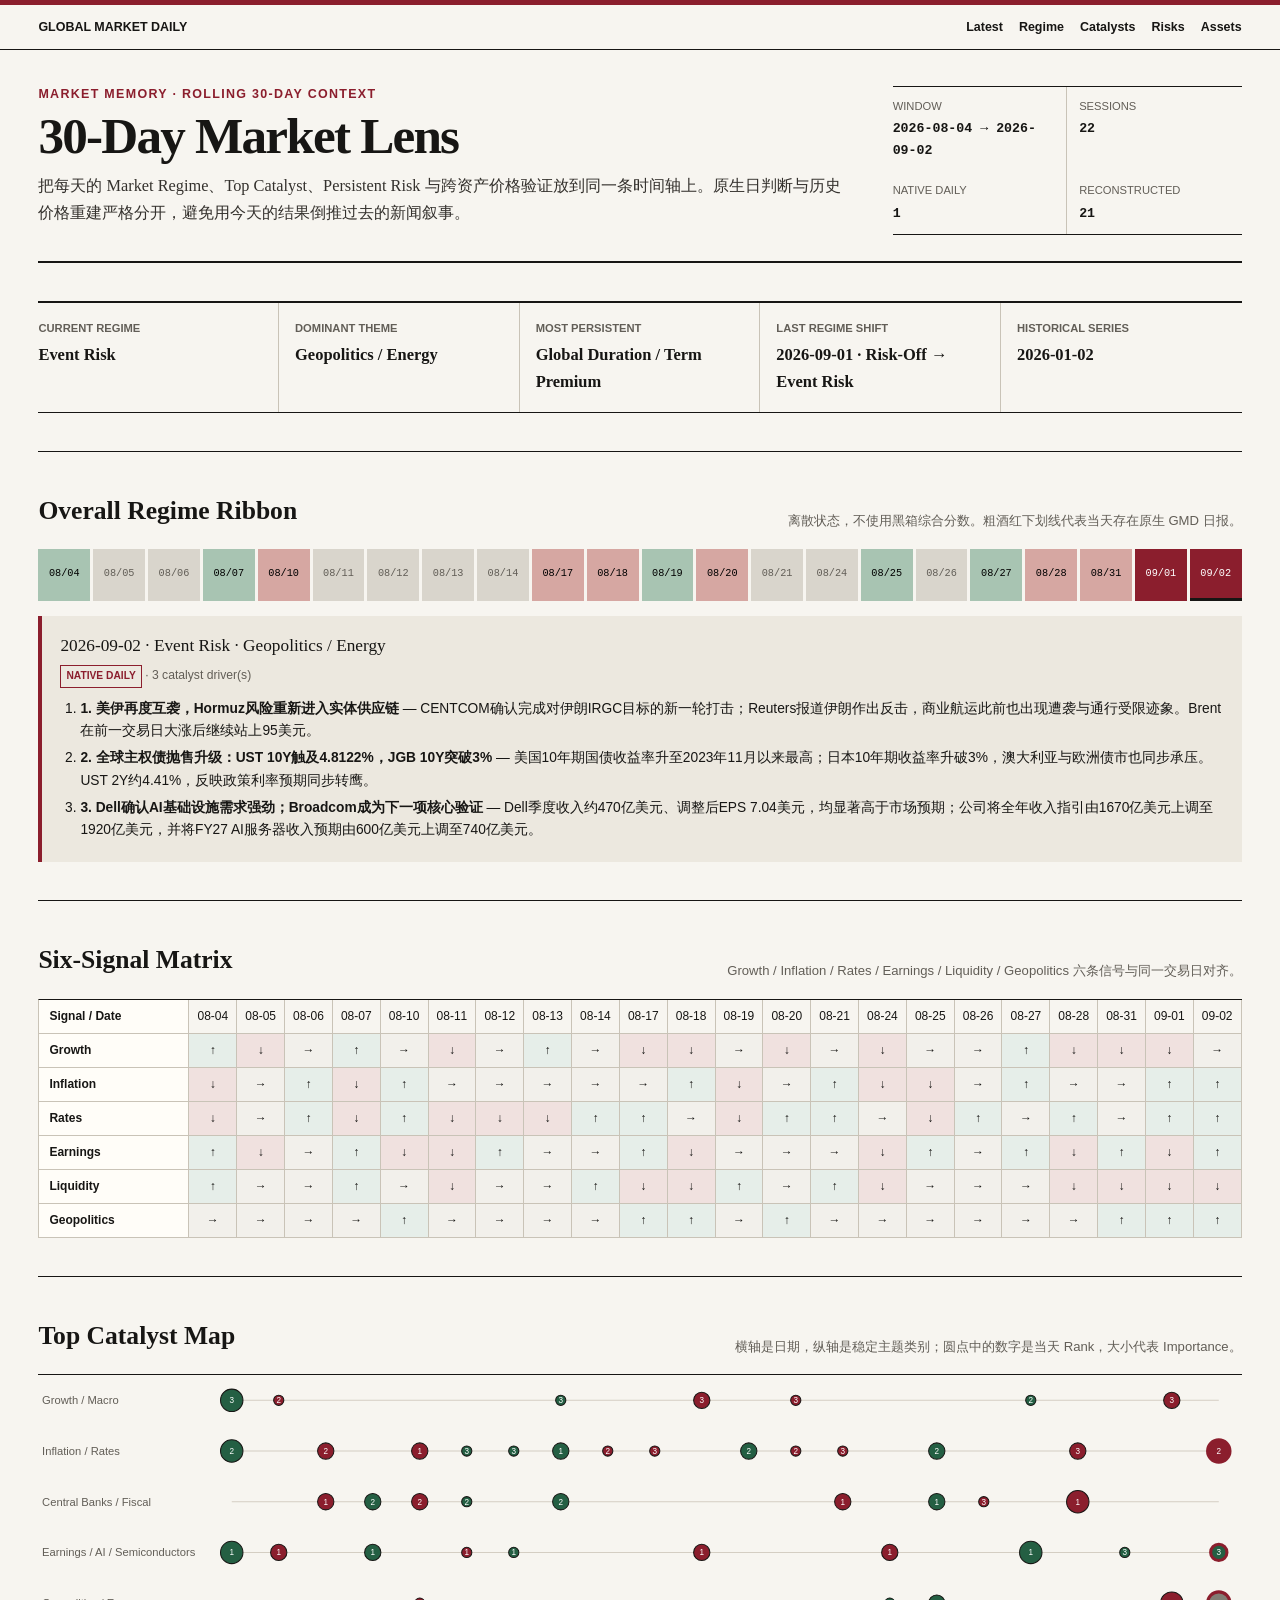
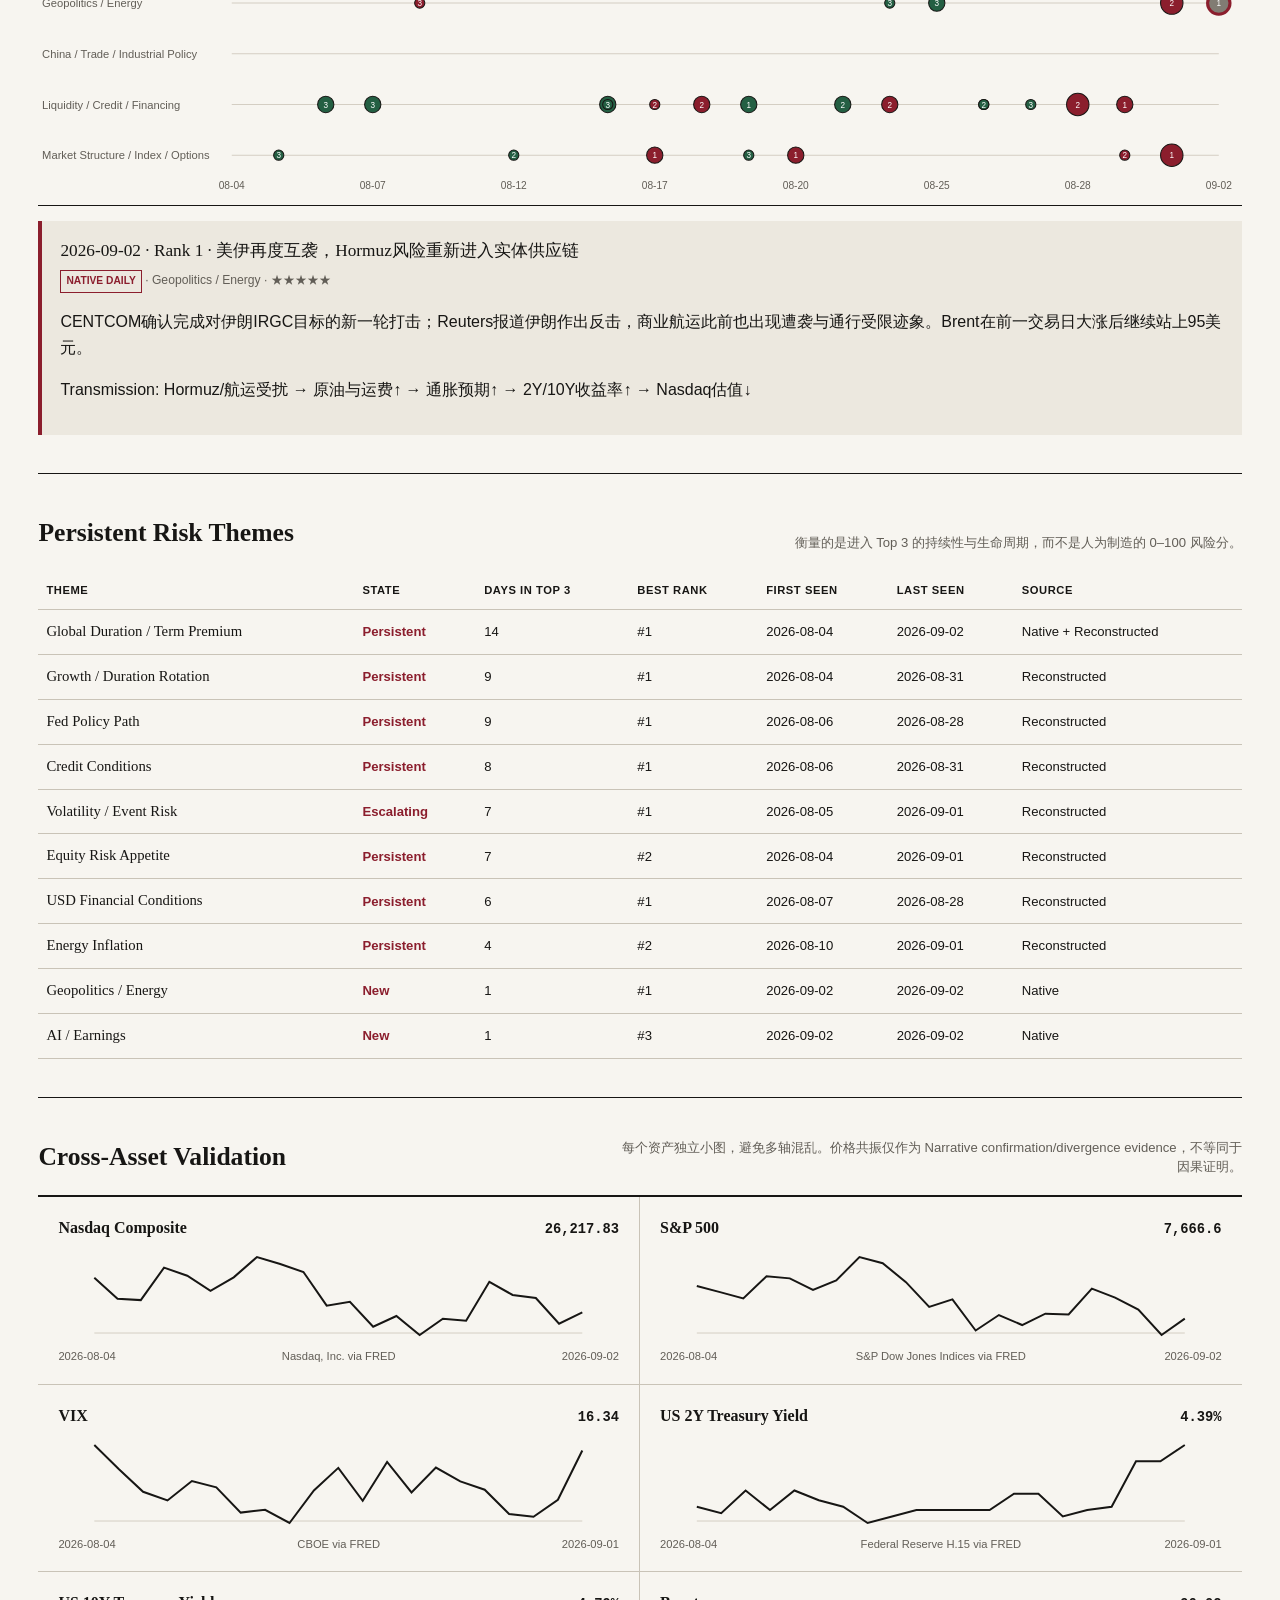
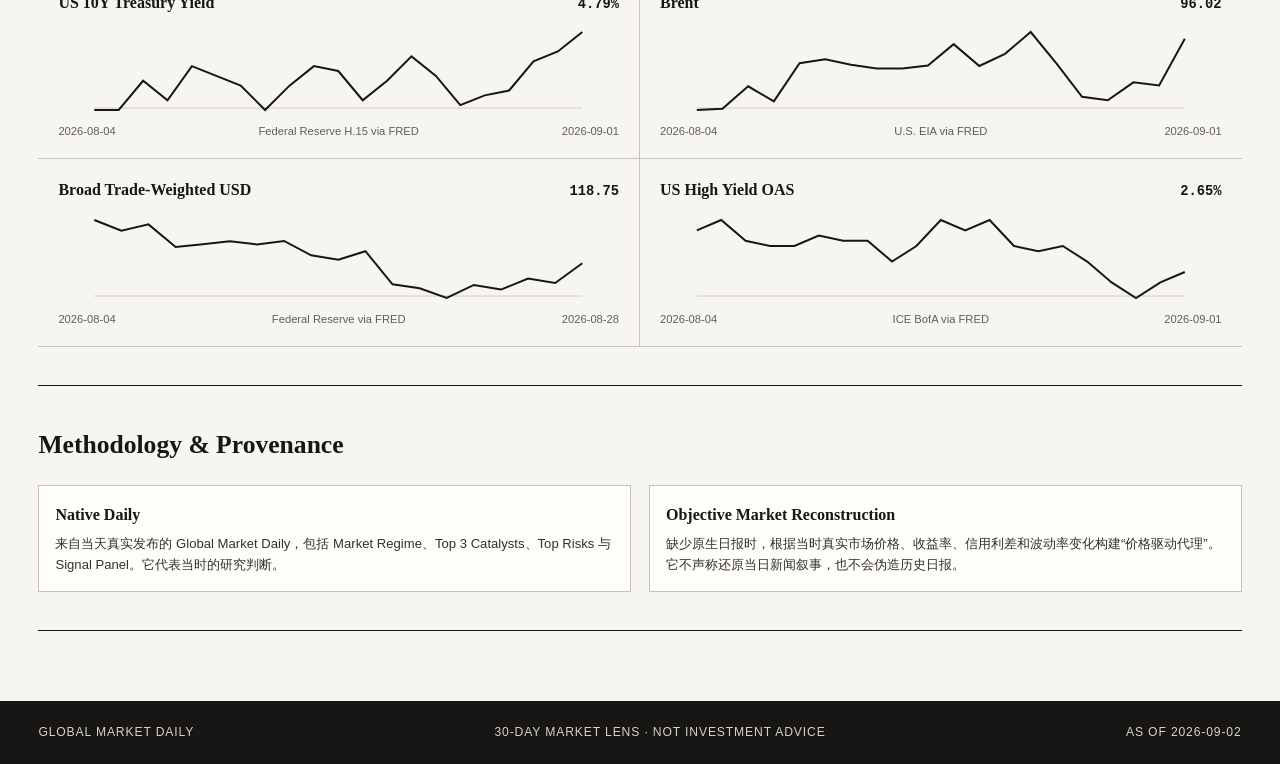
==== docs/trends.html @ 399fced0 "feat(site): publish real 30D Market Lens and P0 intelligence" ====
<!doctype html>
<html lang="zh-CN">
<head>
  <meta charset="utf-8">
  <meta name="viewport" content="width=device-width, initial-scale=1">
  <meta name="color-scheme" content="light">
  <meta name="description" content="Global Market Daily — 30-Day Market Regime & Catalyst Map.">
  <title>30D Market Lens — Global Market Daily</title>
  <link rel="stylesheet" href="assets/styles.css?v=1.2.1">
  <link rel="stylesheet" href="assets/market-lens.css?v=2.0.0">
  <script defer src="assets/trends.js?v=2.0.0"></script>
</head>
<body>
  <div class="top-rule" aria-hidden="true"></div>
  <nav class="lens-topnav" aria-label="Market lens navigation">
    <a href="./">GLOBAL MARKET DAILY</a>
    <div class="lens-topnav__right">
      <a href="./">Latest</a>
      <a href="#regime">Regime</a>
      <a href="#catalysts">Catalysts</a>
      <a href="#risks">Risks</a>
      <a href="#validation">Assets</a>
    </div>
  </nav>
  <main class="lens-page" id="lens-app">
    <section class="lens-hero">
      <div>
        <div class="section-kicker">Market Memory · Rolling 30-Day Context</div>
        <h1>30-Day Market Lens</h1>
        <p>把每天的 Market Regime、Top Catalyst、Persistent Risk 与跨资产价格验证放到同一条时间轴上。原生日判断与历史价格重建严格分开，避免用今天的结果倒推过去的新闻叙事。</p>
      </div>
      <div class="lens-hero__meta" id="lens-hero-meta"></div>
    </section>

    <section class="lens-section">
      <div class="lens-summary-strip" id="lens-summary-strip"></div>
    </section>

    <section class="lens-section" id="regime">
      <div class="lens-section__head">
        <h2>Overall Regime Ribbon</h2>
        <p>离散状态，不使用黑箱综合分数。粗酒红下划线代表当天存在原生 GMD 日报。</p>
      </div>
      <div class="lens-full-ribbon" id="lens-full-ribbon"></div>
      <div class="lens-detail" id="regime-detail"></div>
    </section>

    <section class="lens-section">
      <div class="lens-section__head">
        <h2>Six-Signal Matrix</h2>
        <p>Growth / Inflation / Rates / Earnings / Liquidity / Geopolitics 六条信号与同一交易日对齐。</p>
      </div>
      <div class="signal-matrix" id="signal-matrix"></div>
    </section>

    <section class="lens-section" id="catalysts">
      <div class="lens-section__head">
        <h2>Top Catalyst Map</h2>
        <p>横轴是日期，纵轴是稳定主题类别；圆点中的数字是当天 Rank，大小代表 Importance。</p>
      </div>
      <div class="catalyst-map-wrap"><svg class="catalyst-map" id="catalyst-map" role="img" aria-label="30-day catalyst map"></svg></div>
      <div class="mobile-catalyst-weeks" id="mobile-catalyst-weeks"></div>
      <div class="lens-detail" id="catalyst-detail"></div>
    </section>

    <section class="lens-section" id="risks">
      <div class="lens-section__head">
        <h2>Persistent Risk Themes</h2>
        <p>衡量的是进入 Top 3 的持续性与生命周期，而不是人为制造的 0–100 风险分。</p>
      </div>
      <div class="table-scroll"><table class="theme-table" id="theme-table"></table></div>
    </section>

    <section class="lens-section" id="validation">
      <div class="lens-section__head">
        <h2>Cross-Asset Validation</h2>
        <p>每个资产独立小图，避免多轴混乱。价格共振仅作为 Narrative confirmation/divergence evidence，不等同于因果证明。</p>
      </div>
      <div class="spark-grid" id="spark-grid"></div>
    </section>

    <section class="lens-section">
      <div class="lens-section__head"><h2>Methodology & Provenance</h2></div>
      <div class="methodology-box">
        <article><h3>Native Daily</h3><p>来自当天真实发布的 Global Market Daily，包括 Market Regime、Top 3 Catalysts、Top Risks 与 Signal Panel。它代表当时的研究判断。</p></article>
        <article><h3>Objective Market Reconstruction</h3><p>缺少原生日报时，根据当时真实市场价格、收益率、信用利差和波动率变化构建“价格驱动代理”。它不声称还原当日新闻叙事，也不会伪造历史日报。</p></article>
      </div>
    </section>
  </main>
  <footer class="site-footer"><div>GLOBAL MARKET DAILY</div><div>30-Day Market Lens · Not investment advice</div><div id="lens-footer"></div></footer>
</body>
</html>
---- docs/assets/styles.css ----
:root {
  --paper: #f7f5f0;
  --paper-deep: #ece8df;
  --ink: #111111;
  --charcoal: #33312e;
  --muted: #6b6862;
  --hairline: #cbc6bb;
  --rule: #8b877f;
  --accent: #8b1e2d;
  --accent-dark: #64131f;
  --positive: #2d6049;
  --negative: #9b2c2c;
  --warning: #9a5a13;
  --white: #fffdf8;
  --serif: Georgia, "Times New Roman", "Noto Serif CJK SC", "Songti SC", serif;
  --sans: Arial, Helvetica, "PingFang SC", "Microsoft YaHei", sans-serif;
  --mono: "SFMono-Regular", Consolas, "Liberation Mono", monospace;
  --content: 1440px;
  --gutter: clamp(18px, 3vw, 46px);
}

* {
  box-sizing: border-box;
}

html {
  scroll-behavior: smooth;
  background: var(--paper);
}

body {
  margin: 0;
  color: var(--ink);
  background: var(--paper);
  font-family: var(--sans);
  font-size: 15px;
  line-height: 1.55;
  -webkit-font-smoothing: antialiased;
  text-rendering: optimizeLegibility;
}

button,
input,
select {
  font: inherit;
}

a {
  color: inherit;
}

.top-rule {
  height: 5px;
  background: var(--accent);
}

.skip-link {
  position: absolute;
  left: 12px;
  top: -60px;
  z-index: 100;
  padding: 8px 12px;
  color: var(--white);
  background: var(--ink);
}

.skip-link:focus {
  top: 10px;
}

.sr-only {
  position: absolute !important;
  width: 1px !important;
  height: 1px !important;
  padding: 0 !important;
  margin: -1px !important;
  overflow: hidden !important;
  clip: rect(0, 0, 0, 0) !important;
  white-space: nowrap !important;
  border: 0 !important;
}

[hidden] {
  display: none !important;
}

.masthead {
  max-width: var(--content);
  margin: 0 auto;
  padding: 20px var(--gutter) 15px;
  text-align: center;
}

.masthead__eyebrow,
.section-kicker,
.status-panel__kicker,
.next-catalyst__label {
  font-size: 10px;
  line-height: 1.2;
  font-weight: 700;
  letter-spacing: 0.18em;
  text-transform: uppercase;
  color: var(--accent);
}

.masthead__brand {
  display: block;
  margin: 6px 0 1px;
  text-decoration: none;
  font-family: var(--serif);
  font-size: clamp(31px, 4.2vw, 58px);
  line-height: 1;
  font-weight: 700;
  letter-spacing: -0.045em;
}

.masthead__dek {
  font-family: var(--serif);
  font-size: 13px;
  font-style: italic;
  color: var(--charcoal);
}

.masthead__meta {
  display: flex;
  justify-content: center;
  flex-wrap: wrap;
  gap: 5px 18px;
  margin-top: 12px;
  padding-top: 9px;
  border-top: 1px solid var(--ink);
  font-size: 10px;
  font-weight: 700;
  letter-spacing: 0.08em;
  text-transform: uppercase;
  color: var(--muted);
}

.utility-bar {
  position: sticky;
  top: 0;
  z-index: 40;
  border-top: 1px solid var(--hairline);
  border-bottom: 1px solid var(--ink);
  background: rgba(247, 245, 240, 0.97);
  backdrop-filter: blur(7px);
}

.utility-bar__inner {
  max-width: var(--content);
  margin: 0 auto;
  padding: 7px var(--gutter);
  display: grid;
  grid-template-columns: auto auto minmax(180px, 1fr) auto;
  align-items: center;
  gap: 12px;
}

.edition-controls {
  display: flex;
  align-items: center;
  white-space: nowrap;
}

.text-button {
  appearance: none;
  border: 0;
  padding: 5px 8px;
  background: transparent;
  color: var(--charcoal);
  text-decoration: none;
  cursor: pointer;
  font-size: 11px;
  font-weight: 700;
  letter-spacing: 0.03em;
  text-transform: uppercase;
}

.text-button:hover,
.text-button:focus-visible {
  color: var(--accent);
  text-decoration: underline;
  text-underline-offset: 3px;
}

.text-button:disabled {
  color: #a5a19a;
  cursor: not-allowed;
  text-decoration: none;
}

.text-button--strong {
  border-left: 1px solid var(--hairline);
  border-right: 1px solid var(--hairline);
}

.date-control select,
.archive-search input {
  width: 100%;
  min-height: 32px;
  border: 1px solid var(--hairline);
  border-radius: 0;
  color: var(--ink);
  background: var(--white);
  padding: 5px 9px;
  outline: none;
  font-size: 12px;
}

.date-control select:focus,
.archive-search input:focus {
  border-color: var(--accent);
  box-shadow: 0 0 0 1px var(--accent);
}

.date-control {
  min-width: 132px;
}

.archive-search {
  justify-self: stretch;
  max-width: 420px;
}

.archive-results {
  position: absolute;
  top: 100%;
  left: 50%;
  width: min(720px, calc(100vw - 36px));
  transform: translateX(-50%);
  max-height: 360px;
  overflow-y: auto;
  border: 1px solid var(--ink);
  border-top: 0;
  background: var(--white);
  box-shadow: 0 12px 30px rgba(0,0,0,.14);
}

.archive-result {
  display: block;
  width: 100%;
  padding: 12px 15px;
  border: 0;
  border-bottom: 1px solid var(--hairline);
  text-align: left;
  color: var(--ink);
  background: transparent;
  cursor: pointer;
}

.archive-result:hover,
.archive-result:focus-visible {
  background: var(--paper-deep);
}

.archive-result__date {
  display: block;
  color: var(--accent);
  font-size: 10px;
  font-weight: 700;
  letter-spacing: .12em;
}

.archive-result__thesis {
  display: block;
  margin-top: 3px;
  font-family: var(--serif);
  font-size: 14px;
  line-height: 1.35;
}

.status-panel {
  max-width: 760px;
  margin: 70px auto;
  padding: 40px var(--gutter);
  text-align: center;
  border-top: 3px double var(--ink);
  border-bottom: 1px solid var(--ink);
}

.status-panel h1 {
  margin: 9px 0 5px;
  font-family: var(--serif);
  font-size: clamp(26px, 4vw, 42px);
  line-height: 1.05;
}

.status-panel p {
  color: var(--muted);
}

.status-panel--error .status-panel__kicker {
  color: var(--negative);
}

.action-button {
  appearance: none;
  border: 1px solid var(--ink);
  border-radius: 0;
  padding: 8px 16px;
  background: var(--ink);
  color: var(--white);
  cursor: pointer;
  font-size: 12px;
  font-weight: 700;
  text-transform: uppercase;
}

.action-button:hover {
  background: var(--accent);
  border-color: var(--accent);
}

.market-tape {
  display: grid;
  grid-template-columns: auto minmax(0, 1fr);
  border-bottom: 1px solid var(--ink);
  background: var(--ink);
  color: var(--white);
  min-height: 56px;
}

.market-tape__label {
  display: flex;
  align-items: center;
  padding: 0 17px;
  border-right: 1px solid #66635d;
  color: #d7d1c7;
  font-size: 9px;
  font-weight: 700;
  letter-spacing: .16em;
  writing-mode: vertical-rl;
  transform: rotate(180deg);
}

.market-tape__track {
  display: flex;
  overflow-x: auto;
  scrollbar-width: thin;
  scroll-snap-type: x proximity;
}

.tape-item {
  flex: 0 0 auto;
  min-width: 130px;
  padding: 8px 15px 7px;
  border-right: 1px solid #4e4c48;
  scroll-snap-align: start;
}

.tape-item__asset {
  color: #d7d1c7;
  font-size: 9px;
  font-weight: 700;
  letter-spacing: .08em;
  text-transform: uppercase;
}

.tape-item__quote {
  display: flex;
  align-items: baseline;
  gap: 7px;
  margin-top: 2px;
}

.tape-item__level {
  font-family: var(--mono);
  font-size: 13px;
  font-weight: 700;
}

.tape-item__change {
  font-family: var(--mono);
  font-size: 10px;
}

.positive {
  color: #77b28d !important;
}

.negative {
  color: #e58989 !important;
}

.neutral {
  color: #d8d1c5 !important;
}

.page-wrap {
  max-width: var(--content);
  margin: 0 auto;
  padding: 0 var(--gutter) 70px;
}

.edition-header {
  display: flex;
  align-items: flex-end;
  justify-content: space-between;
  gap: 25px;
  padding: 28px 0 12px;
  border-bottom: 4px double var(--ink);
}

.edition-header h1 {
  margin: 4px 0 0;
  font-family: var(--serif);
  font-size: clamp(29px, 4vw, 49px);
  line-height: 1;
  letter-spacing: -.035em;
}

.edition-header__time {
  flex: 0 0 auto;
  text-align: right;
  font-family: var(--mono);
  font-size: 10px;
  line-height: 1.7;
  color: var(--muted);
}

.edition-header__time strong {
  color: var(--ink);
}

.lead-grid {
  display: grid;
  grid-template-columns: minmax(0, 1.55fr) minmax(280px, .95fr) minmax(235px, .62fr);
  gap: 0;
  border-bottom: 1px solid var(--ink);
}

.lead-grid > * {
  padding: 28px 25px 25px;
  border-right: 1px solid var(--hairline);
}

.lead-grid > *:first-child {
  padding-left: 0;
}

.lead-grid > *:last-child {
  padding-right: 0;
  border-right: 0;
}

.lead-story h2 {
  max-width: 830px;
  margin: 10px 0 18px;
  font-family: var(--serif);
  font-size: clamp(30px, 4.4vw, 57px);
  line-height: 1.02;
  letter-spacing: -.045em;
  text-wrap: balance;
}

.lead-story__narrative {
  max-width: 750px;
  margin: 0;
  padding-top: 13px;
  border-top: 1px solid var(--hairline);
  color: var(--charcoal);
  font-family: var(--serif);
  font-size: 17px;
  line-height: 1.58;
}

.baseline-note {
  margin-top: 20px;
  padding: 9px 0 0 14px;
  border-top: 1px solid var(--hairline);
  border-left: 3px solid var(--warning);
  color: var(--muted);
  font-size: 11px;
}

.section-heading {
  display: flex;
  align-items: flex-end;
  justify-content: space-between;
  gap: 15px;
  margin-bottom: 14px;
}

.section-heading h2,
.full-report__header h2 {
  margin: 3px 0 0;
  font-family: var(--serif);
  font-size: 26px;
  line-height: 1.05;
  letter-spacing: -.025em;
}

.section-heading--rule {
  padding-bottom: 10px;
  border-bottom: 2px solid var(--ink);
}

.section-index {
  font-family: var(--serif);
  font-size: 33px;
  font-style: italic;
  color: var(--hairline);
}

.catalyst-item {
  padding: 12px 0 13px;
  border-top: 1px solid var(--hairline);
}

.catalyst-item:first-child {
  border-top: 2px solid var(--ink);
}

.catalyst-item__top {
  display: flex;
  gap: 9px;
  align-items: flex-start;
}

.catalyst-item__rank {
  flex: 0 0 auto;
  font-family: var(--serif);
  color: var(--accent);
  font-size: 22px;
  line-height: 1;
  font-weight: 700;
}

.catalyst-item h3 {
  margin: 0;
  font-family: var(--serif);
  font-size: 17px;
  line-height: 1.18;
}

.catalyst-item__meta {
  display: flex;
  flex-wrap: wrap;
  gap: 5px 9px;
  margin-top: 7px;
  color: var(--muted);
  font-size: 9px;
  font-weight: 700;
  letter-spacing: .05em;
  text-transform: uppercase;
}

.catalyst-item p {
  margin: 7px 0 0;
  color: var(--charcoal);
  font-size: 12px;
  line-height: 1.45;
}

.regime-row {
  display: grid;
  grid-template-columns: minmax(0, 1fr) auto;
  gap: 8px;
  padding: 9px 0;
  border-top: 1px solid var(--hairline);
}

.regime-row:first-child {
  border-top: 2px solid var(--ink);
}

.regime-row__label {
  font-size: 10px;
  line-height: 1.3;
  font-weight: 700;
  letter-spacing: .04em;
  text-transform: uppercase;
}

.regime-row__state {
  text-align: right;
  color: var(--accent);
  font-family: var(--mono);
  font-size: 10px;
  font-weight: 700;
}

.regime-row__evidence {
  grid-column: 1 / -1;
  color: var(--muted);
  font-size: 10px;
  line-height: 1.4;
}

.editorial-section {
  padding: 38px 0 30px;
  border-bottom: 1px solid var(--ink);
}

.change-grid {
  display: grid;
  grid-template-columns: repeat(5, minmax(0, 1fr));
  border-top: 1px solid var(--hairline);
  border-bottom: 1px solid var(--hairline);
}

.change-item {
  min-width: 0;
  padding: 17px 16px 18px;
  border-right: 1px solid var(--hairline);
}

.change-item:first-child {
  padding-left: 0;
}

.change-item:last-child {
  padding-right: 0;
  border-right: 0;
}

.change-item__number {
  color: var(--accent);
  font-family: var(--serif);
  font-size: 23px;
  font-style: italic;
}

.change-item__flow {
  margin: 6px 0 9px;
}

.change-item__yesterday,
.change-item__today {
  display: block;
  font-family: var(--serif);
  font-size: 15px;
  line-height: 1.25;
}

.change-item__yesterday {
  color: var(--muted);
}

.change-item__arrow {
  display: block;
  margin: 4px 0;
  color: var(--accent);
  font-family: var(--mono);
  font-size: 15px;
}

.change-item__why {
  color: var(--charcoal);
  font-size: 11px;
  line-height: 1.5;
}

.dashboard-grid {
  display: grid;
  grid-template-columns: minmax(0, 1.65fr) minmax(310px, .75fr);
  gap: 0;
  border-bottom: 1px solid var(--ink);
}

.dashboard-panel {
  padding: 31px 25px 30px;
  border-right: 1px solid var(--hairline);
}

.dashboard-panel:first-child {
  padding-left: 0;
}

.dashboard-panel:last-child {
  padding-right: 0;
  border-right: 0;
}

.window-label {
  color: var(--accent);
  font-family: var(--mono);
  font-size: 10px;
  font-weight: 700;
}

.table-scroll {
  width: 100%;
  overflow-x: auto;
}

.data-table {
  width: 100%;
  border-collapse: collapse;
  border-top: 2px solid var(--ink);
  font-size: 11px;
  line-height: 1.35;
}

.data-table th {
  padding: 8px 8px;
  border-bottom: 1px solid var(--ink);
  text-align: left;
  color: var(--muted);
  font-size: 9px;
  letter-spacing: .06em;
  text-transform: uppercase;
  vertical-align: bottom;
}

.data-table td {
  padding: 8px;
  border-bottom: 1px solid var(--hairline);
  vertical-align: top;
}

.data-table tbody tr:hover {
  background: rgba(139, 30, 45, .035);
}

.data-table td:first-child,
.data-table th:first-child {
  padding-left: 0;
}

.data-table td:last-child,
.data-table th:last-child {
  padding-right: 0;
}

.data-table .actual-pending {
  color: var(--warning);
  font-weight: 700;
}

.risk-item {
  padding: 12px 0;
  border-top: 1px solid var(--hairline);
}

.risk-item:first-child {
  border-top: 2px solid var(--ink);
}

.risk-item h3 {
  margin: 0 0 6px;
  font-family: var(--serif);
  font-size: 16px;
  line-height: 1.25;
}

.risk-item__asset {
  color: var(--accent);
  font-family: var(--mono);
  font-size: 9px;
  font-weight: 700;
  text-transform: uppercase;
}

.risk-item p {
  margin: 5px 0 0;
  color: var(--muted);
  font-size: 10px;
}

.signal-grid {
  display: grid;
  grid-template-columns: repeat(6, minmax(0, 1fr));
  border-top: 1px solid var(--hairline);
  border-bottom: 1px solid var(--hairline);
}

.signal-card {
  min-height: 180px;
  padding: 15px;
  border-right: 1px solid var(--hairline);
}

.signal-card:first-child {
  padding-left: 0;
}

.signal-card:last-child {
  padding-right: 0;
  border-right: 0;
}

.signal-card__label {
  min-height: 30px;
  font-size: 9px;
  font-weight: 700;
  letter-spacing: .07em;
  text-transform: uppercase;
}

.signal-card__direction {
  display: flex;
  align-items: baseline;
  gap: 9px;
  margin: 8px 0;
}

.signal-card__current {
  font-family: var(--serif);
  font-size: 33px;
  line-height: 1;
  color: var(--accent);
}

.signal-card__previous {
  color: var(--muted);
  font-family: var(--mono);
  font-size: 9px;
}

.signal-card p {
  margin: 7px 0;
  color: var(--charcoal);
  font-size: 10px;
  line-height: 1.45;
}

.signal-card__evidence {
  padding-top: 7px;
  border-top: 1px solid var(--hairline);
  color: var(--muted) !important;
}

.scenario-grid {
  display: grid;
  grid-template-columns: repeat(3, minmax(0, 1fr));
  border-top: 2px solid var(--ink);
}

.scenario-card {
  padding: 21px 22px 5px;
  border-right: 1px solid var(--hairline);
}

.scenario-card:first-child {
  padding-left: 0;
}

.scenario-card:last-child {
  padding-right: 0;
  border-right: 0;
}

.scenario-card__label {
  display: flex;
  align-items: center;
  justify-content: space-between;
  gap: 9px;
}

.scenario-card h3 {
  margin: 0;
  font-family: var(--serif);
  font-size: 22px;
}

.scenario-card__tag {
  padding: 2px 5px;
  border: 1px solid var(--hairline);
  color: var(--muted);
  font-family: var(--mono);
  font-size: 8px;
  text-transform: uppercase;
}

.scenario-card dl {
  margin: 14px 0 0;
}

.scenario-card dt {
  margin-top: 11px;
  color: var(--accent);
  font-size: 9px;
  font-weight: 700;
  letter-spacing: .07em;
  text-transform: uppercase;
}

.scenario-card dd {
  margin: 2px 0 0;
  color: var(--charcoal);
  font-size: 11px;
  line-height: 1.5;
}

.next-catalyst {
  display: grid;
  grid-template-columns: 145px minmax(0, 1fr);
  gap: 28px;
  margin: 35px 0;
  padding: 24px 0;
  border-top: 4px double var(--ink);
  border-bottom: 4px double var(--ink);
}

.next-catalyst__label {
  padding-top: 5px;
}

.next-catalyst h2 {
  margin: 0;
  font-family: var(--serif);
  font-size: clamp(25px, 3vw, 38px);
  line-height: 1.05;
}

.next-catalyst__time {
  margin: 6px 0 12px;
  color: var(--accent);
  font-family: var(--mono);
  font-size: 11px;
  font-weight: 700;
}

.next-catalyst__grid {
  display: grid;
  grid-template-columns: repeat(3, minmax(0, 1fr));
  gap: 0;
  margin-top: 14px;
  border-top: 1px solid var(--hairline);
}

.next-catalyst__metric {
  padding: 10px 12px;
  border-right: 1px solid var(--hairline);
}

.next-catalyst__metric:first-child {
  padding-left: 0;
}

.next-catalyst__metric:last-child {
  border-right: 0;
}

.next-catalyst__metric span {
  display: block;
  color: var(--muted);
  font-size: 8px;
  font-weight: 700;
  text-transform: uppercase;
}

.next-catalyst__metric strong {
  display: block;
  margin-top: 2px;
  font-family: var(--serif);
  font-size: 16px;
}

.next-catalyst__analysis {
  margin: 12px 0 0;
  color: var(--charcoal);
  font-family: var(--serif);
  font-size: 15px;
}

.watch-list {
  margin: 12px 0 0;
  padding: 0;
  list-style: none;
  counter-reset: watch;
}

.watch-list li {
  position: relative;
  padding: 6px 0 6px 28px;
  border-top: 1px solid var(--hairline);
  font-size: 11px;
}

.watch-list li::before {
  counter-increment: watch;
  content: counter(watch);
  position: absolute;
  left: 0;
  color: var(--accent);
  font-family: var(--serif);
  font-weight: 700;
}

.full-report {
  padding-top: 25px;
}

.full-report__header {
  position: sticky;
  top: 47px;
  z-index: 25;
  display: flex;
  align-items: flex-end;
  justify-content: space-between;
  gap: 20px;
  padding: 13px 0 11px;
  border-top: 2px solid var(--ink);
  border-bottom: 1px solid var(--ink);
  background: rgba(247, 245, 240, .97);
  backdrop-filter: blur(7px);
}

.section-jump {
  display: flex;
  max-width: 70%;
  overflow-x: auto;
  gap: 2px;
  scrollbar-width: thin;
}

.section-jump a {
  flex: 0 0 auto;
  padding: 4px 6px;
  color: var(--muted);
  text-decoration: none;
  font-family: var(--mono);
  font-size: 9px;
}

.section-jump a:hover {
  color: var(--accent);
}

.report-section {
  scroll-margin-top: 125px;
  border-bottom: 1px solid var(--ink);
}

.report-section > summary {
  display: grid;
  grid-template-columns: 48px minmax(180px, .55fr) minmax(300px, 1fr) auto;
  gap: 18px;
  align-items: baseline;
  padding: 19px 0;
  cursor: pointer;
  list-style: none;
}

.report-section > summary::-webkit-details-marker {
  display: none;
}

.report-section > summary::after {
  content: "+";
  color: var(--accent);
  font-family: var(--serif);
  font-size: 26px;
}

.report-section[open] > summary::after {
  content: "–";
}

.report-section__number {
  color: var(--hairline);
  font-family: var(--serif);
  font-size: 29px;
  font-style: italic;
}

.report-section__title {
  font-family: var(--serif);
  font-size: 22px;
  line-height: 1.1;
  font-weight: 700;
}

.report-section__summary {
  color: var(--charcoal);
  font-size: 11px;
  line-height: 1.5;
}

.report-section__status {
  justify-self: end;
  color: var(--accent);
  font-size: 8px;
  font-weight: 700;
  letter-spacing: .08em;
  text-transform: uppercase;
  white-space: nowrap;
}

.report-section__body {
  padding: 0 0 28px 66px;
}

.report-section__body > p {
  max-width: 980px;
  color: var(--charcoal);
  font-family: var(--serif);
  font-size: 15px;
  line-height: 1.65;
}

.report-table-block {
  margin-top: 22px;
}

.report-table-block h4 {
  margin: 0 0 7px;
  font-size: 10px;
  letter-spacing: .09em;
  text-transform: uppercase;
}

.source-section {
  padding-top: 40px;
}

.source-intro {
  max-width: 700px;
  color: var(--muted);
  font-family: var(--serif);
  font-style: italic;
}

.source-list {
  display: grid;
  grid-template-columns: repeat(2, minmax(0, 1fr));
  border-top: 1px solid var(--ink);
}

.source-item {
  display: grid;
  grid-template-columns: 42px minmax(0, 1fr);
  gap: 10px;
  padding: 13px 15px 13px 0;
  border-bottom: 1px solid var(--hairline);
}

.source-item:nth-child(odd) {
  border-right: 1px solid var(--hairline);
}

.source-item:nth-child(even) {
  padding-left: 15px;
}

.source-item__id {
  color: var(--accent);
  font-family: var(--mono);
  font-size: 10px;
  font-weight: 700;
}

.source-item a {
  font-family: var(--serif);
  font-size: 13px;
  line-height: 1.35;
  text-decoration-thickness: 1px;
  text-underline-offset: 2px;
}

.source-item a:hover {
  color: var(--accent);
}

.source-item__meta {
  margin-top: 4px;
  color: var(--muted);
  font-size: 9px;
  line-height: 1.4;
}

.source-chip {
  display: inline-block;
  margin-right: 4px;
  padding: 1px 4px;
  border: 1px solid var(--hairline);
  font-family: var(--mono);
  font-size: 8px;
}

.site-footer {
  display: flex;
  justify-content: space-between;
  gap: 25px;
  padding: 22px var(--gutter);
  border-top: 1px solid var(--ink);
  color: #d7d1c7;
  background: var(--ink);
  font-size: 9px;
  letter-spacing: .07em;
  text-transform: uppercase;
}

.noscript {
  margin: 20px;
  padding: 12px;
  border: 1px solid var(--negative);
  color: var(--negative);
  background: var(--white);
}

@media (max-width: 1120px) {
  .lead-grid {
    grid-template-columns: minmax(0, 1.35fr) minmax(280px, .8fr);
  }

  .regime-column {
    grid-column: 1 / -1;
    display: grid;
    grid-template-columns: 200px repeat(7, minmax(0, 1fr));
    gap: 0;
    padding-left: 0 !important;
    border-top: 1px solid var(--hairline);
  }

  .regime-column .section-heading {
    padding: 10px 12px 10px 0;
    margin: 0;
  }

  .regime-row {
    display: block;
    padding: 10px;
    border-top: 0;
    border-left: 1px solid var(--hairline);
  }

  .regime-row:first-child {
    border-top: 0;
  }

  .regime-row__state {
    display: block;
    text-align: left;
    margin-top: 3px;
  }

  .regime-row__evidence {
    display: none;
  }

  .change-grid {
    grid-template-columns: repeat(3, minmax(0, 1fr));
  }

  .change-item:nth-child(3) {
    border-right: 0;
  }

  .change-item:nth-child(n+4) {
    border-top: 1px solid var(--hairline);
  }

  .signal-grid {
    grid-template-columns: repeat(3, minmax(0, 1fr));
  }

  .signal-card:nth-child(3) {
    border-right: 0;
  }

  .signal-card:nth-child(n+4) {
    border-top: 1px solid var(--hairline);
  }
}

@media (max-width: 820px) {
  body {
    font-size: 14px;
  }

  .masthead {
    padding-top: 15px;
  }

  .masthead__dek {
    font-size: 11px;
  }

  .utility-bar__inner {
    grid-template-columns: 1fr auto;
    gap: 5px 9px;
  }

  .edition-controls {
    grid-column: 1;
  }

  .date-control {
    grid-column: 2;
  }

  .archive-search {
    grid-column: 1;
    max-width: none;
  }

  #markdown-link {
    grid-column: 2;
  }

  .market-tape__label {
    padding: 0 11px;
  }

  .edition-header {
    display: block;
  }

  .edition-header__time {
    margin-top: 10px;
    text-align: left;
  }

  .lead-grid {
    display: block;
  }

  .lead-grid > * {
    padding: 24px 0;
    border-right: 0;
    border-bottom: 1px solid var(--hairline);
  }

  .lead-grid > *:last-child {
    border-bottom: 0;
  }

  .regime-column {
    display: block;
  }

  .regime-column .section-heading {
    padding: 0;
    margin-bottom: 14px;
  }

  .regime-row {
    display: grid;
    grid-template-columns: 1fr auto;
    border-left: 0;
    border-top: 1px solid var(--hairline);
    padding: 9px 0;
  }

  .regime-row__state {
    margin: 0;
    text-align: right;
  }

  .regime-row__evidence {
    display: block;
  }

  .change-grid {
    display: block;
  }

  .change-item,
  .change-item:first-child,
  .change-item:last-child {
    padding: 14px 0;
    border-right: 0;
    border-top: 1px solid var(--hairline);
  }

  .change-item:first-child {
    border-top: 0;
  }

  .dashboard-grid {
    display: block;
  }

  .dashboard-panel,
  .dashboard-panel:first-child,
  .dashboard-panel:last-child {
    padding: 28px 0;
    border-right: 0;
    border-bottom: 1px solid var(--hairline);
  }

  .signal-grid {
    grid-template-columns: repeat(2, minmax(0, 1fr));
  }

  .signal-card:nth-child(odd) {
    padding-left: 0;
  }

  .signal-card:nth-child(even) {
    padding-right: 0;
    border-right: 0;
  }

  .signal-card:nth-child(3) {
    border-right: 1px solid var(--hairline);
  }

  .signal-card:nth-child(n+3) {
    border-top: 1px solid var(--hairline);
  }

  .scenario-grid {
    display: block;
  }

  .scenario-card,
  .scenario-card:first-child,
  .scenario-card:last-child {
    padding: 20px 0;
    border-right: 0;
    border-bottom: 1px solid var(--hairline);
  }

  .next-catalyst {
    display: block;
  }

  .next-catalyst__label {
    margin-bottom: 10px;
  }

  .next-catalyst__grid {
    grid-template-columns: repeat(3, 1fr);
  }

  .full-report__header {
    top: 76px;
    display: block;
  }

  .section-jump {
    max-width: 100%;
    margin-top: 8px;
  }

  .report-section > summary {
    grid-template-columns: 37px minmax(0, 1fr) auto;
    gap: 10px;
  }

  .report-section__summary {
    grid-column: 2 / -1;
  }

  .report-section__status {
    display: none;
  }

  .report-section__body {
    padding-left: 47px;
  }

  .source-list {
    display: block;
  }

  .source-item,
  .source-item:nth-child(even),
  .source-item:nth-child(odd) {
    padding: 12px 0;
    border-right: 0;
  }

  .site-footer {
    display: block;
  }

  .site-footer > div + div {
    margin-top: 6px;
  }
}

@media (max-width: 520px) {
  :root {
    --gutter: 15px;
  }

  .masthead__meta {
    display: block;
  }

  .masthead__meta span {
    display: block;
  }

  .utility-bar__inner {
    padding-top: 5px;
    padding-bottom: 5px;
  }

  .text-button {
    padding-left: 5px;
    padding-right: 5px;
    font-size: 9px;
  }

  .lead-story h2 {
    font-size: 34px;
  }

  .signal-grid {
    display: block;
  }

  .signal-card,
  .signal-card:first-child,
  .signal-card:last-child,
  .signal-card:nth-child(odd),
  .signal-card:nth-child(even) {
    min-height: 0;
    padding: 13px 0;
    border-right: 0;
    border-top: 1px solid var(--hairline);
  }

  .next-catalyst__grid {
    display: block;
  }

  .next-catalyst__metric,
  .next-catalyst__metric:first-child,
  .next-catalyst__metric:last-child {
    padding: 9px 0;
    border-right: 0;
    border-bottom: 1px solid var(--hairline);
  }

  .report-section > summary {
    grid-template-columns: 31px minmax(0, 1fr) auto;
  }

  .report-section__number {
    font-size: 23px;
  }

  .report-section__title {
    font-size: 18px;
  }

  .report-section__body {
    padding-left: 0;
  }

  .data-table {
    min-width: 680px;
  }

  .masthead__eyebrow,
  .section-kicker,
  .status-panel__kicker,
  .next-catalyst__label,
  .masthead__meta,
  .text-button,
  .catalyst-time__label,
  .catalyst-fact__label,
  .catalyst-transmission__label,
  .catalyst-assets__label,
  .catalyst-test__label,
  .risk-detail__label,
  .report-section__summary-label,
  .report-section__status,
  .data-table th {
    font-size: 0.75rem;
  }

  .risk-item .risk-detail__value,
  .risk-item .risk-detail--transmission__value {
    font-size: 0.9rem;
  }

}

@media print {
  .top-rule,
  .utility-bar,
  .market-tape,
  .section-jump,
  .site-footer {
    display: none !important;
  }

  body {
    background: white;
    font-size: 10pt;
  }

  .page-wrap {
    max-width: none;
    padding: 0;
  }

  .lead-grid,
  .dashboard-grid,
  .change-grid,
  .signal-grid,
  .scenario-grid {
    display: block;
  }

  .lead-grid > *,
  .dashboard-panel,
  .change-item,
  .signal-card,
  .scenario-card {
    border: 0;
    padding: 10px 0;
  }

  .report-section {
    break-inside: avoid;
  }

  .report-section > summary::after {
    display: none;
  }

  .report-section:not([open]) .report-section__body {
    display: block;
  }

  a {
    text-decoration: none;
  }
}

/* ========================================================================== */
/* Readability + continuous-report audit (v1.1.0)                            */
/* ========================================================================== */

:root {
  --paper: #f7f5f0;
  --paper-deep: #ece8df;
  --ink: #171614;
  --charcoal: #34312d;
  --muted: #625e57;
  --hairline: #c9c3b7;
  --rule: #817c73;
  --accent: #8b1e2d;
  --accent-dark: #64131f;
  --positive: #245f43;
  --negative: #962c2c;
  --warning: #91520f;
  --white: #fffdf8;
  --serif: "Iowan Old Style", "Palatino Linotype", "Book Antiqua", "Songti SC", "Noto Serif CJK SC", "Source Han Serif SC", STSong, Georgia, serif;
  --sans: -apple-system, BlinkMacSystemFont, "Segoe UI", "PingFang SC", "Hiragino Sans GB", "Microsoft YaHei", Arial, sans-serif;
  --mono: "SFMono-Regular", "Cascadia Mono", Consolas, "Liberation Mono", monospace;
  --content: 1360px;
  --gutter: clamp(20px, 3vw, 44px);
}

html {
  font-size: 16px;
}

body {
  font-family: var(--sans);
  font-size: 1rem;
  line-height: 1.62;
  letter-spacing: 0;
}

/* Semantic colors must remain legible on the warm paper background. */
.positive {
  color: var(--positive) !important;
}

.negative {
  color: var(--negative) !important;
}

.neutral {
  color: var(--muted) !important;
}

.market-tape .positive {
  color: #81c79d !important;
}

.market-tape .negative {
  color: #f09b9b !important;
}

.market-tape .neutral {
  color: #ddd6ca !important;
}

.masthead {
  padding-top: 18px;
  padding-bottom: 16px;
}

.masthead__eyebrow,
.section-kicker,
.status-panel__kicker,
.next-catalyst__label {
  font-size: 0.78rem;
  line-height: 1.35;
  letter-spacing: 0.105em;
}

.masthead__brand {
  margin-top: 5px;
  font-size: clamp(2.25rem, 3.2vw, 3rem);
  line-height: 0.98;
  letter-spacing: -0.038em;
}

.masthead__dek {
  font-size: 0.9rem;
  line-height: 1.45;
}

.masthead__meta {
  gap: 6px 20px;
  margin-top: 13px;
  padding-top: 10px;
  font-size: 0.78rem;
  line-height: 1.4;
  letter-spacing: 0.045em;
}

.utility-bar__inner {
  min-height: 48px;
  padding-top: 7px;
  padding-bottom: 7px;
  gap: 12px;
}

.text-button {
  min-height: 34px;
  padding: 6px 9px;
  font-size: 0.79rem;
  line-height: 1.25;
}

.date-control select,
.archive-search input {
  min-height: 36px;
  padding: 6px 10px;
  font-size: 0.84rem;
}

.archive-result__date {
  font-size: 0.75rem;
}

.archive-result__thesis {
  font-size: 0.95rem;
  line-height: 1.45;
}

.market-tape {
  min-height: 64px;
}

.market-tape__label {
  padding: 0 16px;
  font-size: 0.74rem;
  letter-spacing: 0.11em;
}

.tape-item {
  min-width: 142px;
  padding: 10px 16px 9px;
}

.tape-item__asset {
  font-size: 0.76rem;
  line-height: 1.25;
  letter-spacing: 0.055em;
}

.tape-item__level {
  font-size: 0.95rem;
}

.tape-item__change {
  font-size: 0.8rem;
}

.page-wrap {
  padding-bottom: 80px;
}

.edition-header {
  padding: 30px 0 14px;
}

.edition-header h1 {
  font-size: clamp(1.9rem, 2.6vw, 2.35rem);
  line-height: 1.04;
}

.edition-header__time {
  font-size: 0.76rem;
  line-height: 1.65;
}

/* Keep the editorial opening, but give the thesis and regime readable space. */
.lead-grid {
  display: grid;
  grid-template-columns: minmax(0, 1.65fr) minmax(360px, 0.85fr);
  border-bottom: 1px solid var(--ink);
}

.lead-grid > * {
  padding: 30px 28px 28px;
  border-right: 1px solid var(--hairline);
  border-bottom: 0;
}

.lead-grid > *:first-child {
  padding-left: 0;
}

.lead-grid > *:last-child {
  padding-right: 0;
  border-right: 0;
}

.lead-story h2 {
  max-width: 860px;
  margin: 12px 0 20px;
  font-size: clamp(2.05rem, 3vw, 2.5rem);
  line-height: 1.07;
  letter-spacing: -0.038em;
}

.lead-story__narrative {
  max-width: 820px;
  padding-top: 15px;
  font-size: 1.08rem;
  line-height: 1.68;
}

.baseline-note {
  margin-top: 20px;
  padding: 12px 14px;
  border-top: 1px solid var(--hairline);
  border-left-width: 4px;
  background: rgba(145, 82, 15, 0.055);
  font-size: 0.86rem;
  line-height: 1.55;
}

.section-heading {
  margin-bottom: 16px;
}

.section-heading h2,
.full-report__header h2 {
  font-size: clamp(1.6rem, 2vw, 1.85rem);
  line-height: 1.12;
}

.section-index {
  font-size: 2rem;
}

.regime-column {
  display: block;
  grid-column: auto;
  padding-left: 28px !important;
  border-top: 0;
}

.regime-column .section-heading {
  padding: 0;
  margin-bottom: 16px;
}

.regime-row,
.regime-row:first-child {
  display: grid;
  grid-template-columns: minmax(0, 1fr) auto;
  gap: 8px 12px;
  padding: 12px 0;
  border-top: 1px solid var(--hairline);
  border-left: 0;
}

.regime-row:first-child {
  border-top: 2px solid var(--ink);
}

.regime-row__label {
  font-size: 0.78rem;
  line-height: 1.35;
  letter-spacing: 0.025em;
}

.regime-row__state {
  display: block;
  margin: 0;
  text-align: right;
  font-size: 0.78rem;
  line-height: 1.35;
}

.regime-row__evidence {
  display: block;
  grid-column: 1 / -1;
  color: var(--charcoal);
  font-size: 0.86rem;
  line-height: 1.58;
}

.editorial-section {
  padding: 42px 0 34px;
}

/* Full-evidence catalyst area: no hidden disclosure and no data loss. */
.catalyst-grid {
  display: grid;
  grid-template-columns: repeat(3, minmax(0, 1fr));
  gap: 0;
  border-top: 2px solid var(--ink);
  border-bottom: 1px solid var(--ink);
}

.catalyst-item,
.catalyst-item:first-child {
  min-width: 0;
  padding: 22px 22px 24px;
  border-top: 0;
  border-right: 1px solid var(--hairline);
  background: rgba(255, 253, 248, 0.42);
}

.catalyst-item:first-child {
  padding-left: 0;
  background: transparent;
}

.catalyst-item:last-child {
  padding-right: 0;
  border-right: 0;
  background: transparent;
}

.catalyst-item__header {
  min-height: 148px;
}

.catalyst-item__top {
  gap: 11px;
}

.catalyst-item__rank {
  font-size: 1.55rem;
  line-height: 1;
}

.catalyst-item h3 {
  font-size: 1.23rem;
  line-height: 1.28;
}

.catalyst-item__meta {
  gap: 7px;
  margin-top: 11px;
  font-size: 0.76rem;
  line-height: 1.38;
  letter-spacing: 0.025em;
  text-transform: none;
}

.catalyst-chip {
  display: inline-flex;
  align-items: center;
  min-height: 26px;
  padding: 3px 7px;
  border: 1px solid var(--hairline);
  color: var(--charcoal);
  background: var(--white);
}

.catalyst-chip--importance {
  border-color: var(--accent);
  color: var(--accent);
  font-family: var(--mono);
  font-weight: 700;
}

.catalyst-item__time-grid {
  display: grid;
  grid-template-columns: 1fr 1fr;
  gap: 0;
  margin: 15px 0 4px;
  border-top: 1px solid var(--hairline);
  border-bottom: 1px solid var(--hairline);
}

.catalyst-time {
  min-width: 0;
  padding: 10px 10px 10px 0;
}

.catalyst-time + .catalyst-time {
  padding-left: 10px;
  border-left: 1px solid var(--hairline);
}

.catalyst-time__label,
.catalyst-fact__label,
.catalyst-transmission__label,
.catalyst-assets__label,
.catalyst-test__label,
.risk-detail__label,
.next-catalyst__first-market__label,
.interpretation-card__label {
  color: var(--accent);
  font-size: 0.76rem;
  line-height: 1.38;
  font-weight: 750;
  letter-spacing: 0.055em;
  text-transform: uppercase;
}

.catalyst-time__value {
  display: block;
  margin-top: 3px;
  color: var(--charcoal);
  font-family: var(--mono);
  font-size: 0.8rem;
  line-height: 1.48;
  overflow-wrap: anywhere;
}

.catalyst-fact {
  padding: 13px 0;
  border-bottom: 1px solid var(--hairline);
}

.catalyst-fact__value {
  margin: 5px 0 0;
  color: var(--charcoal);
  font-family: var(--serif);
  font-size: 0.94rem;
  line-height: 1.62;
}

.catalyst-transmission {
  margin: 15px 0;
  padding: 14px 15px;
  border-left: 4px solid var(--accent);
  background: var(--paper-deep);
}

.catalyst-transmission__value {
  margin-top: 5px;
  color: var(--ink);
  font-family: var(--mono);
  font-size: 0.86rem;
  line-height: 1.58;
}

.catalyst-assets {
  padding: 2px 0 14px;
}

.catalyst-assets__list {
  display: flex;
  flex-wrap: wrap;
  gap: 6px;
  margin-top: 8px;
}

.asset-chip {
  padding: 4px 7px;
  border: 1px solid var(--hairline);
  background: var(--white);
  color: var(--charcoal);
  font-size: 0.76rem;
  line-height: 1.25;
}

.catalyst-tests {
  display: grid;
  grid-template-columns: 1fr 1fr;
  gap: 10px;
}

.catalyst-test {
  padding: 12px;
  border: 1px solid var(--hairline);
  background: var(--white);
}

.catalyst-test__value {
  margin: 5px 0 0;
  color: var(--charcoal);
  font-size: 0.86rem;
  line-height: 1.55;
}

.change-grid {
  grid-template-columns: repeat(5, minmax(0, 1fr));
}

.change-item {
  padding-top: 19px;
  padding-bottom: 20px;
}

.change-item__number {
  font-size: 1.55rem;
}

.change-item__yesterday,
.change-item__today {
  font-size: 0.98rem;
  line-height: 1.35;
}

.change-item__arrow {
  font-size: 1rem;
}

.change-item__why {
  font-size: 0.88rem;
  line-height: 1.62;
}

.dashboard-panel {
  padding-top: 34px;
  padding-bottom: 34px;
}

.window-label {
  font-size: 0.78rem;
}

.table-scroll {
  max-width: 100%;
  min-width: 0;
  outline: none;
}

.table-scroll:focus-visible {
  box-shadow: 0 0 0 2px var(--accent);
}

.data-table {
  min-width: 0;
  font-size: 0.84rem;
  line-height: 1.5;
}

.data-table th {
  padding: 10px 9px;
  font-size: 0.76rem;
  line-height: 1.38;
  letter-spacing: 0.04em;
}

.data-table td {
  padding: 10px 9px;
}

.table-empty {
  padding: 18px 0 !important;
  color: var(--muted);
  font-style: italic;
}

.risk-item {
  padding: 16px 0 18px;
}

.risk-item h3 {
  margin: 3px 0 10px;
  font-size: 1.08rem;
  line-height: 1.36;
}

.risk-item__asset {
  font-size: 0.76rem;
  line-height: 1.38;
}

.risk-detail {
  margin-top: 10px;
}

.risk-detail__value {
  margin: 4px 0 0;
  color: var(--charcoal);
  font-size: 0.84rem;
  line-height: 1.55;
}

.risk-detail--transmission {
  padding: 11px 12px;
  border-left: 3px solid var(--accent);
  background: var(--paper-deep);
}

.signal-card {
  min-height: 205px;
  padding: 18px;
}

.signal-card__label {
  min-height: 34px;
  font-size: 0.78rem;
  line-height: 1.45;
  letter-spacing: 0.045em;
}

.signal-card__current {
  font-size: 2rem;
}

.signal-card__previous {
  font-size: 0.78rem;
}

.signal-card p {
  font-size: 0.86rem;
  line-height: 1.58;
}

.scenario-card {
  padding-top: 24px;
  padding-bottom: 12px;
}

.scenario-card h3 {
  font-size: 1.45rem;
}

.scenario-card__tag {
  padding: 4px 7px;
  font-size: 0.75rem;
  line-height: 1.35;
}

.scenario-card dt {
  font-size: 0.78rem;
  line-height: 1.4;
}

.scenario-card dd {
  font-size: 0.9rem;
  line-height: 1.62;
}

.next-catalyst {
  grid-template-columns: 170px minmax(0, 1fr);
  gap: 32px;
  margin: 42px 0;
  padding: 28px 0;
}

.next-catalyst h2 {
  font-size: clamp(1.7rem, 2.3vw, 2.05rem);
  line-height: 1.12;
}

.next-catalyst__time {
  font-size: 0.84rem;
}

.next-catalyst__metric span {
  font-size: 0.76rem;
}

.next-catalyst__metric strong {
  font-size: 1.1rem;
}

.next-catalyst__analysis {
  font-size: 1rem;
  line-height: 1.65;
}

.next-catalyst__first-market {
  margin-top: 14px;
  padding: 13px 15px;
  border-left: 4px solid var(--accent);
  background: var(--paper-deep);
}

.next-catalyst__first-market__value {
  margin: 5px 0 0;
  font-family: var(--mono);
  font-size: 0.9rem;
  line-height: 1.55;
}

.next-catalyst__interpretation {
  display: grid;
  grid-template-columns: 1fr 1fr;
  gap: 12px;
  margin-top: 15px;
}

.interpretation-card {
  padding: 14px 15px;
  border: 1px solid var(--hairline);
  background: var(--white);
}

.interpretation-card--bull {
  border-top: 3px solid var(--positive);
}

.interpretation-card--bear {
  border-top: 3px solid var(--negative);
}

.interpretation-card__value {
  margin: 6px 0 0;
  color: var(--charcoal);
  font-size: 0.88rem;
  line-height: 1.55;
}

.watch-list__title {
  margin: 20px 0 4px;
  font-family: var(--serif);
  font-size: 1.08rem;
}

.watch-list li {
  padding-top: 8px;
  padding-bottom: 8px;
  font-size: 0.88rem;
  line-height: 1.5;
}

.full-report {
  padding-top: 30px;
}

.full-report__header {
  top: 48px;
  padding: 15px 0 13px;
}

.section-jump {
  max-width: 72%;
  gap: 4px;
}

.section-jump a {
  min-width: 31px;
  padding: 5px 7px;
  font-size: 0.76rem;
  line-height: 1.25;
  text-align: center;
}

/* Continuous long-form report. No details/summary disclosure controls. */
.report-section {
  scroll-margin-top: 126px;
  padding: 32px 0 36px;
  border-bottom: 1px solid var(--ink);
}

.report-section__header {
  display: grid;
  grid-template-columns: 54px minmax(0, 1fr) auto;
  gap: 16px;
  align-items: baseline;
}

.report-section__number {
  font-size: 1.95rem;
  line-height: 1;
}

.report-section__title {
  margin: 0;
  font-family: var(--serif);
  font-size: clamp(1.45rem, 1.9vw, 1.8rem);
  line-height: 1.2;
  font-weight: 700;
}

.report-section__status {
  justify-self: end;
  padding: 4px 7px;
  border: 1px solid rgba(139, 30, 45, 0.45);
  color: var(--accent);
  background: rgba(139, 30, 45, 0.035);
  font-size: 0.76rem;
  line-height: 1.35;
  font-weight: 750;
  letter-spacing: 0.045em;
  text-transform: uppercase;
  white-space: nowrap;
}

.report-section__status--muted {
  border-color: var(--hairline);
  color: var(--muted);
  background: transparent;
}

.report-section__summary-box {
  margin: 17px 0 24px 70px;
  padding: 15px 17px;
  border-left: 4px solid var(--accent);
  background: var(--paper-deep);
}

.report-section__summary-label {
  color: var(--accent);
  font-size: 0.76rem;
  line-height: 1.35;
  font-weight: 750;
  letter-spacing: 0.06em;
}

.report-section__summary {
  margin: 6px 0 0;
  color: var(--ink);
  font-family: var(--serif);
  font-size: 1rem;
  line-height: 1.58;
}

.report-section__body {
  padding: 0 0 0 70px;
}

.report-section__body > p {
  max-width: 1040px;
  margin: 0 0 14px;
  color: var(--charcoal);
  font-family: var(--serif);
  font-size: 1.02rem;
  line-height: 1.75;
}

.report-section__empty {
  padding: 15px 17px;
  border: 1px solid var(--hairline);
  background: var(--white);
}

.report-table-block {
  margin-top: 26px;
}

.report-table-block + .report-table-block {
  margin-top: 31px;
}

.report-table-block h4 {
  margin-bottom: 9px;
  font-size: 0.78rem;
  line-height: 1.35;
  letter-spacing: 0.065em;
}

.report-table-block--catalysts .data-table {
  min-width: 1180px;
}

.source-intro {
  font-size: 0.98rem;
  line-height: 1.58;
}

.source-item {
  grid-template-columns: 48px minmax(0, 1fr);
  padding-top: 15px;
  padding-bottom: 15px;
}

.source-item__id {
  font-size: 0.78rem;
}

.source-item a {
  font-size: 0.96rem;
  line-height: 1.5;
}

.source-item__meta {
  font-size: 0.78rem;
  line-height: 1.52;
}

.source-chip {
  padding: 2px 5px;
  font-size: 0.73rem;
}

.site-footer {
  font-size: 0.76rem;
  line-height: 1.48;
}



/* Specificity guard: substantive risk copy may never fall back to legacy 10px. */
.risk-item .risk-detail__value,
.risk-item .risk-detail--transmission__value {
  color: var(--charcoal);
  font-size: 0.88rem;
  line-height: 1.62;
}

/* Keep all utility labels readable on desktop and mobile. */
.catalyst-time__label,
.catalyst-fact__label,
.catalyst-transmission__label,
.catalyst-assets__label,
.catalyst-test__label,
.risk-detail__label,
.next-catalyst__first-market__label,
.interpretation-card__label,
.report-section__summary-label,
.report-section__status,
.data-table th {
  font-size: 0.76rem;
}

@media (max-width: 1180px) {
  .lead-grid {
    grid-template-columns: minmax(0, 1.45fr) minmax(340px, 0.85fr);
  }

  .catalyst-grid {
    grid-template-columns: 1fr 1fr;
  }

  .catalyst-item:nth-child(2) {
    padding-right: 0;
    border-right: 0;
  }

  .catalyst-item:nth-child(3) {
    grid-column: 1 / -1;
    padding: 24px 0;
    border-top: 1px solid var(--hairline);
  }

  .catalyst-item__header {
    min-height: 0;
  }

  .change-grid {
    grid-template-columns: repeat(3, minmax(0, 1fr));
  }

  .signal-grid {
    grid-template-columns: repeat(3, minmax(0, 1fr));
  }
}

@media (max-width: 900px) {
  :root {
    --gutter: 20px;
  }

  body {
    font-size: 1rem;
  }

  .masthead__brand {
    font-size: clamp(2rem, 8vw, 2.65rem);
  }

  .masthead__dek {
    font-size: 0.86rem;
  }

  .utility-bar__inner {
    grid-template-columns: 1fr auto;
    gap: 7px 10px;
  }

  .edition-controls {
    grid-column: 1;
  }

  .date-control {
    grid-column: 2;
  }

  .archive-search {
    grid-column: 1;
    max-width: none;
  }

  #markdown-link {
    grid-column: 2;
  }

  .edition-header {
    display: block;
  }

  .edition-header__time {
    margin-top: 12px;
    text-align: left;
  }

  .lead-grid {
    display: block;
  }

  .lead-grid > *,
  .lead-grid > *:first-child,
  .lead-grid > *:last-child {
    padding: 28px 0;
    border-right: 0;
    border-bottom: 1px solid var(--hairline);
  }

  .lead-grid > *:last-child {
    border-bottom: 0;
  }

  .regime-column {
    padding-left: 0 !important;
  }

  .lead-story h2 {
    font-size: clamp(1.95rem, 6vw, 2.35rem);
  }

  .catalyst-grid {
    display: block;
  }

  .catalyst-item,
  .catalyst-item:first-child,
  .catalyst-item:nth-child(2),
  .catalyst-item:nth-child(3),
  .catalyst-item:last-child {
    padding: 24px 0;
    border-right: 0;
    border-top: 1px solid var(--hairline);
    background: transparent;
  }

  .catalyst-item:first-child {
    border-top: 0;
  }

  .change-grid,
  .dashboard-grid,
  .scenario-grid {
    display: block;
  }

  .change-item,
  .change-item:first-child,
  .change-item:last-child {
    padding: 18px 0;
    border-right: 0;
    border-top: 1px solid var(--hairline);
  }

  .dashboard-panel,
  .dashboard-panel:first-child,
  .dashboard-panel:last-child {
    padding: 32px 0;
    border-right: 0;
    border-bottom: 1px solid var(--hairline);
  }

  .signal-grid {
    grid-template-columns: repeat(2, minmax(0, 1fr));
  }

  .scenario-card,
  .scenario-card:first-child,
  .scenario-card:last-child {
    padding: 23px 0;
    border-right: 0;
    border-bottom: 1px solid var(--hairline);
  }

  .next-catalyst {
    display: block;
  }

  .next-catalyst__label {
    margin-bottom: 11px;
  }

  .full-report__header {
    top: 82px;
    display: block;
  }

  .section-jump {
    max-width: 100%;
    margin-top: 10px;
  }

  .report-section__header {
    grid-template-columns: 44px minmax(0, 1fr);
    gap: 12px;
  }

  .report-section__status {
    grid-column: 2;
    justify-self: start;
    margin-top: 4px;
  }

  .report-section__summary-box,
  .report-section__body {
    margin-left: 0;
    padding-left: 0;
  }

  .report-section__summary-box {
    margin-top: 16px;
    padding: 14px 15px;
  }

  .source-list {
    display: block;
  }

  .source-item,
  .source-item:nth-child(even),
  .source-item:nth-child(odd) {
    padding: 14px 0;
    border-right: 0;
  }
}

@media (max-width: 560px) {
  :root {
    --gutter: 16px;
  }

  html,
  body {
    font-size: 16px;
  }

  .masthead {
    padding-top: 14px;
  }

  .masthead__eyebrow,
  .section-kicker,
  .status-panel__kicker,
  .next-catalyst__label {
    font-size: 0.75rem;
  }

  .masthead__brand {
    font-size: 2rem;
    letter-spacing: -0.03em;
  }

  .masthead__meta {
    display: block;
    font-size: 0.75rem;
  }

  .masthead__meta span {
    display: block;
    margin-top: 3px;
  }

  .text-button {
    min-height: 32px;
    padding: 5px 6px;
    font-size: 0.75rem;
  }

  .date-control select,
  .archive-search input {
    font-size: 0.84rem;
  }

  .market-tape__label {
    padding: 0 9px;
  }

  .tape-item {
    min-width: 135px;
  }

  .edition-header h1 {
    font-size: 1.78rem;
  }

  .lead-story h2 {
    font-size: 2rem;
    line-height: 1.1;
  }

  .lead-story__narrative {
    font-size: 1.03rem;
  }

  .section-heading h2,
  .full-report__header h2 {
    font-size: 1.55rem;
  }

  .catalyst-item h3 {
    font-size: 1.2rem;
  }

  .catalyst-item__time-grid,
  .catalyst-tests,
  .next-catalyst__grid,
  .next-catalyst__interpretation {
    display: block;
  }

  .catalyst-time,
  .catalyst-time + .catalyst-time,
  .next-catalyst__metric,
  .next-catalyst__metric:first-child,
  .next-catalyst__metric:last-child {
    padding: 10px 0;
    border-left: 0;
    border-right: 0;
    border-bottom: 1px solid var(--hairline);
  }

  .catalyst-test + .catalyst-test,
  .interpretation-card + .interpretation-card {
    margin-top: 10px;
  }

  .signal-grid {
    display: block;
  }

  .signal-card,
  .signal-card:first-child,
  .signal-card:last-child,
  .signal-card:nth-child(odd),
  .signal-card:nth-child(even) {
    min-height: 0;
    padding: 17px 0;
    border-right: 0;
    border-top: 1px solid var(--hairline);
  }

  .full-report__header {
    top: 86px;
  }

  .report-section {
    scroll-margin-top: 150px;
    padding: 27px 0 31px;
  }

  .report-section__header {
    grid-template-columns: 36px minmax(0, 1fr);
    gap: 9px;
  }

  .report-section__number {
    font-size: 1.55rem;
  }

  .report-section__title {
    font-size: 1.35rem;
  }

  .report-section__body > p,
  .report-section__summary {
    font-size: 1rem;
  }

  .data-table {
    min-width: 720px;
    font-size: 0.82rem;
  }

  .report-table-block--catalysts .data-table {
    min-width: 1180px;
  }

  .site-footer {
    display: block;
  }

  .site-footer > div + div {
    margin-top: 7px;
  }
}

/* Earnings collections + deterministic section navigation (v1.2.0) */

.section-jump__button {
  appearance: none;
  flex: 0 0 auto;
  min-width: 2.1rem;
  padding: 0.38rem 0.48rem;
  border: 0;
  border-bottom: 2px solid transparent;
  color: var(--muted);
  background: transparent;
  cursor: pointer;
  font-family: var(--mono);
  font-size: 0.73rem;
  font-weight: 700;
  line-height: 1;
}

.section-jump__button:hover,
.section-jump__button:focus-visible,
.section-jump__button.is-active {
  color: var(--accent);
  border-bottom-color: var(--accent);
  outline: none;
}

.section-jump__button[aria-current="true"] {
  color: var(--accent);
  background: rgba(139, 30, 45, 0.06);
}

.earnings-collection {
  margin-top: 2rem;
  border-top: 3px double var(--ink);
}

.earnings-group {
  padding: 1.45rem 0 0.25rem;
  border-bottom: 1px solid var(--ink);
}

.earnings-group__header {
  display: flex;
  align-items: baseline;
  justify-content: space-between;
  gap: 1rem;
  margin-bottom: 0.8rem;
}

.earnings-group__header h4 {
  margin: 0;
  font-family: var(--serif);
  font-size: 1.45rem;
  line-height: 1.15;
}

.earnings-group__count {
  color: var(--accent);
  font-family: var(--mono);
  font-size: 0.72rem;
  font-weight: 700;
  letter-spacing: 0.08em;
}

.earnings-event {
  padding: 1.2rem 0 1.6rem;
  border-top: 1px solid var(--hairline);
}

.earnings-event:first-of-type {
  border-top: 2px solid var(--ink);
}

.earnings-event__header {
  display: grid;
  grid-template-columns: minmax(0, 1fr) minmax(18rem, 0.72fr);
  gap: 1.5rem;
  align-items: start;
}

.earnings-event__eyebrow {
  margin-bottom: 0.2rem;
  color: var(--accent);
  font-size: 0.72rem;
  font-weight: 700;
  letter-spacing: 0.11em;
}

.earnings-event h4 {
  margin: 0;
  font-family: var(--serif);
  font-size: 1.55rem;
  line-height: 1.12;
}

.earnings-event__period {
  margin: 0.3rem 0 0;
  color: var(--muted);
  font-size: 0.88rem;
}

.earnings-event__meta {
  display: flex;
  justify-content: flex-end;
  flex-wrap: wrap;
  gap: 0.42rem;
}

.earnings-chip {
  padding: 0.28rem 0.45rem;
  border: 1px solid var(--hairline);
  color: var(--charcoal);
  background: var(--white);
  font-size: 0.72rem;
  line-height: 1.25;
}

.earnings-takeaway {
  margin: 1rem 0;
  padding: 0.85rem 1rem;
  border-left: 4px solid var(--accent);
  background: rgba(139, 30, 45, 0.045);
}

.earnings-takeaway__label,
.earnings-fact__label {
  color: var(--accent);
  font-size: 0.72rem;
  font-weight: 700;
  letter-spacing: 0.08em;
  text-transform: uppercase;
}

.earnings-takeaway__value,
.earnings-fact__value {
  margin: 0.3rem 0 0;
  color: var(--charcoal);
  font-family: var(--serif);
  font-size: 1rem;
  line-height: 1.6;
}

.earnings-event__table {
  margin-top: 1.1rem;
}

.earnings-event__table h5,
.earnings-read-through h5,
.earnings-watch h5 {
  margin: 0 0 0.5rem;
  color: var(--ink);
  font-size: 0.8rem;
  letter-spacing: 0.08em;
  text-transform: uppercase;
}

.earnings-event__facts {
  display: grid;
  grid-template-columns: repeat(2, minmax(0, 1fr));
  gap: 1rem;
  margin-top: 1rem;
}

.earnings-fact {
  padding-top: 0.75rem;
  border-top: 1px solid var(--hairline);
}

.earnings-read-through {
  margin-top: 1.15rem;
}

.earnings-read-through__grid {
  display: grid;
  grid-template-columns: repeat(2, minmax(0, 1fr));
  border-top: 1px solid var(--hairline);
}

.earnings-read-through__item {
  padding: 0.8rem 1rem 0.8rem 0;
  border-bottom: 1px solid var(--hairline);
}

.earnings-read-through__item:nth-child(odd) {
  border-right: 1px solid var(--hairline);
}

.earnings-read-through__item:nth-child(even) {
  padding-left: 1rem;
}

.earnings-read-through__item strong {
  font-size: 0.85rem;
}

.earnings-read-through__item p {
  margin: 0.25rem 0 0;
  color: var(--charcoal);
  font-size: 0.9rem;
  line-height: 1.55;
}

.earnings-event--upcoming {
  background: linear-gradient(90deg, rgba(139, 30, 45, 0.035), transparent 70%);
}

.earnings-consensus {
  display: grid;
  grid-template-columns: repeat(3, minmax(0, 1fr));
  margin-top: 1rem;
  border-top: 2px solid var(--ink);
  border-bottom: 1px solid var(--hairline);
}

.earnings-consensus__item {
  padding: 0.8rem 1rem;
  border-right: 1px solid var(--hairline);
}

.earnings-consensus__item:first-child {
  padding-left: 0;
}

.earnings-consensus__item:last-child {
  border-right: 0;
}

.earnings-consensus__item span {
  display: block;
  color: var(--muted);
  font-size: 0.7rem;
  font-weight: 700;
  text-transform: uppercase;
}

.earnings-consensus__item strong {
  display: block;
  margin-top: 0.2rem;
  font-family: var(--serif);
  font-size: 1.05rem;
  line-height: 1.3;
}

.earnings-watch {
  margin-top: 1rem;
}

.earnings-watch ul {
  margin: 0;
  padding-left: 1.25rem;
}

.earnings-watch li {
  margin: 0.35rem 0;
  color: var(--charcoal);
  font-size: 0.92rem;
  line-height: 1.55;
}

.earnings-targets {
  display: grid;
  grid-template-columns: 10rem minmax(0, 1fr);
  gap: 1rem;
  align-items: start;
  margin-top: 1rem;
  padding-top: 0.75rem;
  border-top: 1px solid var(--hairline);
}

.earnings-targets__label {
  color: var(--accent);
  font-size: 0.72rem;
  font-weight: 700;
  letter-spacing: 0.07em;
  text-transform: uppercase;
}

.earnings-targets__list {
  display: flex;
  flex-wrap: wrap;
  gap: 0.35rem;
}

.earnings-empty {
  margin: 0.75rem 0 1.25rem;
  color: var(--muted);
  font-family: var(--serif);
  font-style: italic;
}

@media (max-width: 820px) {
  .earnings-event__header {
    display: block;
  }

  .earnings-event__meta {
    justify-content: flex-start;
    margin-top: 0.75rem;
  }

  .earnings-event__facts,
  .earnings-read-through__grid {
    display: block;
  }

  .earnings-read-through__item,
  .earnings-read-through__item:nth-child(odd),
  .earnings-read-through__item:nth-child(even) {
    padding: 0.75rem 0;
    border-right: 0;
  }

  .earnings-targets {
    display: block;
  }

  .earnings-targets__list {
    margin-top: 0.55rem;
  }
}

@media (max-width: 520px) {
  .earnings-group__header {
    display: block;
  }

  .earnings-group__count {
    display: block;
    margin-top: 0.35rem;
  }

  .earnings-consensus {
    display: block;
  }

  .earnings-consensus__item,
  .earnings-consensus__item:first-child,
  .earnings-consensus__item:last-child {
    padding: 0.75rem 0;
    border-right: 0;
    border-bottom: 1px solid var(--hairline);
  }
}

@media print {
  .catalyst-grid {
    display: block;
  }

  .catalyst-item,
  .catalyst-item:first-child,
  .catalyst-item:last-child {
    padding: 12pt 0;
    border-right: 0;
    border-bottom: 1px solid #999;
  }

  .full-report__header {
    position: static;
  }

  .report-section {
    break-inside: auto;
  }

  .report-section__summary-box {
    background: transparent;
    border: 1px solid #999;
  }
}

/* ========================================================================== */
/* Mobile single-scroll completion (v1.1.1)                                  */
/* ========================================================================== */

@media (max-width: 560px) {
  .masthead__brand {
    font-size: 1.75rem;
    white-space: nowrap;
  }

  .catalyst-section .section-heading,
  .dashboard-panel .section-heading {
    display: block;
  }

  .catalyst-section .window-label,
  .dashboard-panel .window-label {
    display: block;
    margin-top: 7px;
  }

  .section-jump {
    flex-wrap: wrap;
    overflow: visible;
    gap: 3px;
  }

  .section-jump a {
    min-width: 29px;
    padding: 5px;
  }

  /* Every table becomes a vertical, labelled record list on phones. */
  .table-scroll {
    overflow: visible;
  }

  .data-table,
  .report-table-block--catalysts .data-table {
    display: block;
    width: 100%;
    min-width: 0;
    border-top: 2px solid var(--ink);
  }

  .data-table thead {
    position: absolute !important;
    width: 1px !important;
    height: 1px !important;
    padding: 0 !important;
    margin: -1px !important;
    overflow: hidden !important;
    clip: rect(0, 0, 0, 0) !important;
    white-space: nowrap !important;
    border: 0 !important;
  }

  .data-table tbody,
  .data-table tr,
  .data-table td {
    display: block;
    width: 100%;
  }

  .data-table tr {
    padding: 11px 0;
    border-bottom: 1px solid var(--ink);
  }

  .data-table td,
  .data-table td:first-child,
  .data-table td:last-child {
    display: grid;
    grid-template-columns: minmax(98px, 0.42fr) minmax(0, 1fr);
    gap: 12px;
    padding: 7px 0;
    border-bottom: 1px solid var(--hairline);
    overflow-wrap: anywhere;
  }

  .data-table td:last-child {
    border-bottom: 0;
  }

  .data-table td::before {
    content: attr(data-label);
    color: var(--muted);
    font-size: 0.75rem;
    line-height: 1.4;
    font-weight: 750;
    letter-spacing: 0.035em;
    text-transform: uppercase;
  }

  .data-table td.table-empty {
    display: block;
  }

  .data-table td.table-empty::before {
    content: none;
  }
}


/* Sticky section navigation precision (v1.2.1) */
.report-section {
  scroll-margin-top: 150px;
}

@media (max-width: 900px) {
  .report-section {
    scroll-margin-top: 250px;
  }
}
---- docs/assets/market-lens.css ----
/* Global Market Daily · 30D Market Lens / P0 intelligence · v2.0.0 */
.lens-inline-link{align-self:end;color:var(--accent);font-size:.82rem;font-weight:700;text-decoration:none;white-space:nowrap}.lens-inline-link:hover{text-decoration:underline}.lens-preview-grid{display:grid;grid-template-columns:minmax(0,1.35fr) minmax(320px,.65fr);gap:0;border-top:2px solid var(--ink);border-bottom:1px solid var(--ink)}.lens-preview-primary{padding:24px 26px 24px 0;border-right:1px solid var(--hairline)}.lens-preview-side{padding:24px 0 24px 26px}.lens-loading{padding:24px 0;color:var(--muted);font-family:var(--serif)}.lens-kpis{display:grid;grid-template-columns:repeat(4,minmax(0,1fr));border-bottom:1px solid var(--hairline)}.lens-kpi{padding:0 14px 16px;border-right:1px solid var(--hairline)}.lens-kpi:first-child{padding-left:0}.lens-kpi:last-child{border-right:0}.lens-kpi span{display:block;color:var(--muted);font-size:.73rem;font-weight:700;letter-spacing:.06em;text-transform:uppercase}.lens-kpi strong{display:block;margin-top:5px;font-family:var(--serif);font-size:1.16rem;line-height:1.25}.regime-ribbon{display:flex;gap:3px;margin-top:18px}.regime-ribbon__cell{flex:1;min-width:4px;height:22px;border:1px solid transparent;background:#d9d5cc}.regime-ribbon__cell--risk_on{background:#a8c4b2}.regime-ribbon__cell--neutral{background:#d9d5cc}.regime-ribbon__cell--risk_off{background:#d6a7a2}.regime-ribbon__cell--event_risk{background:#8b1e2d}.regime-ribbon__cell--native{outline:2px solid var(--ink);outline-offset:1px}.regime-ribbon__axis{display:flex;justify-content:space-between;margin-top:7px;color:var(--muted);font-family:var(--mono);font-size:.72rem}.lens-method-note{margin-top:12px;color:var(--muted);font-size:.78rem;line-height:1.5}.risk-theme-list{display:grid;gap:10px}.risk-theme-item{padding:11px 0;border-top:1px solid var(--hairline)}.risk-theme-item:first-child{border-top:2px solid var(--ink)}.risk-theme-item__top{display:flex;justify-content:space-between;gap:12px}.risk-theme-item strong{font-family:var(--serif);font-size:.98rem}.risk-theme-state{color:var(--accent);font-size:.72rem;font-weight:800;text-transform:uppercase}.risk-theme-item__meta{margin-top:5px;color:var(--muted);font-size:.76rem}.confirmation-shell{display:grid;grid-template-columns:minmax(240px,.7fr) 1fr 1fr;gap:0;border-top:2px solid var(--ink);border-bottom:1px solid var(--ink)}.confirmation-intro,.confirmation-column{padding:20px}.confirmation-intro{padding-left:0;border-right:1px solid var(--hairline)}.confirmation-column{border-right:1px solid var(--hairline)}.confirmation-column:last-child{border-right:0;padding-right:0}.confirmation-label{color:var(--muted);font-size:.72rem;font-weight:800;letter-spacing:.06em;text-transform:uppercase}.confirmation-intro h3{margin:5px 0 10px;font-family:var(--serif);font-size:1.25rem}.confirmation-intro p{margin:0;color:var(--charcoal);font-size:.83rem;line-height:1.55}.confirmation-list{display:grid;gap:7px;margin-top:8px}.confirmation-asset{display:flex;justify-content:space-between;gap:12px;padding:7px 0;border-top:1px solid var(--hairline);font-size:.82rem}.confirmation-asset strong{font-family:var(--mono)}.confirmation-empty{margin-top:8px;color:var(--muted);font-size:.82rem;font-style:italic}.reader-bar{display:none}.reader-menu{display:none}
/* 30D Lens standalone page */
.lens-page{--lens-pad:clamp(18px,3vw,42px);max-width:1440px;margin:0 auto;padding:0 var(--lens-pad) 70px}.lens-hero{display:grid;grid-template-columns:minmax(0,1.4fr) minmax(300px,.6fr);gap:40px;padding:36px 0 26px;border-bottom:2px solid var(--ink)}.lens-hero h1{margin:7px 0 12px;font-family:var(--serif);font-size:clamp(2.2rem,4vw,3.6rem);line-height:1;letter-spacing:-.035em}.lens-hero p{max-width:820px;margin:0;color:var(--charcoal);font-family:var(--serif);font-size:1.02rem;line-height:1.62}.lens-hero__meta{align-self:end;display:grid;grid-template-columns:1fr 1fr;border-top:1px solid var(--ink);border-bottom:1px solid var(--ink)}.lens-hero__meta div{padding:10px 0}.lens-hero__meta div:nth-child(odd){border-right:1px solid var(--hairline);padding-right:12px}.lens-hero__meta div:nth-child(even){padding-left:12px}.lens-hero__meta span{display:block;color:var(--muted);font-size:.7rem;text-transform:uppercase}.lens-hero__meta strong{display:block;margin-top:3px;font-family:var(--mono);font-size:.83rem}.lens-section{padding:38px 0;border-bottom:1px solid var(--ink)}.lens-section__head{display:flex;align-items:flex-end;justify-content:space-between;gap:24px;margin-bottom:18px}.lens-section__head h2{margin:0;font-family:var(--serif);font-size:clamp(1.55rem,2vw,2rem)}.lens-section__head p{max-width:620px;margin:0;color:var(--muted);font-size:.82rem;line-height:1.5;text-align:right}.lens-summary-strip{display:grid;grid-template-columns:repeat(5,minmax(0,1fr));border-top:2px solid var(--ink);border-bottom:1px solid var(--ink)}.lens-summary-strip>div{padding:16px;border-right:1px solid var(--hairline)}.lens-summary-strip>div:first-child{padding-left:0}.lens-summary-strip>div:last-child{border-right:0}.lens-summary-strip span{display:block;color:var(--muted);font-size:.7rem;font-weight:800;text-transform:uppercase}.lens-summary-strip strong{display:block;margin-top:5px;font-family:var(--serif);font-size:1.03rem}.lens-full-ribbon{display:grid;grid-template-columns:repeat(var(--cols),minmax(20px,1fr));gap:3px}.lens-full-ribbon button{height:52px;border:0;border-bottom:3px solid transparent;cursor:pointer;font-family:var(--mono);font-size:.64rem}.lens-full-ribbon button.native{border-bottom-color:var(--ink)}.lens-full-ribbon button.risk_on{background:#a8c4b2}.lens-full-ribbon button.neutral{background:#d9d5cc}.lens-full-ribbon button.risk_off{background:#d6a7a2}.lens-full-ribbon button.event_risk{background:#8b1e2d;color:#fff}.lens-detail{margin-top:15px;padding:16px 18px;border-left:4px solid var(--accent);background:var(--paper-deep)}.lens-detail__title{font-family:var(--serif);font-size:1.08rem}.lens-detail__meta{margin-top:5px;color:var(--muted);font-size:.76rem}.lens-detail ol{margin:10px 0 0;padding-left:20px}.lens-detail li{margin:5px 0;font-size:.86rem}.signal-matrix{display:grid;grid-template-columns:150px repeat(var(--cols),minmax(22px,1fr));border-top:1px solid var(--ink);border-left:1px solid var(--hairline);overflow:auto}.signal-matrix>div{min-height:34px;display:flex;align-items:center;justify-content:center;border-right:1px solid var(--hairline);border-bottom:1px solid var(--hairline);font-size:.75rem}.signal-matrix__rowlabel{justify-content:flex-start!important;padding:0 10px;font-weight:750;background:var(--white)}.signal-cell--up{background:#e6eee9}.signal-cell--down{background:#f0e1df}.signal-cell--flat{background:#f2f0eb}.catalyst-map-wrap{overflow:auto;border-top:1px solid var(--ink);border-bottom:1px solid var(--ink)}.catalyst-map{display:block;min-width:980px;width:100%;height:430px}.catalyst-axis-label{font-size:11px;fill:#625e57}.catalyst-date-label{font-size:10px;fill:#625e57}.catalyst-dot{cursor:pointer;stroke:#171614;stroke-width:1}.catalyst-dot.native{stroke:#8b1e2d;stroke-width:3}.theme-table{width:100%;border-collapse:collapse}.theme-table th,.theme-table td{padding:10px 8px;border-bottom:1px solid var(--hairline);text-align:left;font-size:.82rem}.theme-table th{font-size:.7rem;letter-spacing:.05em;text-transform:uppercase}.theme-table td:first-child{font-family:var(--serif);font-size:.92rem}.theme-state{font-weight:800;color:var(--accent)}.spark-grid{display:grid;grid-template-columns:repeat(2,minmax(0,1fr));gap:0;border-top:2px solid var(--ink)}.spark-card{padding:18px 20px;border-right:1px solid var(--hairline);border-bottom:1px solid var(--hairline)}.spark-card:nth-child(even){border-right:0}.spark-card__head{display:flex;justify-content:space-between;gap:12px;align-items:baseline}.spark-card__head h3{margin:0;font-family:var(--serif);font-size:1rem}.spark-card__head strong{font-family:var(--mono);font-size:.86rem}.spark-card svg{display:block;width:100%;height:90px;margin-top:10px}.spark-card__meta{display:flex;justify-content:space-between;margin-top:6px;color:var(--muted);font-size:.7rem}.methodology-box{display:grid;grid-template-columns:1fr 1fr;gap:18px;margin-top:20px}.methodology-box article{padding:16px;border:1px solid var(--hairline);background:var(--white)}.methodology-box h3{margin:0 0 6px;font-family:var(--serif);font-size:1rem}.methodology-box p{margin:0;color:var(--charcoal);font-size:.82rem;line-height:1.55}.lens-topnav{display:flex;justify-content:space-between;align-items:center;padding:12px clamp(18px,3vw,42px);border-bottom:1px solid var(--ink);position:sticky;top:0;z-index:60;background:rgba(247,245,240,.97);backdrop-filter:blur(7px)}.lens-topnav a{color:var(--ink);text-decoration:none;font-size:.78rem;font-weight:750}.lens-topnav__right{display:flex;gap:16px}.source-mode-badge{display:inline-block;padding:2px 5px;border:1px solid var(--hairline);font-size:.64rem;font-weight:800;text-transform:uppercase}.source-mode-badge.native{border-color:var(--accent);color:var(--accent)}
@media(max-width:900px){.lens-preview-grid,.confirmation-shell,.lens-hero{display:block}.lens-preview-primary,.confirmation-intro{padding-right:0;border-right:0;border-bottom:1px solid var(--hairline)}.lens-preview-side,.confirmation-column{padding:20px 0;border-right:0;border-bottom:1px solid var(--hairline)}.lens-kpis{grid-template-columns:1fr 1fr}.lens-kpi:nth-child(2){border-right:0}.lens-kpi:nth-child(n+3){padding-top:13px;border-top:1px solid var(--hairline)}.confirmation-column:last-child{border-bottom:0}.lens-summary-strip{grid-template-columns:1fr 1fr}.lens-summary-strip>div:nth-child(2){border-right:0}.lens-summary-strip>div:nth-child(n+3){border-top:1px solid var(--hairline)}.lens-section__head{display:block}.lens-section__head p{margin-top:7px;text-align:left}.spark-grid{display:block}.spark-card{border-right:0}.methodology-box{display:block}.methodology-box article+article{margin-top:12px}.reader-bar{position:fixed;left:10px;right:10px;bottom:10px;z-index:90;display:block;background:rgba(23,22,20,.97);color:#fff;border:1px solid #4c4842;box-shadow:0 8px 30px rgba(0,0,0,.25)}.reader-bar[hidden]{display:none}.reader-bar__main{width:100%;display:grid;grid-template-columns:auto 1fr auto;gap:10px;align-items:center;padding:10px 12px;border:0;color:inherit;background:transparent;text-align:left}.reader-bar__date,.reader-bar__progress{font-family:var(--mono);font-size:.72rem}.reader-bar__section{overflow:hidden;text-overflow:ellipsis;white-space:nowrap;font-size:.78rem;font-weight:700}.reader-menu{display:grid;grid-template-columns:repeat(5,1fr);gap:5px;padding:8px 10px 10px;border-top:1px solid #4c4842}.reader-menu[hidden]{display:none}.reader-menu button{min-height:36px;border:1px solid #5f5a52;background:#26231f;color:#fff;font-family:var(--mono);font-size:.72rem}.full-report__header{position:static!important}.utility-bar{position:static!important}.lens-full-ribbon{grid-template-columns:repeat(var(--cols),minmax(32px,1fr));overflow:auto}.signal-matrix{grid-template-columns:115px repeat(var(--cols),34px)}.theme-table{display:block;overflow:auto}.lens-topnav__right{gap:9px}.lens-topnav{padding-left:16px;padding-right:16px}}
@media(max-width:560px){.lens-kpis{display:block}.lens-kpi,.lens-kpi:first-child{padding:10px 0;border-right:0;border-top:1px solid var(--hairline)}.lens-kpi:first-child{border-top:0}.lens-summary-strip{display:block}.lens-summary-strip>div,.lens-summary-strip>div:first-child{padding:12px 0;border-right:0;border-top:1px solid var(--hairline)}.lens-summary-strip>div:first-child{border-top:0}.lens-hero{padding-top:26px}.lens-hero h1{font-size:2.25rem}.lens-page{padding-left:16px;padding-right:16px}.catalyst-map-wrap{display:none}.mobile-catalyst-weeks{display:block}.mobile-week{padding:15px 0;border-top:1px solid var(--ink)}.mobile-week h3{font-size:.8rem;letter-spacing:.05em;text-transform:uppercase}.mobile-catalyst{padding:9px 0;border-top:1px solid var(--hairline)}.mobile-catalyst strong{font-family:var(--serif);font-size:.92rem}.mobile-catalyst p{margin:4px 0 0;color:var(--muted);font-size:.75rem;line-height:1.45}}@media(min-width:561px){.mobile-catalyst-weeks{display:none}}
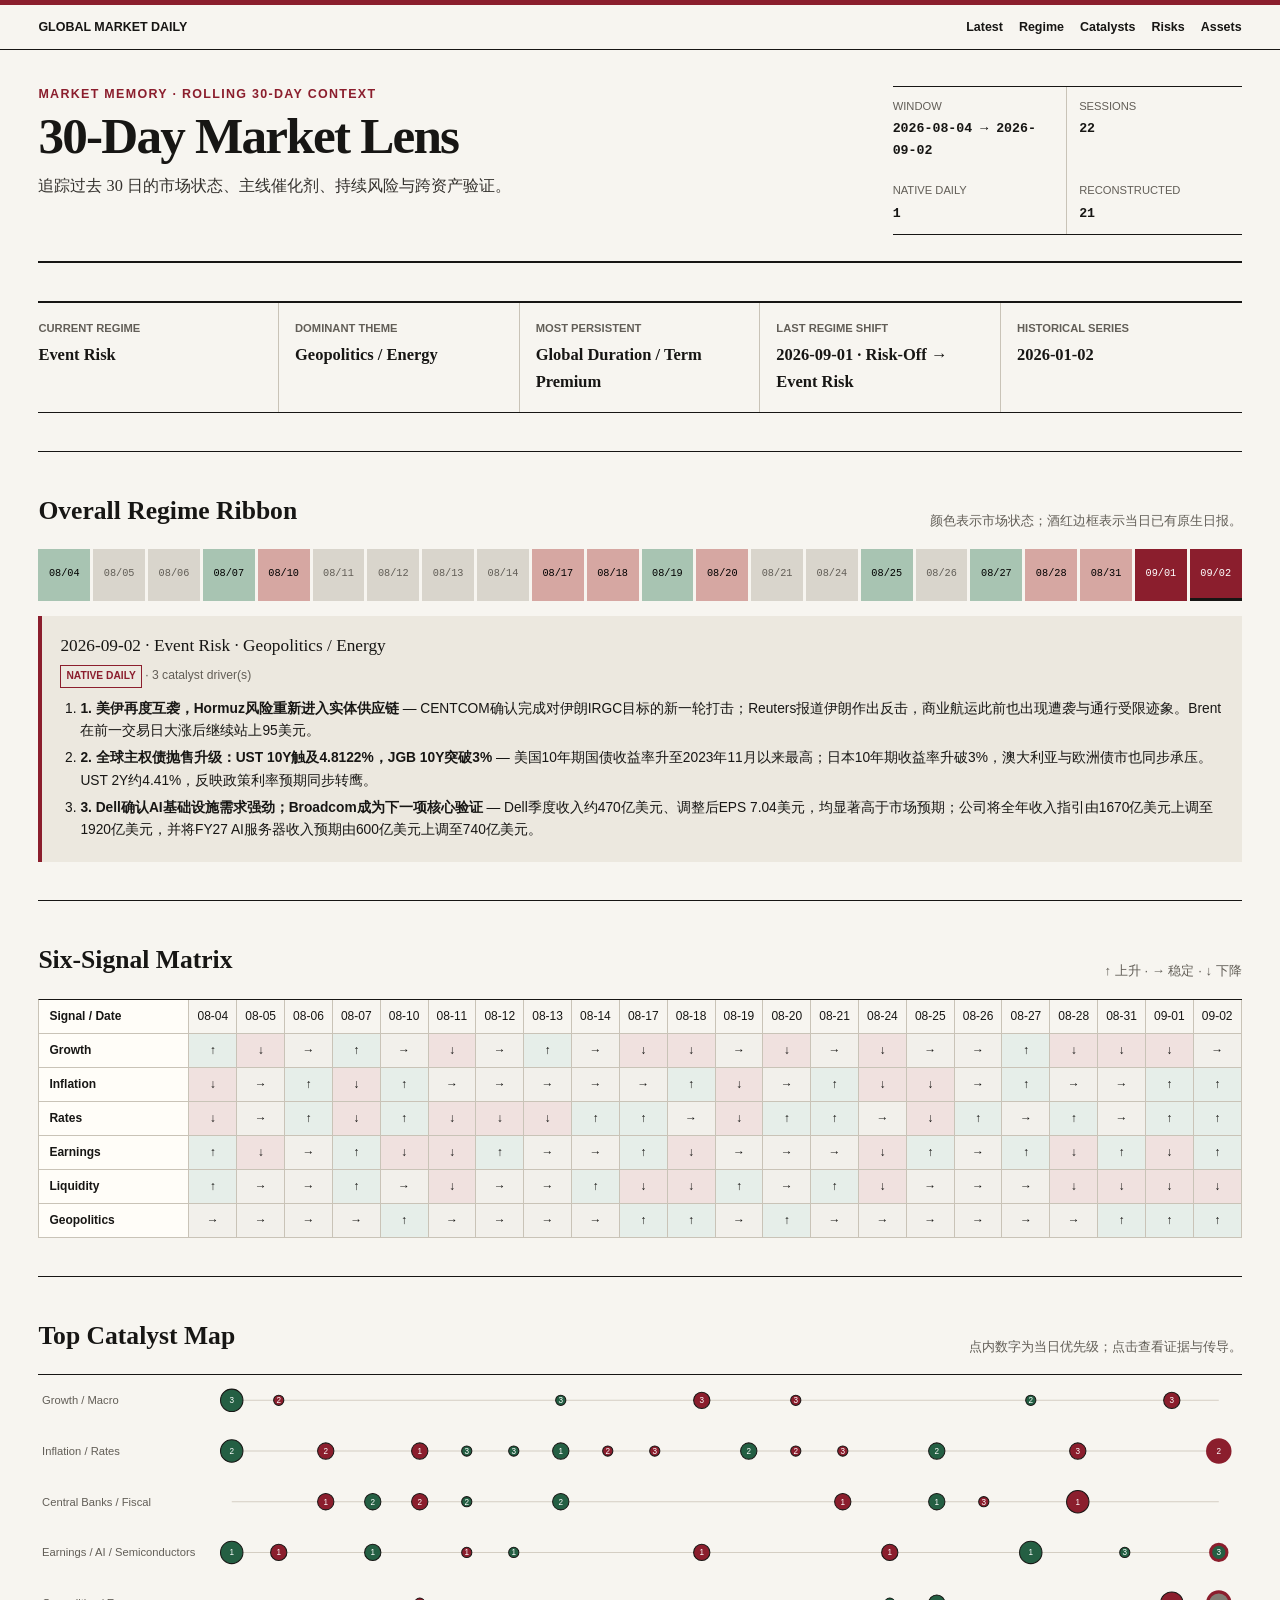
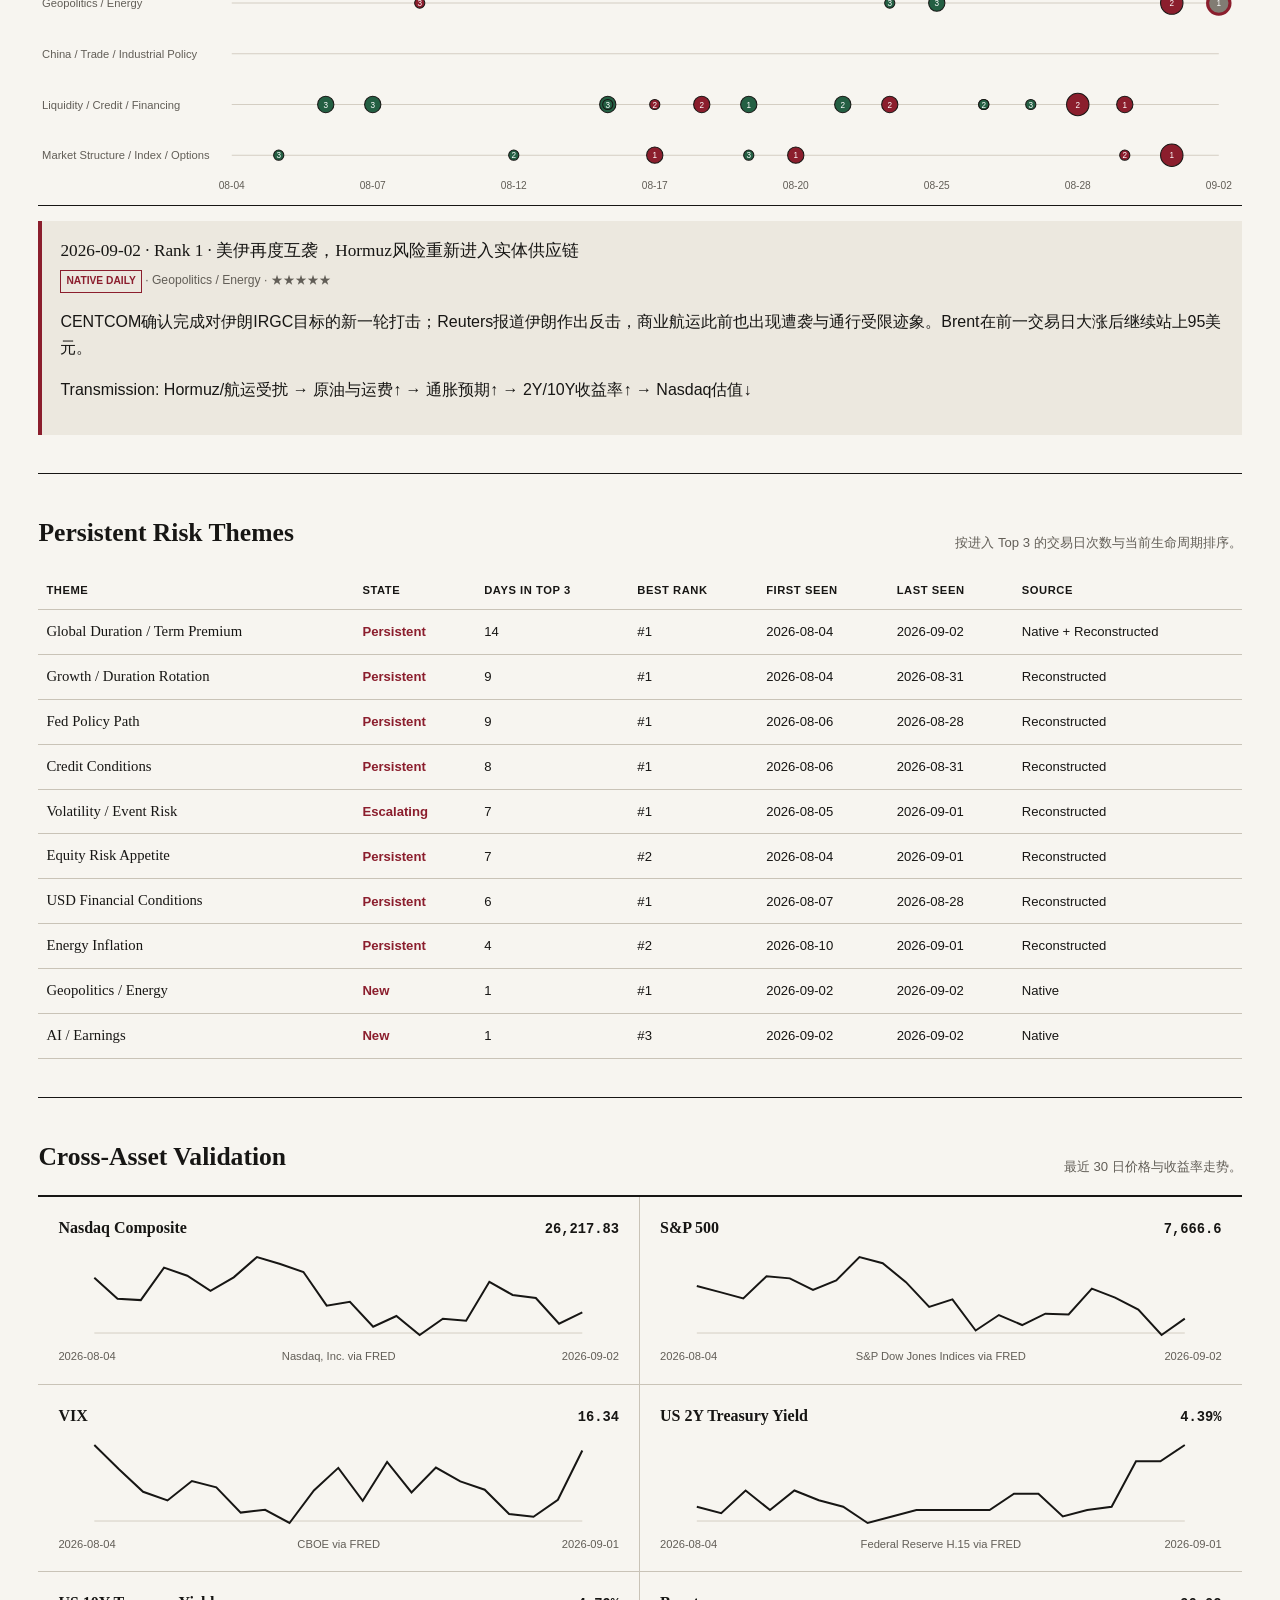
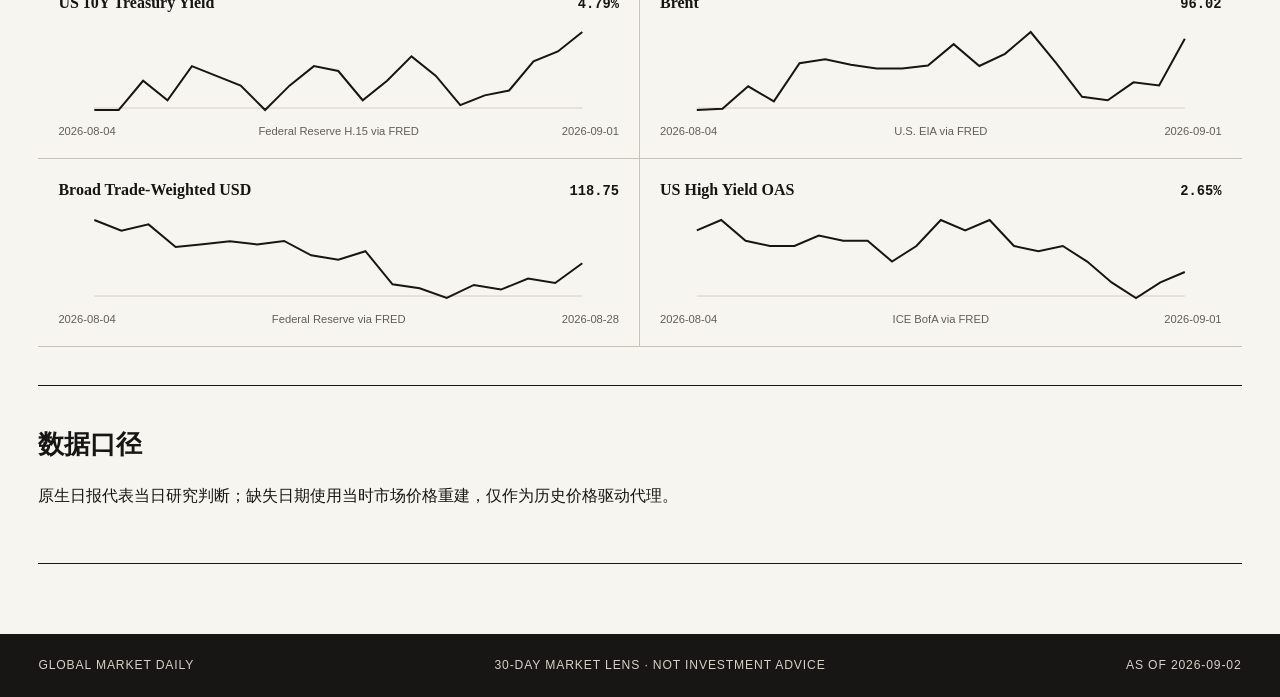
==== commit 259104c9: "fix(site): simplify trend page copy for readers" ====
--- a/docs/trends.html
+++ b/docs/trends.html
@@ -7,8 +7,8 @@
   <meta name="description" content="Global Market Daily — 30-Day Market Regime & Catalyst Map.">
   <title>30D Market Lens — Global Market Daily</title>
   <link rel="stylesheet" href="assets/styles.css?v=1.2.1">
-  <link rel="stylesheet" href="assets/market-lens.css?v=2.0.0">
-  <script defer src="assets/trends.js?v=2.0.0"></script>
+  <link rel="stylesheet" href="assets/market-lens.css?v=2.1.0">
+  <script defer src="assets/trends.js?v=2.1.0"></script>
 </head>
 <body>
   <div class="top-rule" aria-hidden="true"></div>
@@ -22,12 +22,13 @@
       <a href="#validation">Assets</a>
     </div>
   </nav>
+
   <main class="lens-page" id="lens-app">
     <section class="lens-hero">
       <div>
         <div class="section-kicker">Market Memory · Rolling 30-Day Context</div>
         <h1>30-Day Market Lens</h1>
-        <p>把每天的 Market Regime、Top Catalyst、Persistent Risk 与跨资产价格验证放到同一条时间轴上。原生日判断与历史价格重建严格分开，避免用今天的结果倒推过去的新闻叙事。</p>
+        <p>追踪过去 30 日的市场状态、主线催化剂、持续风险与跨资产验证。</p>
       </div>
       <div class="lens-hero__meta" id="lens-hero-meta"></div>
     </section>
@@ -39,7 +40,7 @@
     <section class="lens-section" id="regime">
       <div class="lens-section__head">
         <h2>Overall Regime Ribbon</h2>
-        <p>离散状态，不使用黑箱综合分数。粗酒红下划线代表当天存在原生 GMD 日报。</p>
+        <p>颜色表示市场状态；酒红边框表示当日已有原生日报。</p>
       </div>
       <div class="lens-full-ribbon" id="lens-full-ribbon"></div>
       <div class="lens-detail" id="regime-detail"></div>
@@ -48,7 +49,7 @@
     <section class="lens-section">
       <div class="lens-section__head">
         <h2>Six-Signal Matrix</h2>
-        <p>Growth / Inflation / Rates / Earnings / Liquidity / Geopolitics 六条信号与同一交易日对齐。</p>
+        <p>↑ 上升 · → 稳定 · ↓ 下降</p>
       </div>
       <div class="signal-matrix" id="signal-matrix"></div>
     </section>
@@ -56,9 +57,11 @@
     <section class="lens-section" id="catalysts">
       <div class="lens-section__head">
         <h2>Top Catalyst Map</h2>
-        <p>横轴是日期，纵轴是稳定主题类别；圆点中的数字是当天 Rank，大小代表 Importance。</p>
+        <p>点内数字为当日优先级；点击查看证据与传导。</p>
       </div>
-      <div class="catalyst-map-wrap"><svg class="catalyst-map" id="catalyst-map" role="img" aria-label="30-day catalyst map"></svg></div>
+      <div class="catalyst-map-wrap">
+        <svg class="catalyst-map" id="catalyst-map" role="img" aria-label="30-day catalyst map"></svg>
+      </div>
       <div class="mobile-catalyst-weeks" id="mobile-catalyst-weeks"></div>
       <div class="lens-detail" id="catalyst-detail"></div>
     </section>
@@ -66,7 +69,7 @@
     <section class="lens-section" id="risks">
       <div class="lens-section__head">
         <h2>Persistent Risk Themes</h2>
-        <p>衡量的是进入 Top 3 的持续性与生命周期，而不是人为制造的 0–100 风险分。</p>
+        <p>按进入 Top 3 的交易日次数与当前生命周期排序。</p>
       </div>
       <div class="table-scroll"><table class="theme-table" id="theme-table"></table></div>
     </section>
@@ -74,19 +77,21 @@
     <section class="lens-section" id="validation">
       <div class="lens-section__head">
         <h2>Cross-Asset Validation</h2>
-        <p>每个资产独立小图，避免多轴混乱。价格共振仅作为 Narrative confirmation/divergence evidence，不等同于因果证明。</p>
+        <p>最近 30 日价格与收益率走势。</p>
       </div>
       <div class="spark-grid" id="spark-grid"></div>
     </section>
 
-    <section class="lens-section">
-      <div class="lens-section__head"><h2>Methodology & Provenance</h2></div>
-      <div class="methodology-box">
-        <article><h3>Native Daily</h3><p>来自当天真实发布的 Global Market Daily，包括 Market Regime、Top 3 Catalysts、Top Risks 与 Signal Panel。它代表当时的研究判断。</p></article>
-        <article><h3>Objective Market Reconstruction</h3><p>缺少原生日报时，根据当时真实市场价格、收益率、信用利差和波动率变化构建“价格驱动代理”。它不声称还原当日新闻叙事，也不会伪造历史日报。</p></article>
-      </div>
+    <section class="lens-section lens-provenance" aria-label="数据口径">
+      <div class="lens-section__head"><h2>数据口径</h2></div>
+      <p>原生日报代表当日研究判断；缺失日期使用当时市场价格重建，仅作为历史价格驱动代理。</p>
     </section>
   </main>
-  <footer class="site-footer"><div>GLOBAL MARKET DAILY</div><div>30-Day Market Lens · Not investment advice</div><div id="lens-footer"></div></footer>
+
+  <footer class="site-footer">
+    <div>GLOBAL MARKET DAILY</div>
+    <div>30-Day Market Lens · Not investment advice</div>
+    <div id="lens-footer"></div>
+  </footer>
 </body>
 </html>
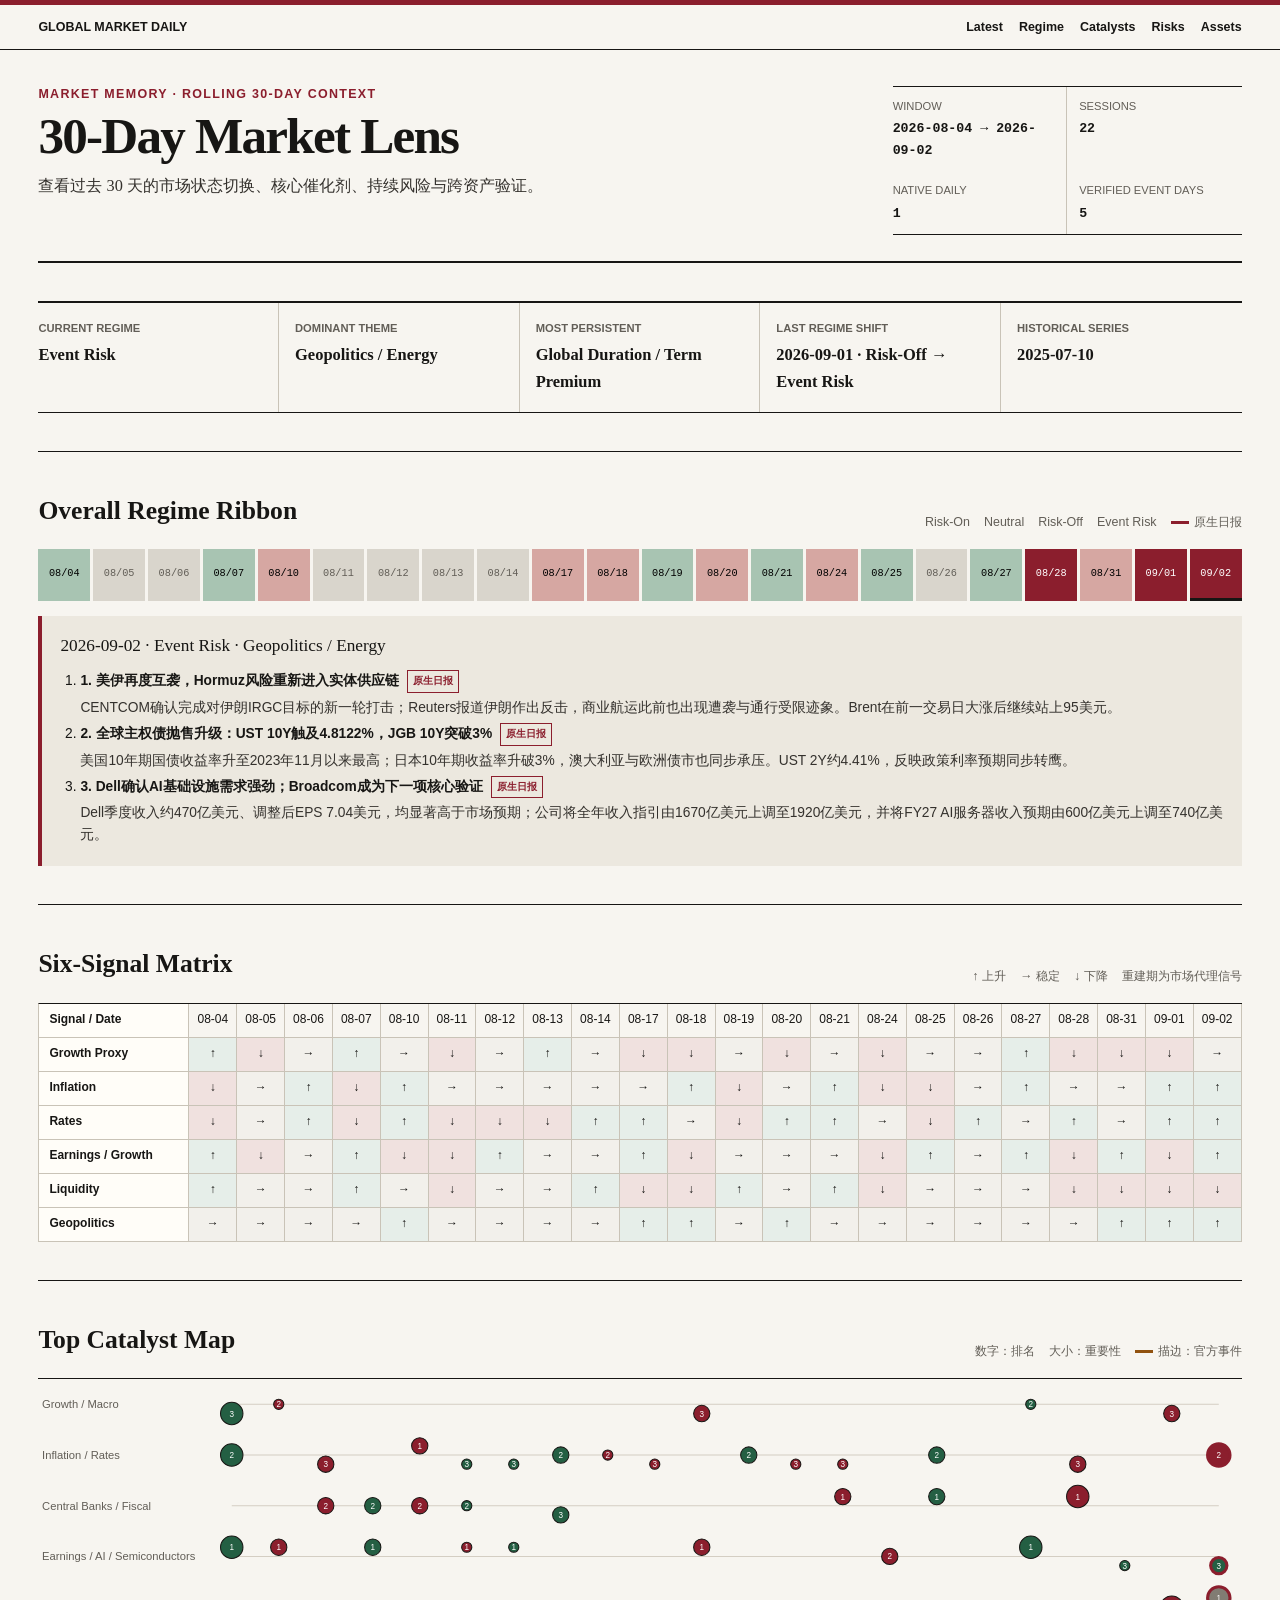
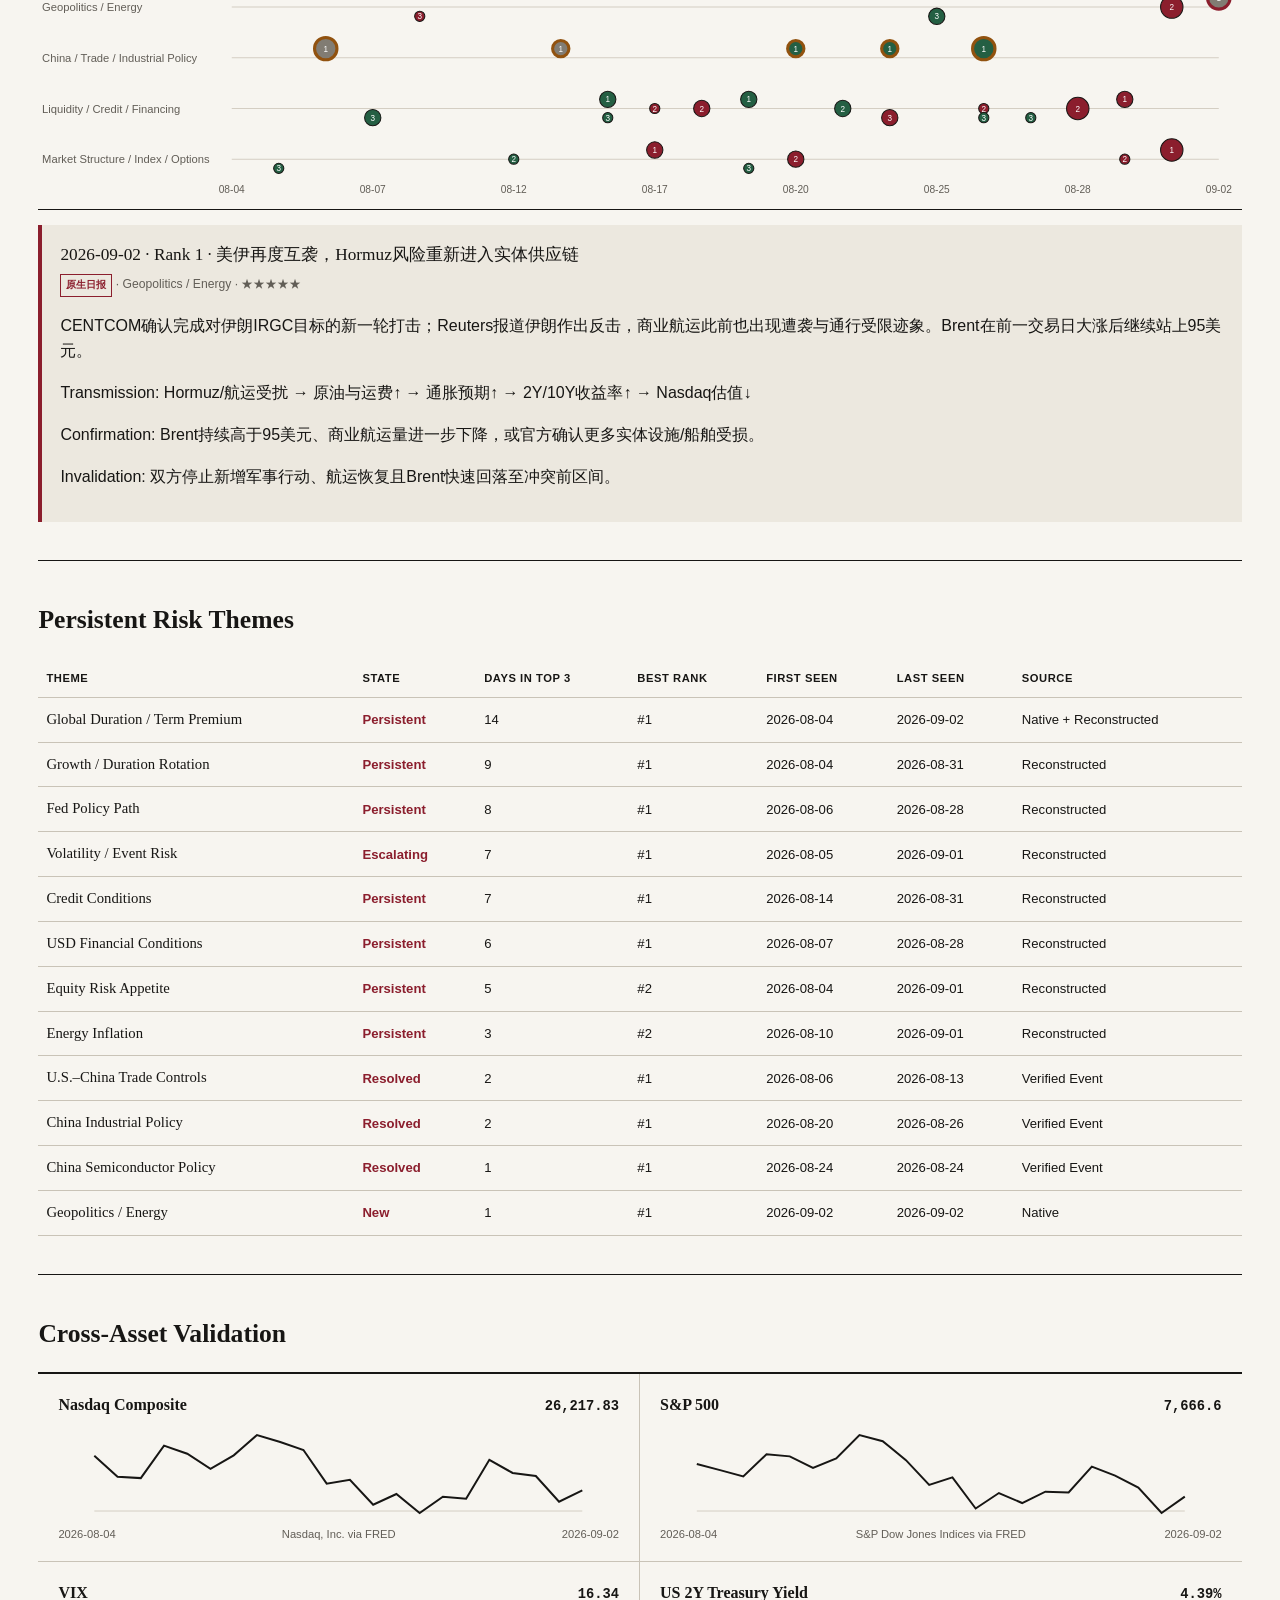
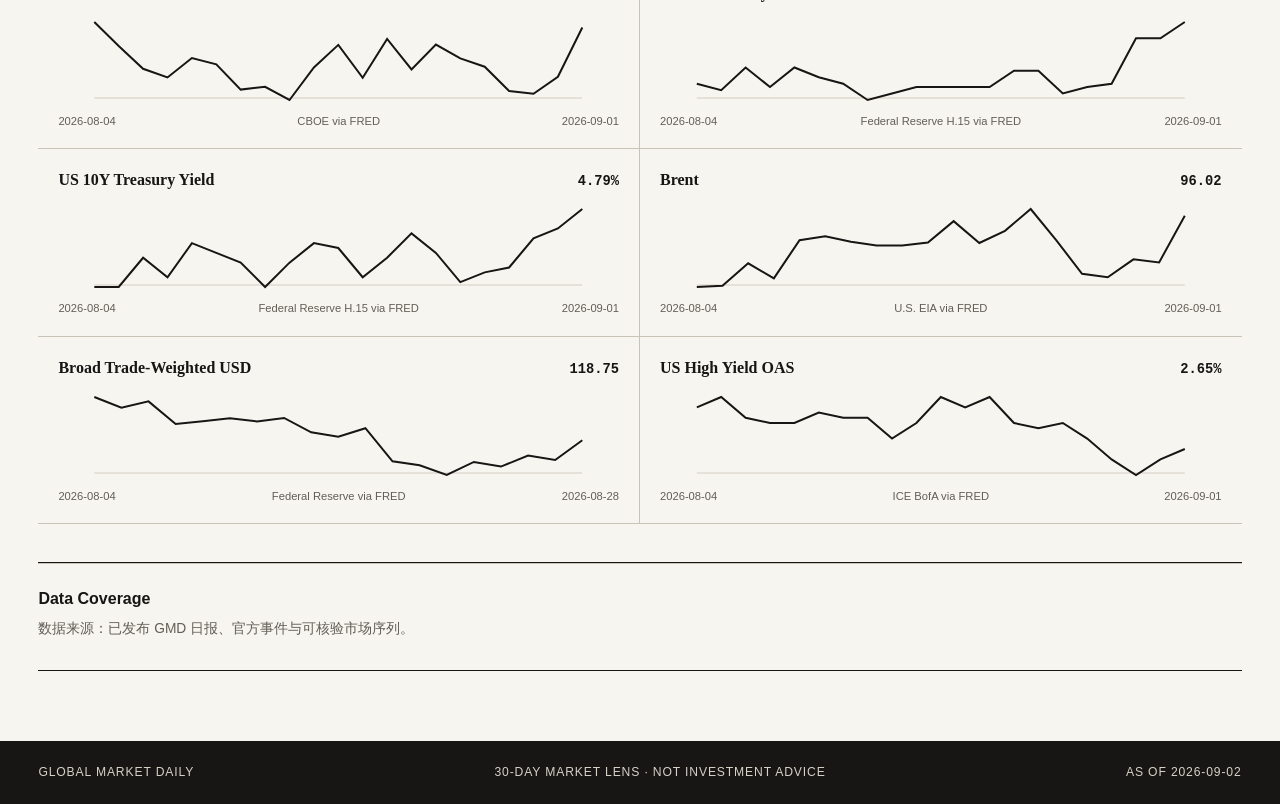
==== commit f5d29c99: "fix(site): complete trend coverage and publication contract" ====
--- a/docs/trends.html
+++ b/docs/trends.html
@@ -22,13 +22,12 @@
       <a href="#validation">Assets</a>
     </div>
   </nav>
-
   <main class="lens-page" id="lens-app">
     <section class="lens-hero">
       <div>
         <div class="section-kicker">Market Memory · Rolling 30-Day Context</div>
         <h1>30-Day Market Lens</h1>
-        <p>追踪过去 30 日的市场状态、主线催化剂、持续风险与跨资产验证。</p>
+        <p>查看过去 30 天的市场状态切换、核心催化剂、持续风险与跨资产验证。</p>
       </div>
       <div class="lens-hero__meta" id="lens-hero-meta"></div>
     </section>
@@ -40,7 +39,7 @@
     <section class="lens-section" id="regime">
       <div class="lens-section__head">
         <h2>Overall Regime Ribbon</h2>
-        <p>颜色表示市场状态；酒红边框表示当日已有原生日报。</p>
+        <div class="lens-inline-legend"><span>Risk-On</span><span>Neutral</span><span>Risk-Off</span><span>Event Risk</span><span class="legend-native">原生日报</span></div>
       </div>
       <div class="lens-full-ribbon" id="lens-full-ribbon"></div>
       <div class="lens-detail" id="regime-detail"></div>
@@ -49,7 +48,7 @@
     <section class="lens-section">
       <div class="lens-section__head">
         <h2>Six-Signal Matrix</h2>
-        <p>↑ 上升 · → 稳定 · ↓ 下降</p>
+        <div class="lens-inline-legend"><span>↑ 上升</span><span>→ 稳定</span><span>↓ 下降</span><span>重建期为市场代理信号</span></div>
       </div>
       <div class="signal-matrix" id="signal-matrix"></div>
     </section>
@@ -57,11 +56,9 @@
     <section class="lens-section" id="catalysts">
       <div class="lens-section__head">
         <h2>Top Catalyst Map</h2>
-        <p>点内数字为当日优先级；点击查看证据与传导。</p>
+        <div class="lens-inline-legend"><span>数字：排名</span><span>大小：重要性</span><span class="legend-verified">描边：官方事件</span></div>
       </div>
-      <div class="catalyst-map-wrap">
-        <svg class="catalyst-map" id="catalyst-map" role="img" aria-label="30-day catalyst map"></svg>
-      </div>
+      <div class="catalyst-map-wrap"><svg class="catalyst-map" id="catalyst-map" role="img" aria-label="过去30日市场催化剂分布图"></svg></div>
       <div class="mobile-catalyst-weeks" id="mobile-catalyst-weeks"></div>
       <div class="lens-detail" id="catalyst-detail"></div>
     </section>
@@ -69,7 +66,7 @@
     <section class="lens-section" id="risks">
       <div class="lens-section__head">
         <h2>Persistent Risk Themes</h2>
-        <p>按进入 Top 3 的交易日次数与当前生命周期排序。</p>
+
       </div>
       <div class="table-scroll"><table class="theme-table" id="theme-table"></table></div>
     </section>
@@ -77,21 +74,16 @@
     <section class="lens-section" id="validation">
       <div class="lens-section__head">
         <h2>Cross-Asset Validation</h2>
-        <p>最近 30 日价格与收益率走势。</p>
+
       </div>
       <div class="spark-grid" id="spark-grid"></div>
     </section>
 
-    <section class="lens-section lens-provenance" aria-label="数据口径">
-      <div class="lens-section__head"><h2>数据口径</h2></div>
-      <p>原生日报代表当日研究判断；缺失日期使用当时市场价格重建，仅作为历史价格驱动代理。</p>
+    <section class="lens-section lens-data-note">
+      <h2>Data Coverage</h2>
+      <p>数据来源：已发布 GMD 日报、官方事件与可核验市场序列。</p>
     </section>
   </main>
-
-  <footer class="site-footer">
-    <div>GLOBAL MARKET DAILY</div>
-    <div>30-Day Market Lens · Not investment advice</div>
-    <div id="lens-footer"></div>
-  </footer>
+  <footer class="site-footer"><div>GLOBAL MARKET DAILY</div><div>30-Day Market Lens · Not investment advice</div><div id="lens-footer"></div></footer>
 </body>
 </html>
--- a/docs/assets/market-lens.css
+++ b/docs/assets/market-lens.css
@@ -1,6 +1,34 @@
-/* Global Market Daily · 30D Market Lens / P0 intelligence · v2.0.0 */
+/* Global Market Daily · 30D Market Lens / P0 intelligence · v2.1.0 */
 .lens-inline-link{align-self:end;color:var(--accent);font-size:.82rem;font-weight:700;text-decoration:none;white-space:nowrap}.lens-inline-link:hover{text-decoration:underline}.lens-preview-grid{display:grid;grid-template-columns:minmax(0,1.35fr) minmax(320px,.65fr);gap:0;border-top:2px solid var(--ink);border-bottom:1px solid var(--ink)}.lens-preview-primary{padding:24px 26px 24px 0;border-right:1px solid var(--hairline)}.lens-preview-side{padding:24px 0 24px 26px}.lens-loading{padding:24px 0;color:var(--muted);font-family:var(--serif)}.lens-kpis{display:grid;grid-template-columns:repeat(4,minmax(0,1fr));border-bottom:1px solid var(--hairline)}.lens-kpi{padding:0 14px 16px;border-right:1px solid var(--hairline)}.lens-kpi:first-child{padding-left:0}.lens-kpi:last-child{border-right:0}.lens-kpi span{display:block;color:var(--muted);font-size:.73rem;font-weight:700;letter-spacing:.06em;text-transform:uppercase}.lens-kpi strong{display:block;margin-top:5px;font-family:var(--serif);font-size:1.16rem;line-height:1.25}.regime-ribbon{display:flex;gap:3px;margin-top:18px}.regime-ribbon__cell{flex:1;min-width:4px;height:22px;border:1px solid transparent;background:#d9d5cc}.regime-ribbon__cell--risk_on{background:#a8c4b2}.regime-ribbon__cell--neutral{background:#d9d5cc}.regime-ribbon__cell--risk_off{background:#d6a7a2}.regime-ribbon__cell--event_risk{background:#8b1e2d}.regime-ribbon__cell--native{outline:2px solid var(--ink);outline-offset:1px}.regime-ribbon__axis{display:flex;justify-content:space-between;margin-top:7px;color:var(--muted);font-family:var(--mono);font-size:.72rem}.lens-method-note{margin-top:12px;color:var(--muted);font-size:.78rem;line-height:1.5}.risk-theme-list{display:grid;gap:10px}.risk-theme-item{padding:11px 0;border-top:1px solid var(--hairline)}.risk-theme-item:first-child{border-top:2px solid var(--ink)}.risk-theme-item__top{display:flex;justify-content:space-between;gap:12px}.risk-theme-item strong{font-family:var(--serif);font-size:.98rem}.risk-theme-state{color:var(--accent);font-size:.72rem;font-weight:800;text-transform:uppercase}.risk-theme-item__meta{margin-top:5px;color:var(--muted);font-size:.76rem}.confirmation-shell{display:grid;grid-template-columns:minmax(240px,.7fr) 1fr 1fr;gap:0;border-top:2px solid var(--ink);border-bottom:1px solid var(--ink)}.confirmation-intro,.confirmation-column{padding:20px}.confirmation-intro{padding-left:0;border-right:1px solid var(--hairline)}.confirmation-column{border-right:1px solid var(--hairline)}.confirmation-column:last-child{border-right:0;padding-right:0}.confirmation-label{color:var(--muted);font-size:.72rem;font-weight:800;letter-spacing:.06em;text-transform:uppercase}.confirmation-intro h3{margin:5px 0 10px;font-family:var(--serif);font-size:1.25rem}.confirmation-intro p{margin:0;color:var(--charcoal);font-size:.83rem;line-height:1.55}.confirmation-list{display:grid;gap:7px;margin-top:8px}.confirmation-asset{display:flex;justify-content:space-between;gap:12px;padding:7px 0;border-top:1px solid var(--hairline);font-size:.82rem}.confirmation-asset strong{font-family:var(--mono)}.confirmation-empty{margin-top:8px;color:var(--muted);font-size:.82rem;font-style:italic}.reader-bar{display:none}.reader-menu{display:none}
 /* 30D Lens standalone page */
 .lens-page{--lens-pad:clamp(18px,3vw,42px);max-width:1440px;margin:0 auto;padding:0 var(--lens-pad) 70px}.lens-hero{display:grid;grid-template-columns:minmax(0,1.4fr) minmax(300px,.6fr);gap:40px;padding:36px 0 26px;border-bottom:2px solid var(--ink)}.lens-hero h1{margin:7px 0 12px;font-family:var(--serif);font-size:clamp(2.2rem,4vw,3.6rem);line-height:1;letter-spacing:-.035em}.lens-hero p{max-width:820px;margin:0;color:var(--charcoal);font-family:var(--serif);font-size:1.02rem;line-height:1.62}.lens-hero__meta{align-self:end;display:grid;grid-template-columns:1fr 1fr;border-top:1px solid var(--ink);border-bottom:1px solid var(--ink)}.lens-hero__meta div{padding:10px 0}.lens-hero__meta div:nth-child(odd){border-right:1px solid var(--hairline);padding-right:12px}.lens-hero__meta div:nth-child(even){padding-left:12px}.lens-hero__meta span{display:block;color:var(--muted);font-size:.7rem;text-transform:uppercase}.lens-hero__meta strong{display:block;margin-top:3px;font-family:var(--mono);font-size:.83rem}.lens-section{padding:38px 0;border-bottom:1px solid var(--ink)}.lens-section__head{display:flex;align-items:flex-end;justify-content:space-between;gap:24px;margin-bottom:18px}.lens-section__head h2{margin:0;font-family:var(--serif);font-size:clamp(1.55rem,2vw,2rem)}.lens-section__head p{max-width:620px;margin:0;color:var(--muted);font-size:.82rem;line-height:1.5;text-align:right}.lens-summary-strip{display:grid;grid-template-columns:repeat(5,minmax(0,1fr));border-top:2px solid var(--ink);border-bottom:1px solid var(--ink)}.lens-summary-strip>div{padding:16px;border-right:1px solid var(--hairline)}.lens-summary-strip>div:first-child{padding-left:0}.lens-summary-strip>div:last-child{border-right:0}.lens-summary-strip span{display:block;color:var(--muted);font-size:.7rem;font-weight:800;text-transform:uppercase}.lens-summary-strip strong{display:block;margin-top:5px;font-family:var(--serif);font-size:1.03rem}.lens-full-ribbon{display:grid;grid-template-columns:repeat(var(--cols),minmax(20px,1fr));gap:3px}.lens-full-ribbon button{height:52px;border:0;border-bottom:3px solid transparent;cursor:pointer;font-family:var(--mono);font-size:.64rem}.lens-full-ribbon button.native{border-bottom-color:var(--ink)}.lens-full-ribbon button.risk_on{background:#a8c4b2}.lens-full-ribbon button.neutral{background:#d9d5cc}.lens-full-ribbon button.risk_off{background:#d6a7a2}.lens-full-ribbon button.event_risk{background:#8b1e2d;color:#fff}.lens-detail{margin-top:15px;padding:16px 18px;border-left:4px solid var(--accent);background:var(--paper-deep)}.lens-detail__title{font-family:var(--serif);font-size:1.08rem}.lens-detail__meta{margin-top:5px;color:var(--muted);font-size:.76rem}.lens-detail ol{margin:10px 0 0;padding-left:20px}.lens-detail li{margin:5px 0;font-size:.86rem}.signal-matrix{display:grid;grid-template-columns:150px repeat(var(--cols),minmax(22px,1fr));border-top:1px solid var(--ink);border-left:1px solid var(--hairline);overflow:auto}.signal-matrix>div{min-height:34px;display:flex;align-items:center;justify-content:center;border-right:1px solid var(--hairline);border-bottom:1px solid var(--hairline);font-size:.75rem}.signal-matrix__rowlabel{justify-content:flex-start!important;padding:0 10px;font-weight:750;background:var(--white)}.signal-cell--up{background:#e6eee9}.signal-cell--down{background:#f0e1df}.signal-cell--flat{background:#f2f0eb}.catalyst-map-wrap{overflow:auto;border-top:1px solid var(--ink);border-bottom:1px solid var(--ink)}.catalyst-map{display:block;min-width:980px;width:100%;height:430px}.catalyst-axis-label{font-size:11px;fill:#625e57}.catalyst-date-label{font-size:10px;fill:#625e57}.catalyst-dot{cursor:pointer;stroke:#171614;stroke-width:1}.catalyst-dot.native{stroke:#8b1e2d;stroke-width:3}.theme-table{width:100%;border-collapse:collapse}.theme-table th,.theme-table td{padding:10px 8px;border-bottom:1px solid var(--hairline);text-align:left;font-size:.82rem}.theme-table th{font-size:.7rem;letter-spacing:.05em;text-transform:uppercase}.theme-table td:first-child{font-family:var(--serif);font-size:.92rem}.theme-state{font-weight:800;color:var(--accent)}.spark-grid{display:grid;grid-template-columns:repeat(2,minmax(0,1fr));gap:0;border-top:2px solid var(--ink)}.spark-card{padding:18px 20px;border-right:1px solid var(--hairline);border-bottom:1px solid var(--hairline)}.spark-card:nth-child(even){border-right:0}.spark-card__head{display:flex;justify-content:space-between;gap:12px;align-items:baseline}.spark-card__head h3{margin:0;font-family:var(--serif);font-size:1rem}.spark-card__head strong{font-family:var(--mono);font-size:.86rem}.spark-card svg{display:block;width:100%;height:90px;margin-top:10px}.spark-card__meta{display:flex;justify-content:space-between;margin-top:6px;color:var(--muted);font-size:.7rem}.methodology-box{display:grid;grid-template-columns:1fr 1fr;gap:18px;margin-top:20px}.methodology-box article{padding:16px;border:1px solid var(--hairline);background:var(--white)}.methodology-box h3{margin:0 0 6px;font-family:var(--serif);font-size:1rem}.methodology-box p{margin:0;color:var(--charcoal);font-size:.82rem;line-height:1.55}.lens-topnav{display:flex;justify-content:space-between;align-items:center;padding:12px clamp(18px,3vw,42px);border-bottom:1px solid var(--ink);position:sticky;top:0;z-index:60;background:rgba(247,245,240,.97);backdrop-filter:blur(7px)}.lens-topnav a{color:var(--ink);text-decoration:none;font-size:.78rem;font-weight:750}.lens-topnav__right{display:flex;gap:16px}.source-mode-badge{display:inline-block;padding:2px 5px;border:1px solid var(--hairline);font-size:.64rem;font-weight:800;text-transform:uppercase}.source-mode-badge.native{border-color:var(--accent);color:var(--accent)}
 @media(max-width:900px){.lens-preview-grid,.confirmation-shell,.lens-hero{display:block}.lens-preview-primary,.confirmation-intro{padding-right:0;border-right:0;border-bottom:1px solid var(--hairline)}.lens-preview-side,.confirmation-column{padding:20px 0;border-right:0;border-bottom:1px solid var(--hairline)}.lens-kpis{grid-template-columns:1fr 1fr}.lens-kpi:nth-child(2){border-right:0}.lens-kpi:nth-child(n+3){padding-top:13px;border-top:1px solid var(--hairline)}.confirmation-column:last-child{border-bottom:0}.lens-summary-strip{grid-template-columns:1fr 1fr}.lens-summary-strip>div:nth-child(2){border-right:0}.lens-summary-strip>div:nth-child(n+3){border-top:1px solid var(--hairline)}.lens-section__head{display:block}.lens-section__head p{margin-top:7px;text-align:left}.spark-grid{display:block}.spark-card{border-right:0}.methodology-box{display:block}.methodology-box article+article{margin-top:12px}.reader-bar{position:fixed;left:10px;right:10px;bottom:10px;z-index:90;display:block;background:rgba(23,22,20,.97);color:#fff;border:1px solid #4c4842;box-shadow:0 8px 30px rgba(0,0,0,.25)}.reader-bar[hidden]{display:none}.reader-bar__main{width:100%;display:grid;grid-template-columns:auto 1fr auto;gap:10px;align-items:center;padding:10px 12px;border:0;color:inherit;background:transparent;text-align:left}.reader-bar__date,.reader-bar__progress{font-family:var(--mono);font-size:.72rem}.reader-bar__section{overflow:hidden;text-overflow:ellipsis;white-space:nowrap;font-size:.78rem;font-weight:700}.reader-menu{display:grid;grid-template-columns:repeat(5,1fr);gap:5px;padding:8px 10px 10px;border-top:1px solid #4c4842}.reader-menu[hidden]{display:none}.reader-menu button{min-height:36px;border:1px solid #5f5a52;background:#26231f;color:#fff;font-family:var(--mono);font-size:.72rem}.full-report__header{position:static!important}.utility-bar{position:static!important}.lens-full-ribbon{grid-template-columns:repeat(var(--cols),minmax(32px,1fr));overflow:auto}.signal-matrix{grid-template-columns:115px repeat(var(--cols),34px)}.theme-table{display:block;overflow:auto}.lens-topnav__right{gap:9px}.lens-topnav{padding-left:16px;padding-right:16px}}
-@media(max-width:560px){.lens-kpis{display:block}.lens-kpi,.lens-kpi:first-child{padding:10px 0;border-right:0;border-top:1px solid var(--hairline)}.lens-kpi:first-child{border-top:0}.lens-summary-strip{display:block}.lens-summary-strip>div,.lens-summary-strip>div:first-child{padding:12px 0;border-right:0;border-top:1px solid var(--hairline)}.lens-summary-strip>div:first-child{border-top:0}.lens-hero{padding-top:26px}.lens-hero h1{font-size:2.25rem}.lens-page{padding-left:16px;padding-right:16px}.catalyst-map-wrap{display:none}.mobile-catalyst-weeks{display:block}.mobile-week{padding:15px 0;border-top:1px solid var(--ink)}.mobile-week h3{font-size:.8rem;letter-spacing:.05em;text-transform:uppercase}.mobile-catalyst{padding:9px 0;border-top:1px solid var(--hairline)}.mobile-catalyst strong{font-family:var(--serif);font-size:.92rem}.mobile-catalyst p{margin:4px 0 0;color:var(--muted);font-size:.75rem;line-height:1.45}}@media(min-width:561px){.mobile-catalyst-weeks{display:none}}
+@media(max-width:560px){.lens-kpis{display:block}.lens-kpi,.lens-kpi:first-child{padding:10px 0;border-right:0;border-top:1px solid var(--hairline)}.lens-kpi:first-child{border-top:0}.lens-summary-strip{display:block}.lens-summary-strip>div,.lens-summary-strip>div:first-child{padding:12px 0;border-right:0;border-top:1px solid var(--hairline)}.lens-summary-strip>div:first-child{border-top:0}.lens-hero{padding-top:26px}.lens-hero h1{font-size:2.25rem}.lens-page{padding-left:16px;padding-right:16px}.catalyst-map-wrap{display:none}.mobile-catalyst-weeks{display:block}.mobile-week{padding:15px 0;border-top:1px solid var(--ink)}.mobile-week h3{font-size:.8rem;letter-spacing:.05em;text-transform:uppercase}.mobile-catalyst{padding:9px 0;border-top:1px solid var(--hairline)}.mobile-catalyst strong{font-family:var(--serif);font-size:.92rem}.mobile-catalyst span{margin:4px 0 0;color:var(--muted);font-size:.75rem;line-height:1.45}}@media(min-width:561px){.mobile-catalyst-weeks{display:none}}
+
+
+/* v2.1 user-facing chart legends and verified event provenance */
+.lens-inline-legend{display:flex;flex-wrap:wrap;gap:8px 14px;align-items:center;color:var(--muted);font-size:.78rem;line-height:1.35}
+.lens-inline-legend span{display:inline-flex;align-items:center;gap:5px}
+.legend-native::before,.legend-verified::before{content:"";display:inline-block;width:18px;height:0;border-top:3px solid var(--accent)}
+.legend-verified::before{border-top-style:solid;border-top-color:var(--warning)}
+.source-mode-badge.verified{border-color:var(--warning);color:var(--warning);background:rgba(145,82,15,.05)}
+.catalyst-dot.verified{stroke:var(--warning);stroke-width:3px}
+.catalyst-empty-label{font-family:var(--sans);font-size:10px;fill:var(--muted);font-style:italic}
+.lens-detail__source{margin:.55rem 0 0;color:var(--muted);font-size:.8rem}
+.lens-detail__source a{color:var(--accent);text-decoration:underline;text-underline-offset:2px}
+.lens-data-note{padding-top:22px;padding-bottom:30px;border-top:1px solid var(--hairline)}
+.lens-data-note h2{margin:0 0 6px;font-size:1rem}
+.lens-data-note p{margin:0;max-width:900px;color:var(--muted);font-size:.86rem}
+@media(max-width:560px){.lens-inline-legend{font-size:.75rem}.catalyst-empty-label{display:none}}
+
+/* v2.1.0 interaction and provenance polish */
+.lens-detail__catalyst-line{display:flex;flex-wrap:wrap;align-items:center;gap:8px}
+.lens-detail__catalyst-line+.lens-detail__catalyst-line{margin-top:8px}
+.lens-detail li>p{margin:4px 0 0;color:var(--charcoal);line-height:1.55}
+.lens-catalyst-source{display:flex;flex-wrap:wrap;align-items:center;gap:7px;margin-top:6px;color:var(--muted);font-size:.76rem}
+.lens-catalyst-source a{color:var(--accent);text-decoration:underline;text-underline-offset:2px}
+.catalyst-dot:focus{outline:none;stroke:#171614;stroke-width:4px}
+.mobile-catalyst{display:block;width:100%;margin:0;padding:9px 0;border:0;border-top:1px solid var(--hairline);color:var(--ink);background:transparent;text-align:left;cursor:pointer;font:inherit}
+.mobile-catalyst strong,.mobile-catalyst span{display:block}
+.mobile-catalyst span{margin-top:4px;color:var(--muted);font-size:.75rem;line-height:1.45}
+.mobile-catalyst:focus-visible{outline:2px solid var(--accent);outline-offset:3px}
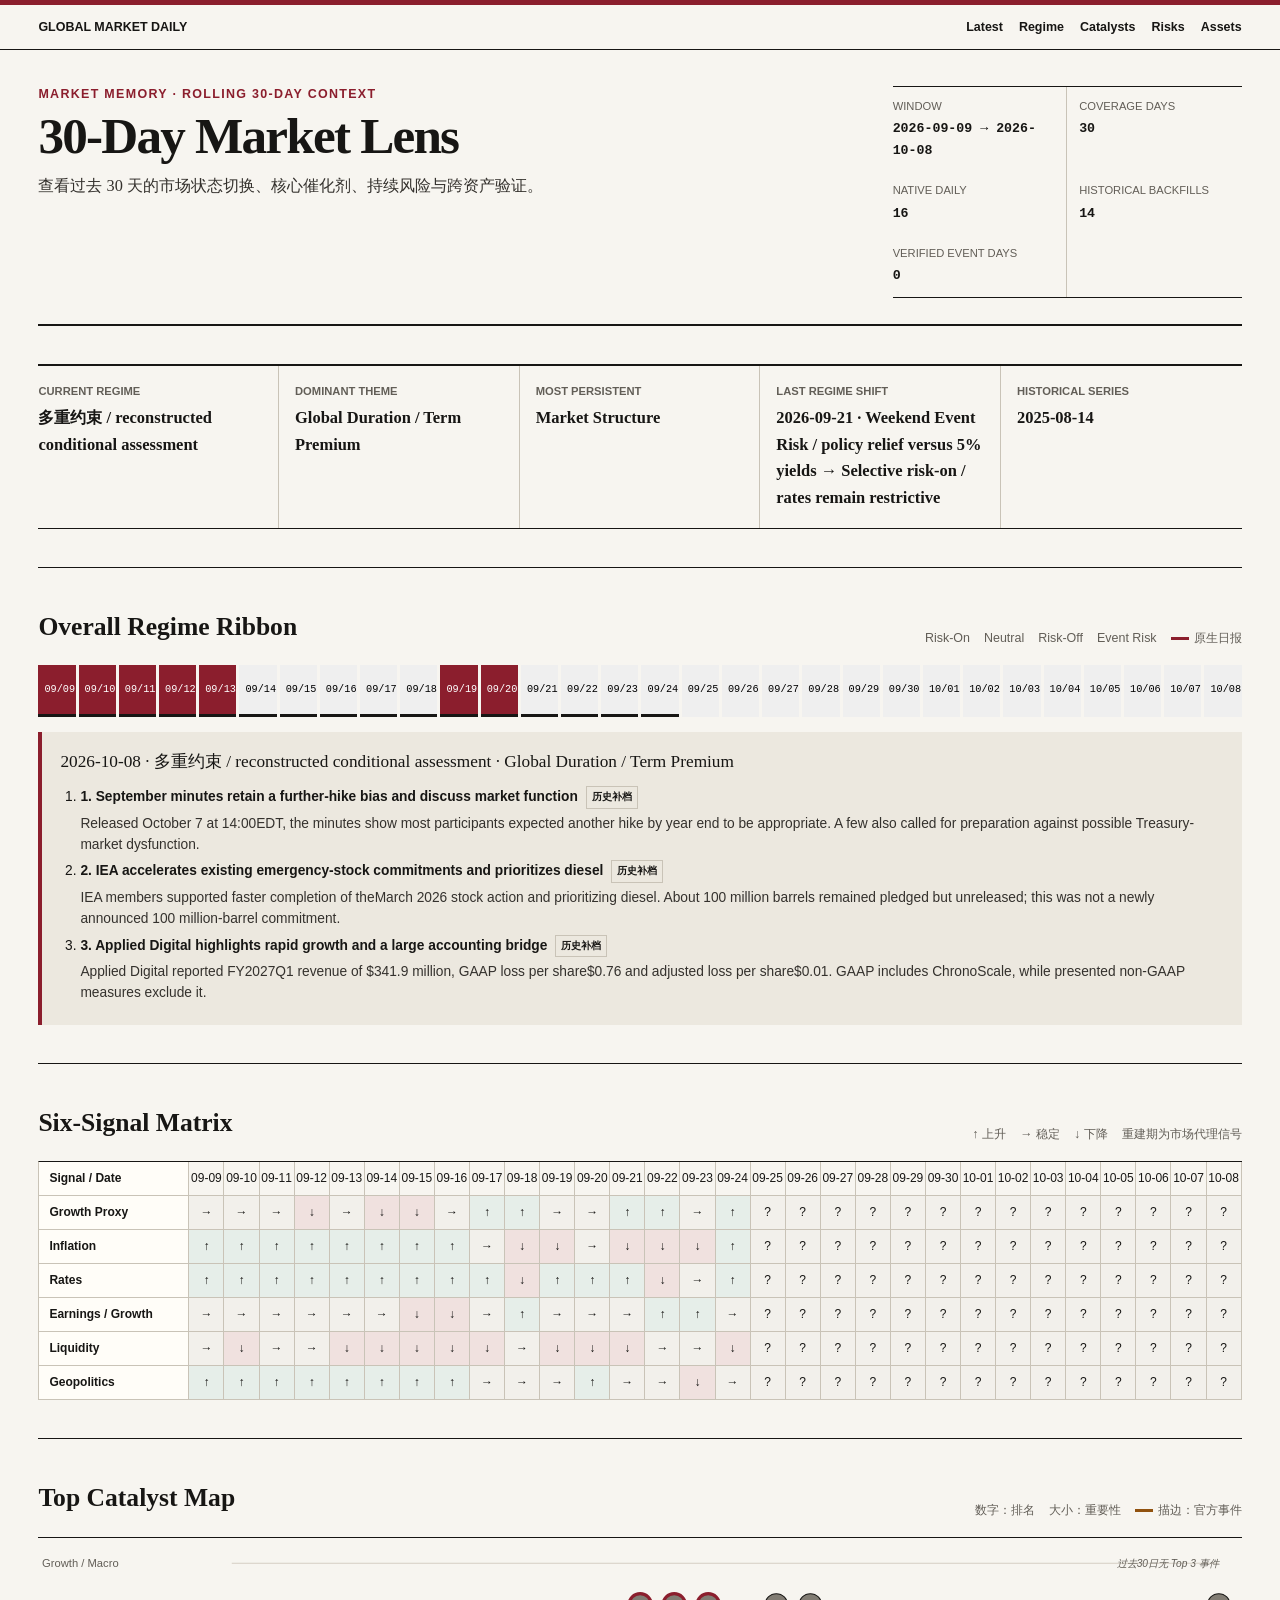
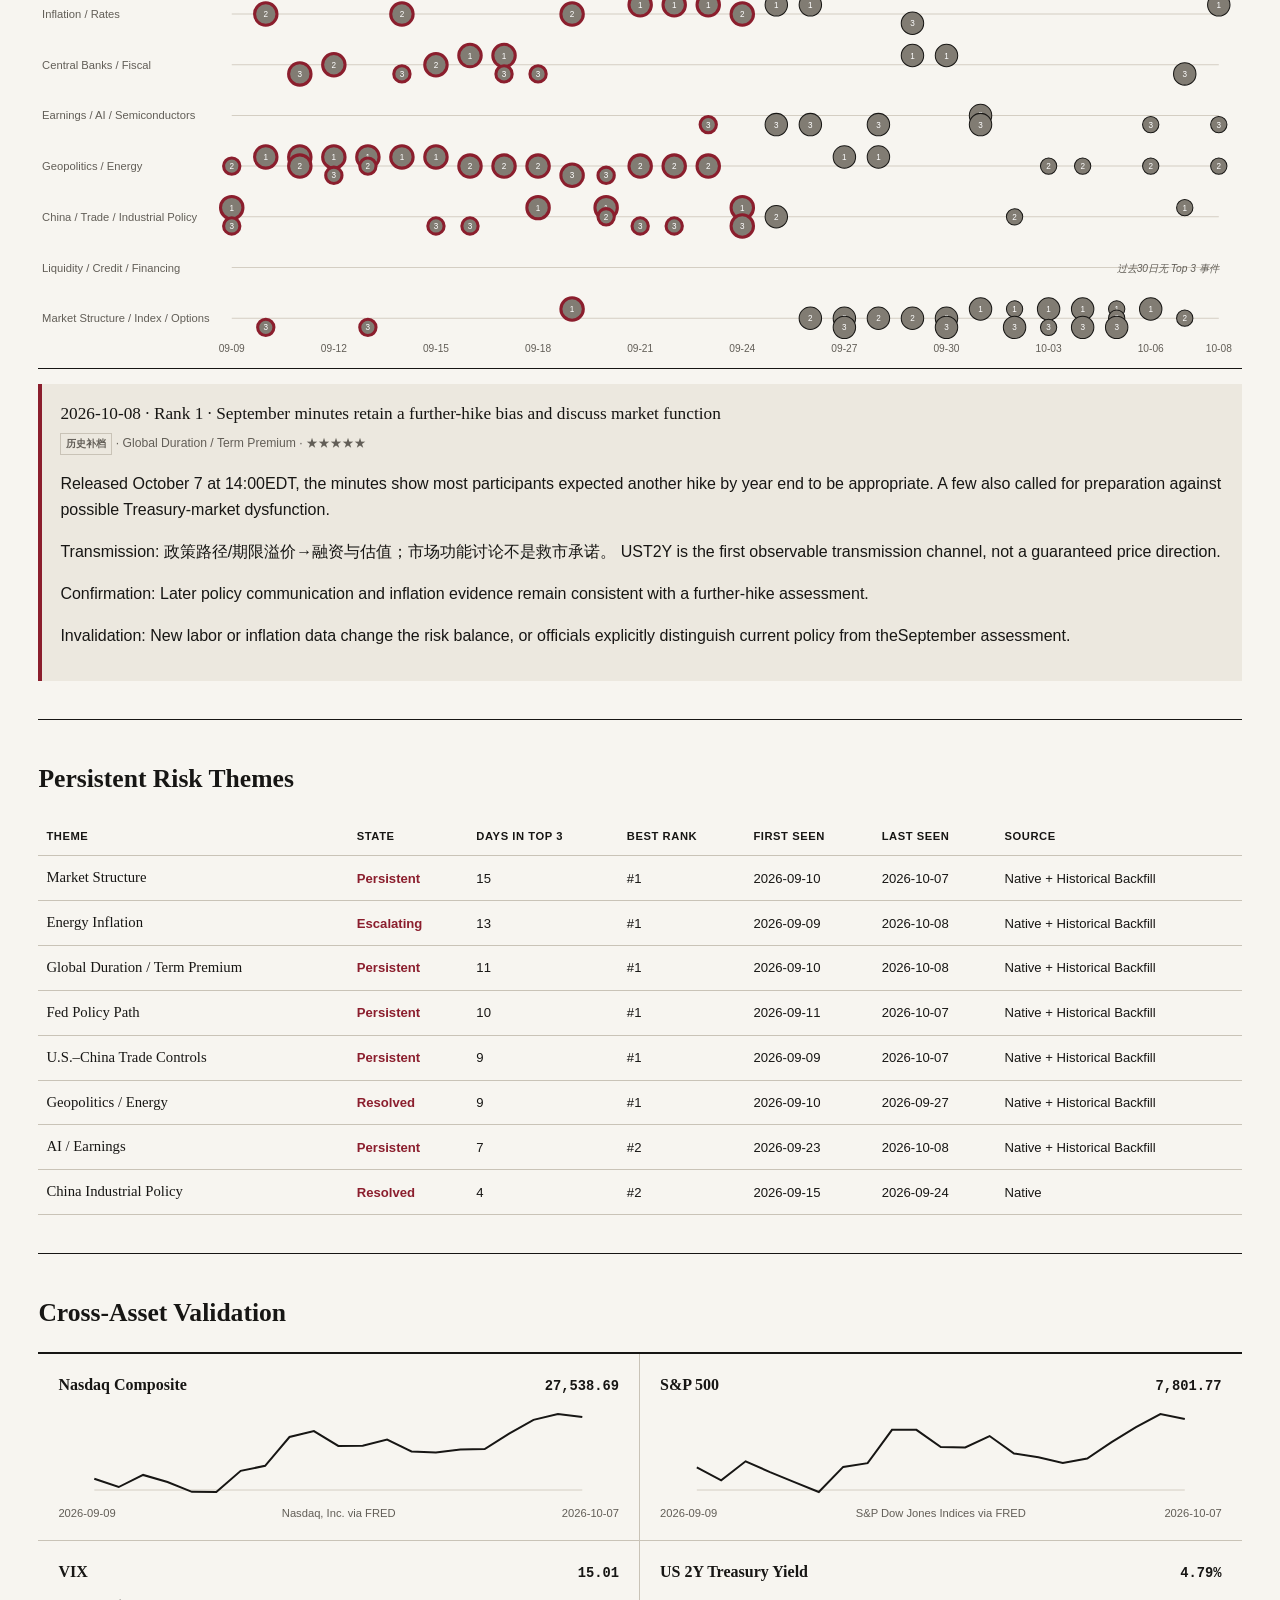
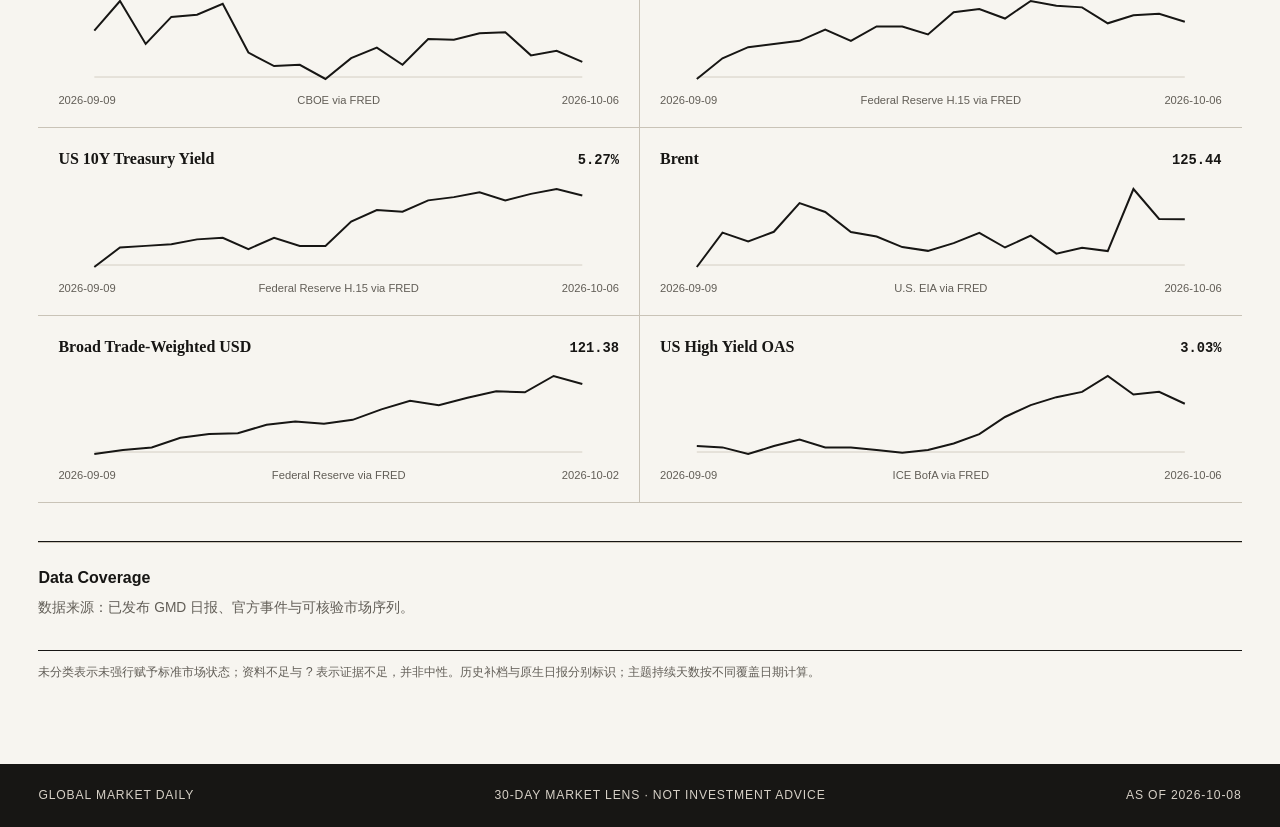
==== commit 25582b0c: "fix: invalidate stale assets and count unique theme days" ====
--- a/docs/trends.html
+++ b/docs/trends.html
@@ -6,9 +6,9 @@
   <meta name="color-scheme" content="light">
   <meta name="description" content="Global Market Daily — 30-Day Market Regime & Catalyst Map.">
   <title>30D Market Lens — Global Market Daily</title>
-  <link rel="stylesheet" href="assets/styles.css?v=1.2.1">
-  <link rel="stylesheet" href="assets/market-lens.css?v=2.1.0">
-  <script defer src="assets/trends.js?v=2.1.0"></script>
+  <link rel="stylesheet" href="assets/styles.css?v=0e87db8a6946">
+  <link rel="stylesheet" href="assets/market-lens.css?v=1970cae91111">
+  <script defer src="assets/trends.js?v=87fd2cb9aec8"></script>
 </head>
 <body>
   <div class="top-rule" aria-hidden="true"></div>
@@ -83,7 +83,9 @@
       <h2>Data Coverage</h2>
       <p>数据来源：已发布 GMD 日报、官方事件与可核验市场序列。</p>
     </section>
-  </main>
+  <p class="lens-method-note">未分类表示未强行赋予标准市场状态；资料不足与 ? 表示证据不足，并非中性。历史补档与原生日报分别标识；主题持续天数按不同覆盖日期计算。</p>
+</main>
   <footer class="site-footer"><div>GLOBAL MARKET DAILY</div><div>30-Day Market Lens · Not investment advice</div><div id="lens-footer"></div></footer>
 </body>
 </html>
+
--- a/docs/assets/market-lens.css
+++ b/docs/assets/market-lens.css
@@ -32,3 +32,9 @@
 .mobile-catalyst strong,.mobile-catalyst span{display:block}
 .mobile-catalyst span{margin-top:4px;color:var(--muted);font-size:.75rem;line-height:1.45}
 .mobile-catalyst:focus-visible{outline:2px solid var(--accent);outline-offset:3px}
+
+.policy-lane-state{display:flex;justify-content:space-between;gap:18px;margin:18px 0 0;padding:12px 14px;border-top:1px solid var(--hairline);border-bottom:1px solid var(--hairline);font-size:.82rem}.policy-lane-state strong{font-family:var(--serif);font-size:.92rem}.policy-lane-state span{color:var(--muted);text-align:right}@media(max-width:560px){.policy-lane-state{display:block}.policy-lane-state span{display:block;margin-top:4px;text-align:left}}
+
+
+/* Missing observations are visibly unknown, never neutral. */
+.regime-ribbon__cell--unavailable,.lens-full-ribbon .unavailable{background:repeating-linear-gradient(45deg,#e9e5dd,#e9e5dd 4px,#cbc6bd 4px,#cbc6bd 5px);color:#555}
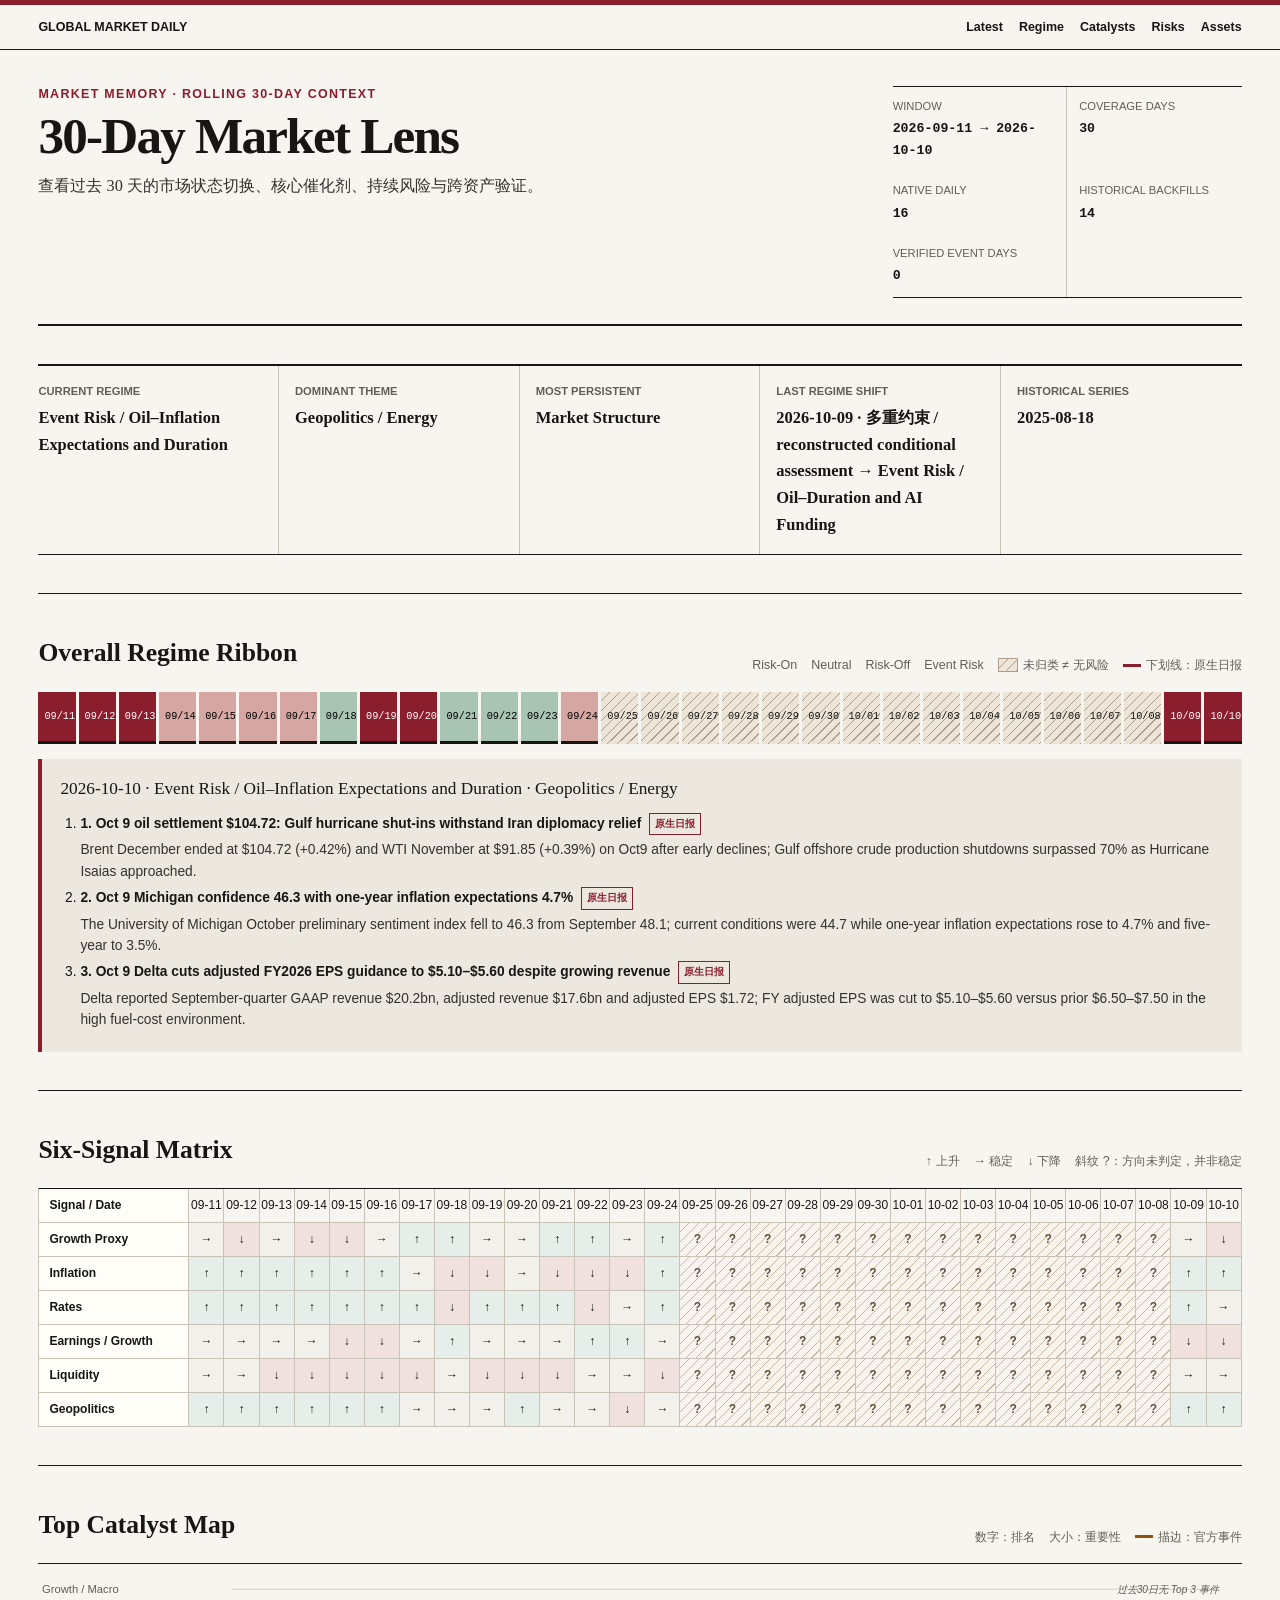
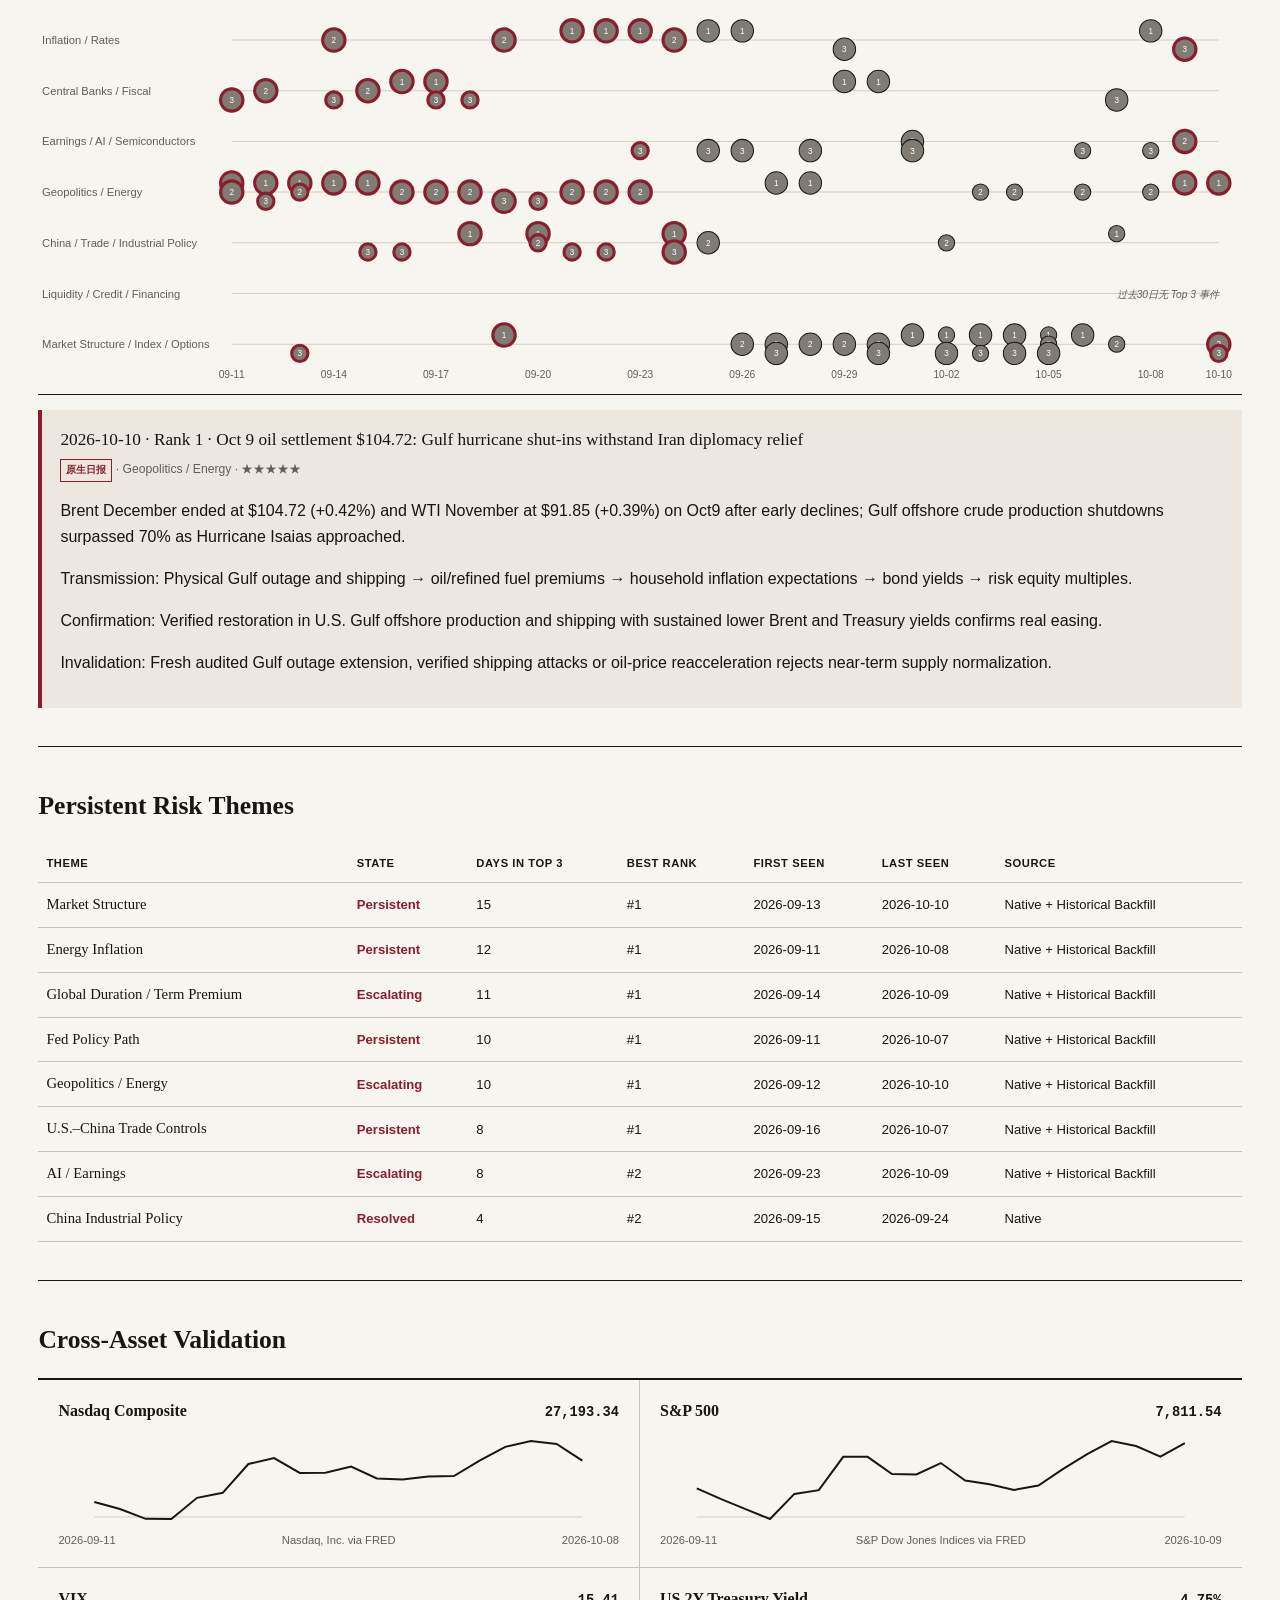
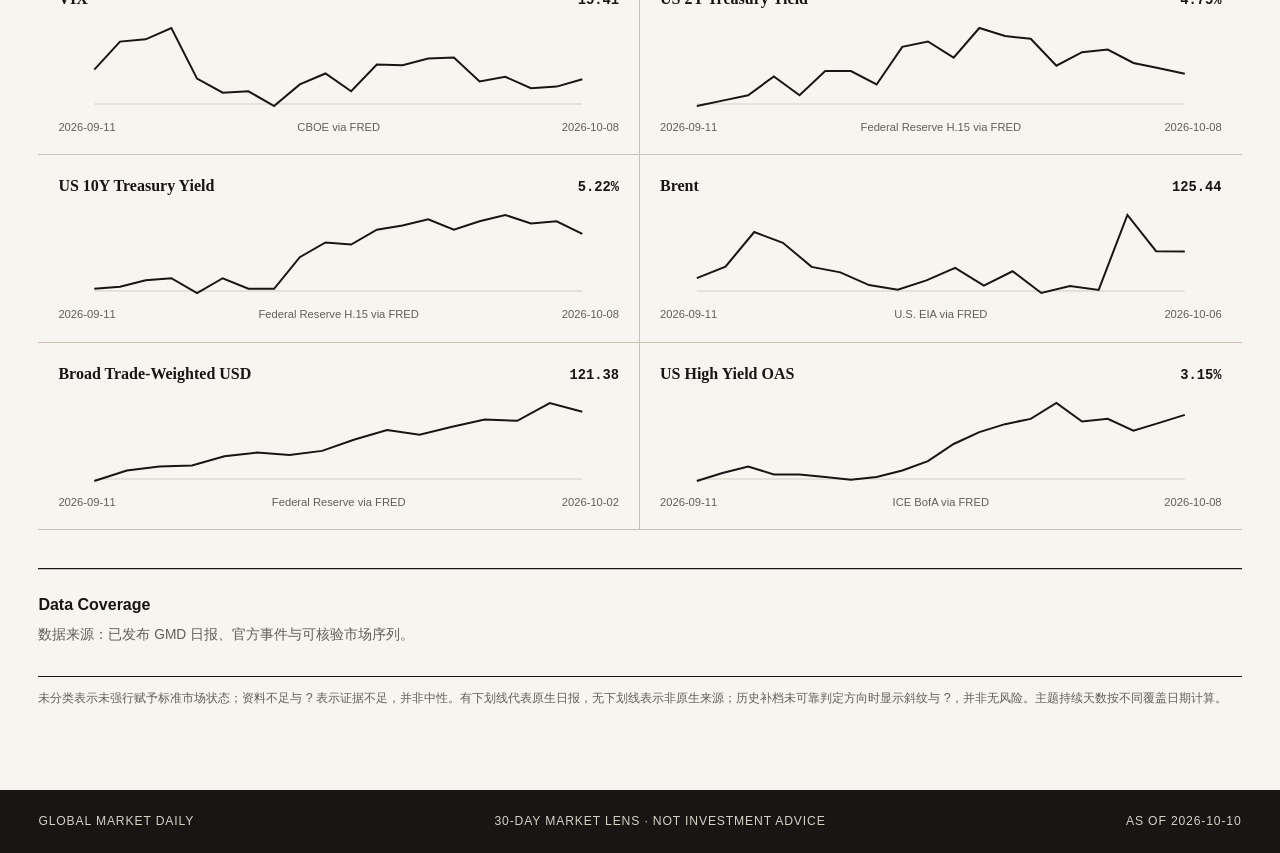
==== commit bb42e311: "fix(lens): distinguish unknown history from neutral and restore native regime colors" ====
--- a/docs/trends.html
+++ b/docs/trends.html
@@ -6,9 +6,9 @@
   <meta name="color-scheme" content="light">
   <meta name="description" content="Global Market Daily — 30-Day Market Regime & Catalyst Map.">
   <title>30D Market Lens — Global Market Daily</title>
-  <link rel="stylesheet" href="assets/styles.css?v=0e87db8a6946">
-  <link rel="stylesheet" href="assets/market-lens.css?v=1970cae91111">
-  <script defer src="assets/trends.js?v=87fd2cb9aec8"></script>
+  <link rel="stylesheet" href="assets/styles.css?v=5429660ed525">
+  <link rel="stylesheet" href="assets/market-lens.css?v=b575c12fcbc7">
+  <script defer src="assets/trends.js?v=b756d617cb54"></script>
 </head>
 <body>
   <div class="top-rule" aria-hidden="true"></div>
@@ -39,7 +39,7 @@
     <section class="lens-section" id="regime">
       <div class="lens-section__head">
         <h2>Overall Regime Ribbon</h2>
-        <div class="lens-inline-legend"><span>Risk-On</span><span>Neutral</span><span>Risk-Off</span><span>Event Risk</span><span class="legend-native">原生日报</span></div>
+        <div class="lens-inline-legend"><span>Risk-On</span><span>Neutral</span><span>Risk-Off</span><span>Event Risk</span><span class="legend-unclassified">未归类 ≠ 无风险</span><span class="legend-native">下划线：原生日报</span></div>
       </div>
       <div class="lens-full-ribbon" id="lens-full-ribbon"></div>
       <div class="lens-detail" id="regime-detail"></div>
@@ -48,7 +48,7 @@
     <section class="lens-section">
       <div class="lens-section__head">
         <h2>Six-Signal Matrix</h2>
-        <div class="lens-inline-legend"><span>↑ 上升</span><span>→ 稳定</span><span>↓ 下降</span><span>重建期为市场代理信号</span></div>
+        <div class="lens-inline-legend"><span>↑ 上升</span><span>→ 稳定</span><span>↓ 下降</span><span>斜纹 ?：方向未判定，并非稳定</span></div>
       </div>
       <div class="signal-matrix" id="signal-matrix"></div>
     </section>
@@ -83,7 +83,7 @@
       <h2>Data Coverage</h2>
       <p>数据来源：已发布 GMD 日报、官方事件与可核验市场序列。</p>
     </section>
-  <p class="lens-method-note">未分类表示未强行赋予标准市场状态；资料不足与 ? 表示证据不足，并非中性。历史补档与原生日报分别标识；主题持续天数按不同覆盖日期计算。</p>
+  <p class="lens-method-note">未分类表示未强行赋予标准市场状态；资料不足与 ? 表示证据不足，并非中性。有下划线代表原生日报，无下划线表示非原生来源；历史补档未可靠判定方向时显示斜纹与 ?，并非无风险。主题持续天数按不同覆盖日期计算。</p>
 </main>
   <footer class="site-footer"><div>GLOBAL MARKET DAILY</div><div>30-Day Market Lens · Not investment advice</div><div id="lens-footer"></div></footer>
 </body>
--- a/docs/assets/market-lens.css
+++ b/docs/assets/market-lens.css
@@ -38,3 +38,19 @@
 
 /* Missing observations are visibly unknown, never neutral. */
 .regime-ribbon__cell--unavailable,.lens-full-ribbon .unavailable{background:repeating-linear-gradient(45deg,#e9e5dd,#e9e5dd 4px,#cbc6bd 4px,#cbc6bd 5px);color:#555}
+
+/* Explicitly distinguish editorial 'unclassified' and unknown arrows from neutral. */
+.regime-ribbon__cell--unclassified,.lens-full-ribbon button.unclassified{
+  background:repeating-linear-gradient(135deg,#eee5d9 0,#eee5d9 6px,#ac9e8c 6px,#ac9e8c 7px);
+  color:var(--ink);
+}
+.signal-cell--unknown{
+  background:repeating-linear-gradient(135deg,#f8f4ed 0,#f8f4ed 6px,#c6b8a3 6px,#c6b8a3 7px);
+  color:#625340;
+  font-weight:800;
+}
+.legend-unclassified::before{
+  content:"";display:inline-block;width:18px;height:12px;
+  background:repeating-linear-gradient(135deg,#eee5d9 0,#eee5d9 6px,#ac9e8c 6px,#ac9e8c 7px);
+  border:1px solid #ac9e8c;
+}
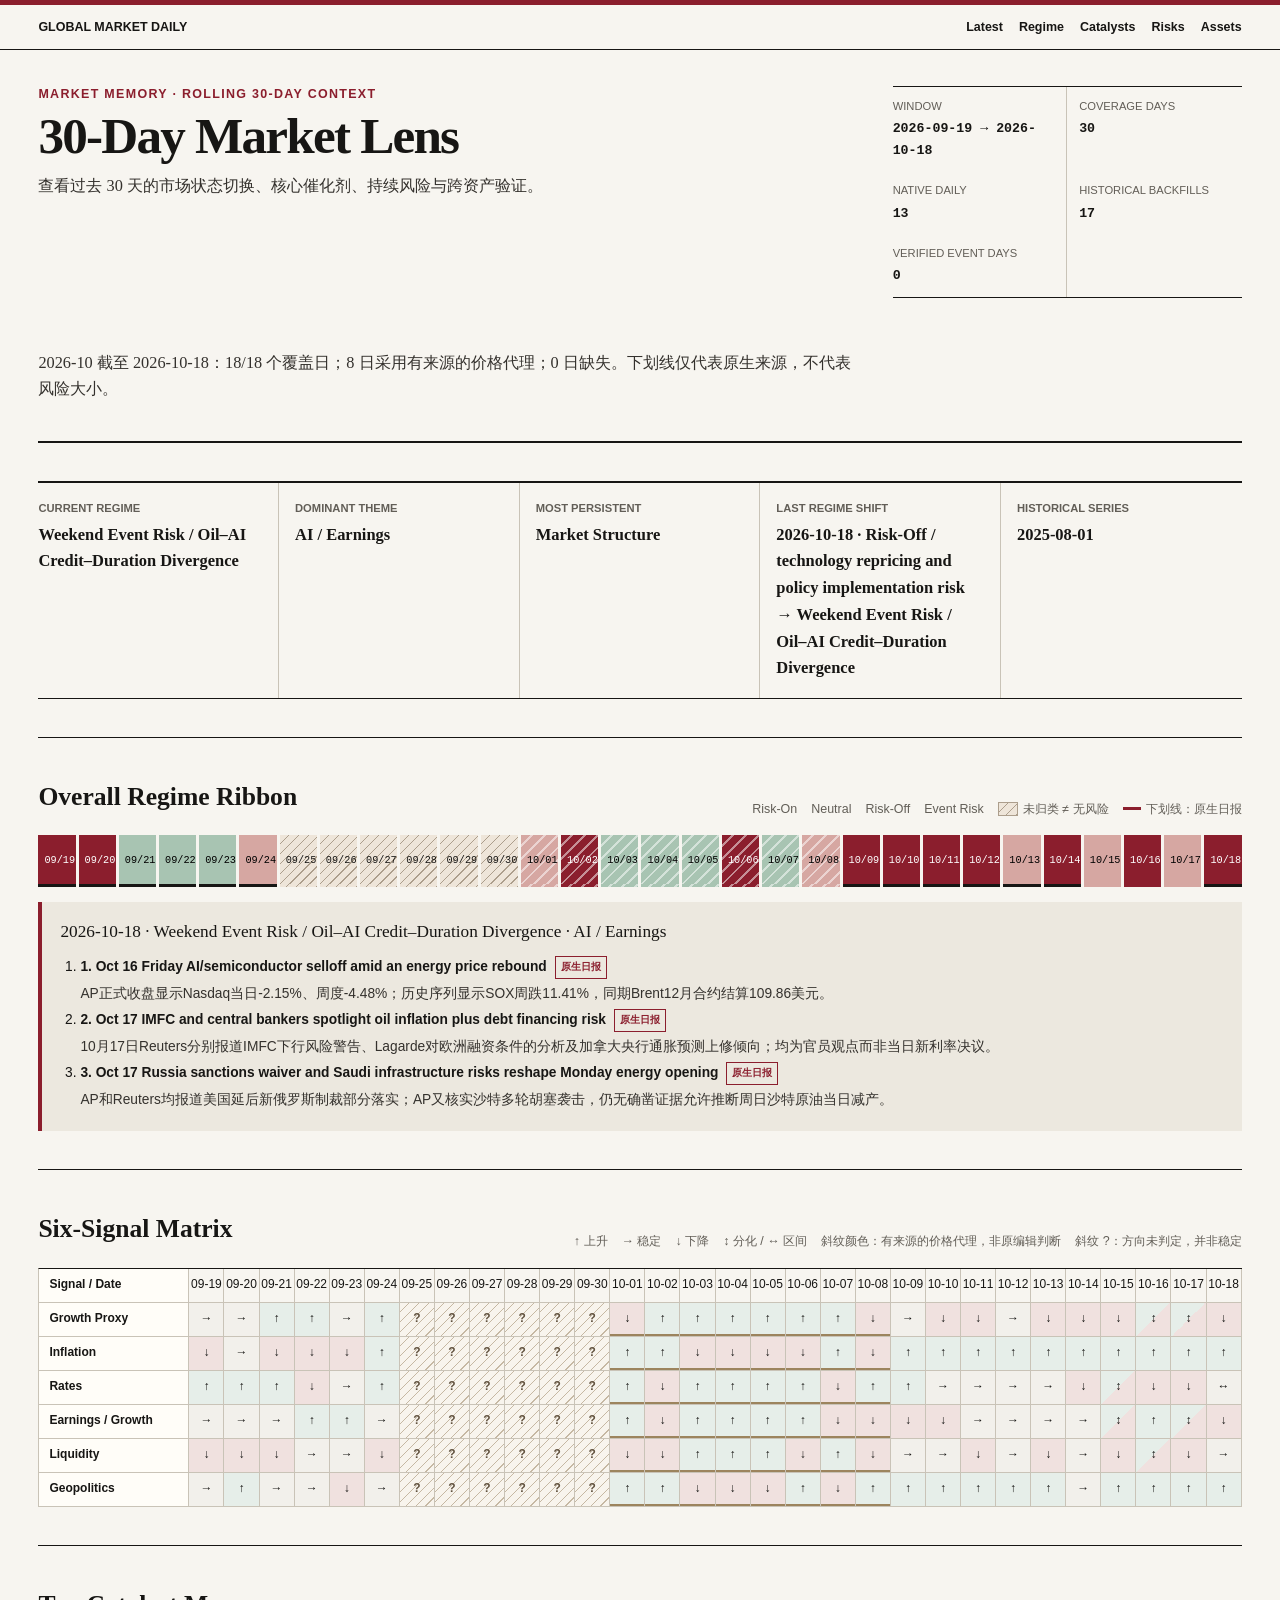
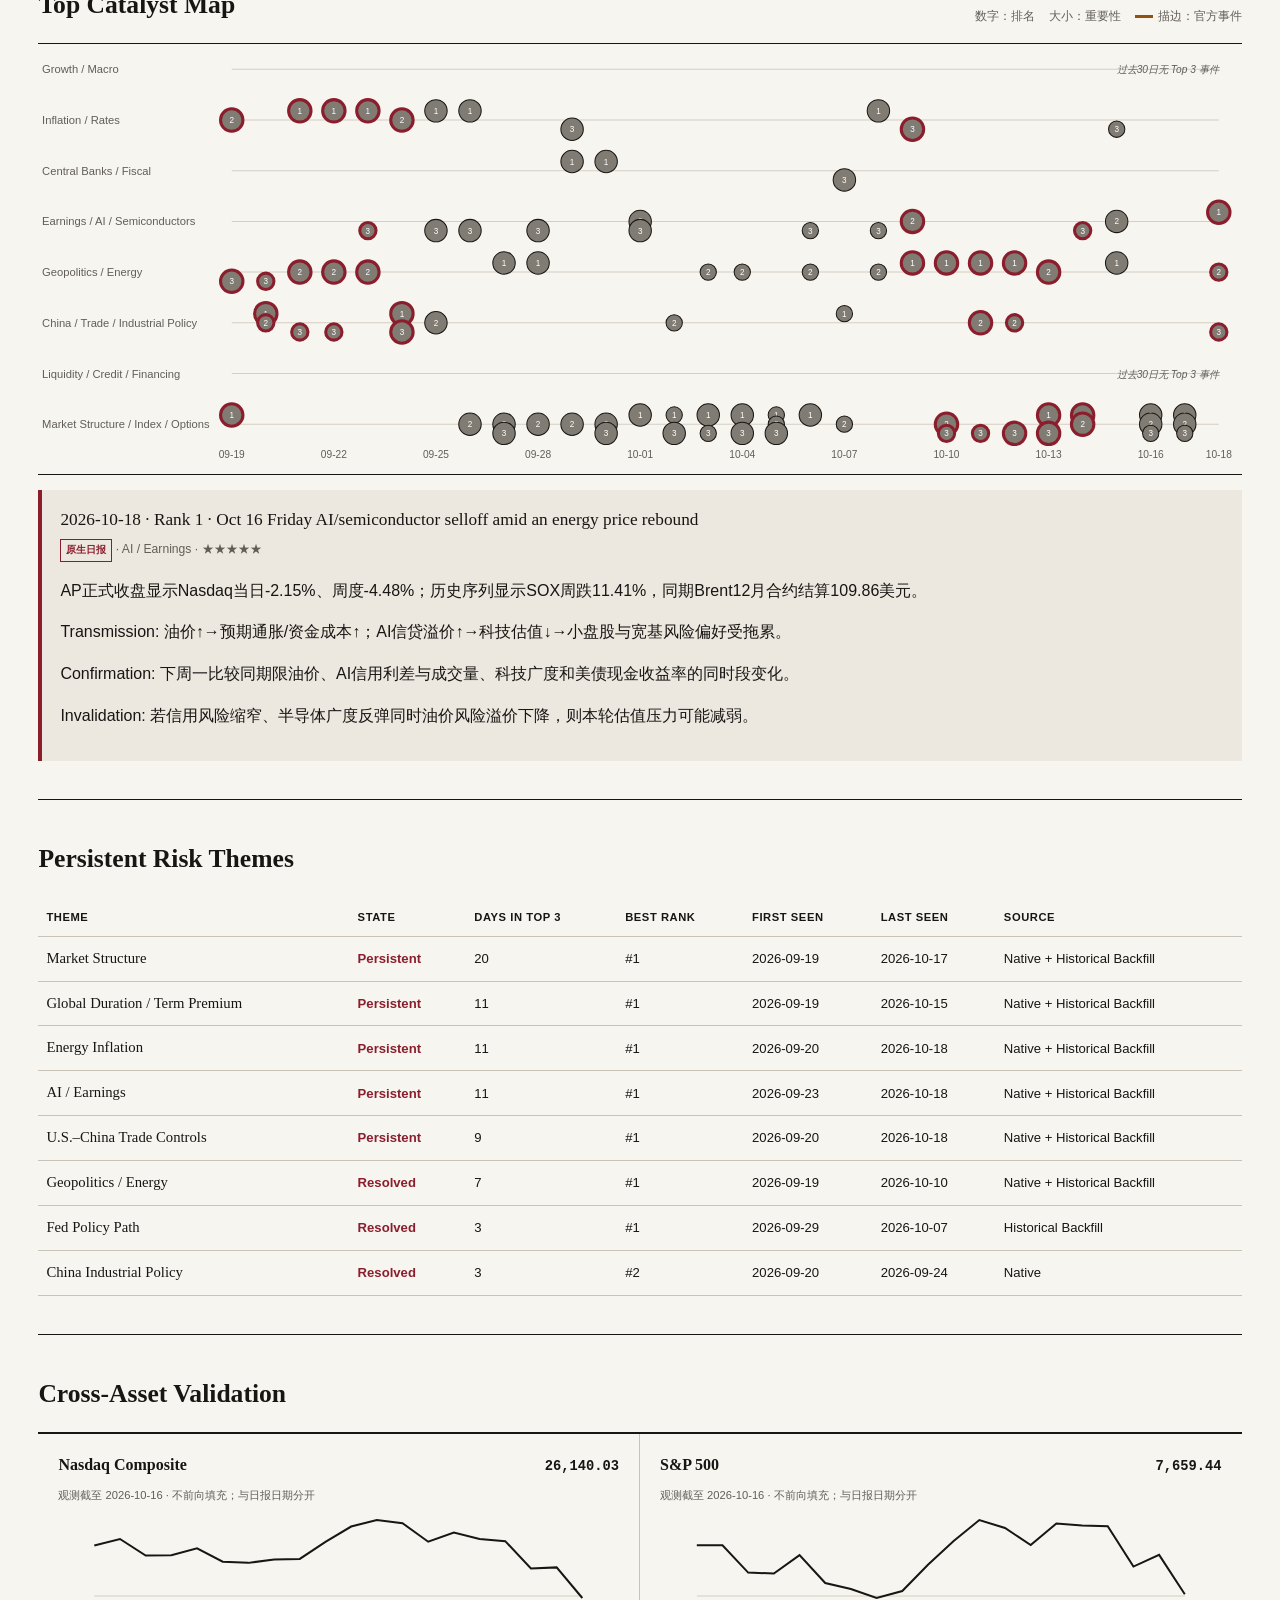
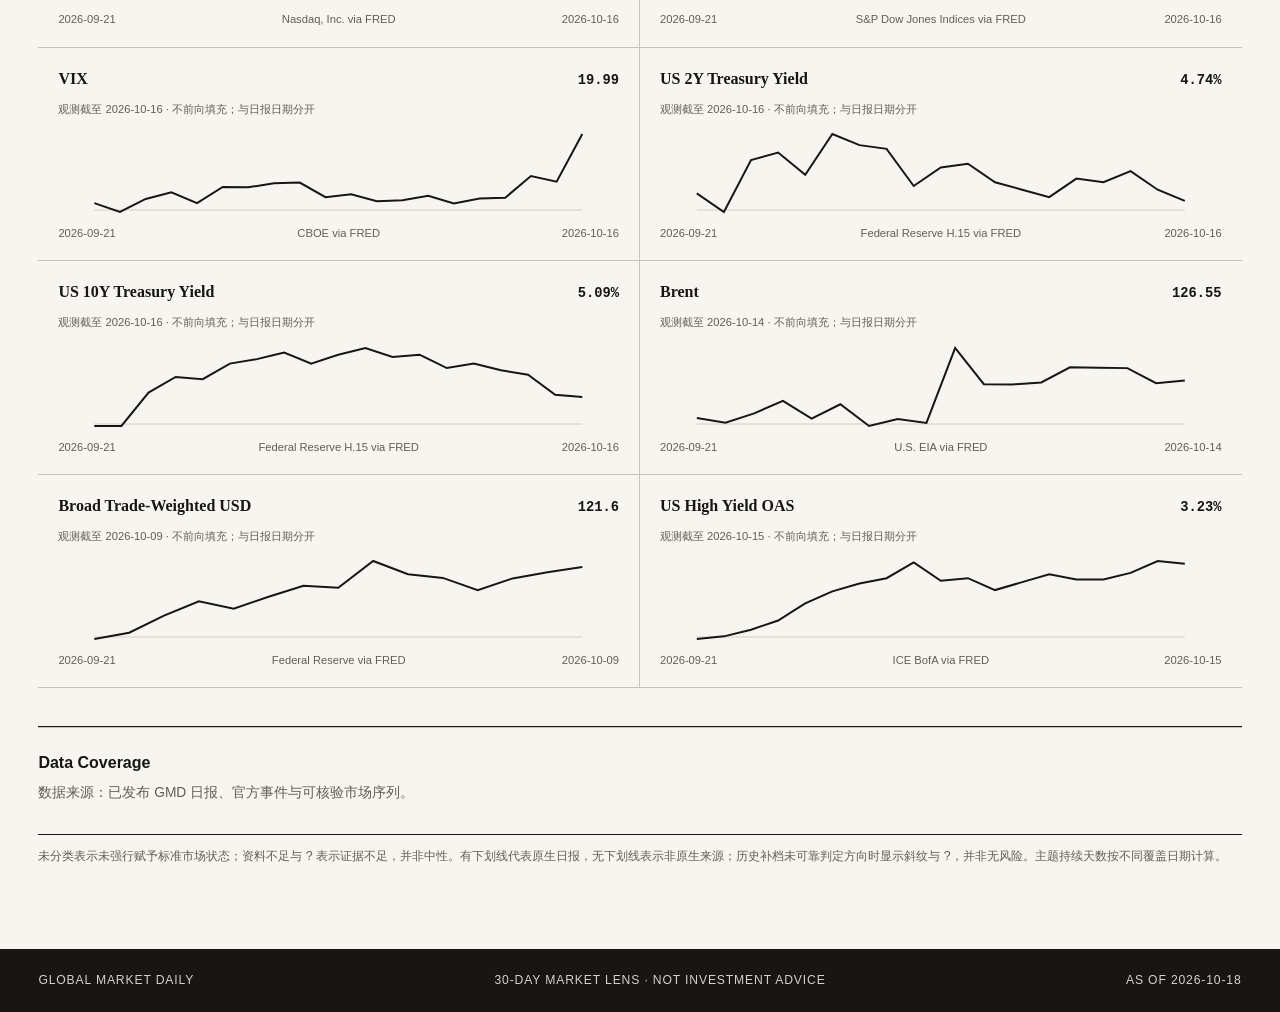
==== commit e86bbd50: "repair: recover Oct13–17 archive and complete October lens with explicit provenance" ====
--- a/docs/trends.html
+++ b/docs/trends.html
@@ -7,8 +7,8 @@
   <meta name="description" content="Global Market Daily — 30-Day Market Regime & Catalyst Map.">
   <title>30D Market Lens — Global Market Daily</title>
   <link rel="stylesheet" href="assets/styles.css?v=5429660ed525">
-  <link rel="stylesheet" href="assets/market-lens.css?v=b575c12fcbc7">
-  <script defer src="assets/trends.js?v=b756d617cb54"></script>
+  <link rel="stylesheet" href="assets/market-lens.css?v=94b8b8c1f268">
+  <script defer src="assets/trends.js?v=a0fb1bcee248"></script>
 </head>
 <body>
   <div class="top-rule" aria-hidden="true"></div>
@@ -48,7 +48,7 @@
     <section class="lens-section">
       <div class="lens-section__head">
         <h2>Six-Signal Matrix</h2>
-        <div class="lens-inline-legend"><span>↑ 上升</span><span>→ 稳定</span><span>↓ 下降</span><span>斜纹 ?：方向未判定，并非稳定</span></div>
+        <div class="lens-inline-legend"><span>↑ 上升</span><span>→ 稳定</span><span>↓ 下降</span><span>↕ 分化 / ↔ 区间</span><span>斜纹颜色：有来源的价格代理，非原编辑判断</span><span>斜纹 ?：方向未判定，并非稳定</span></div>
       </div>
       <div class="signal-matrix" id="signal-matrix"></div>
     </section>
--- a/docs/assets/market-lens.css
+++ b/docs/assets/market-lens.css
@@ -54,3 +54,11 @@
   background:repeating-linear-gradient(135deg,#eee5d9 0,#eee5d9 6px,#ac9e8c 6px,#ac9e8c 7px);
   border:1px solid #ac9e8c;
 }
+
+/* Historical price proxies retain nonnative provenance and visible source basis. */
+.lens-full-ribbon button.proxy,.regime-ribbon__cell--proxy{background-image:repeating-linear-gradient(135deg,transparent 0,transparent 7px,rgba(255,255,255,.5) 7px,rgba(255,255,255,.5) 9px)}
+.signal-cell--proxy{box-shadow:inset 0 -2px 0 #9c845e}
+.signal-cell--mixed{background:linear-gradient(135deg,#e6eee9 0,#e6eee9 50%,#f0e1df 50%,#f0e1df 100%);font-weight:700}
+.lens-proxy-note{font-size:.8rem;line-height:1.65;color:var(--charcoal);padding:12px 0}
+.lens-proxy-details{padding-left:20px;font-size:.75rem;overflow-wrap:anywhere}
+.lens-observation-date{font-size:.7rem;color:var(--muted);margin:8px 0}
